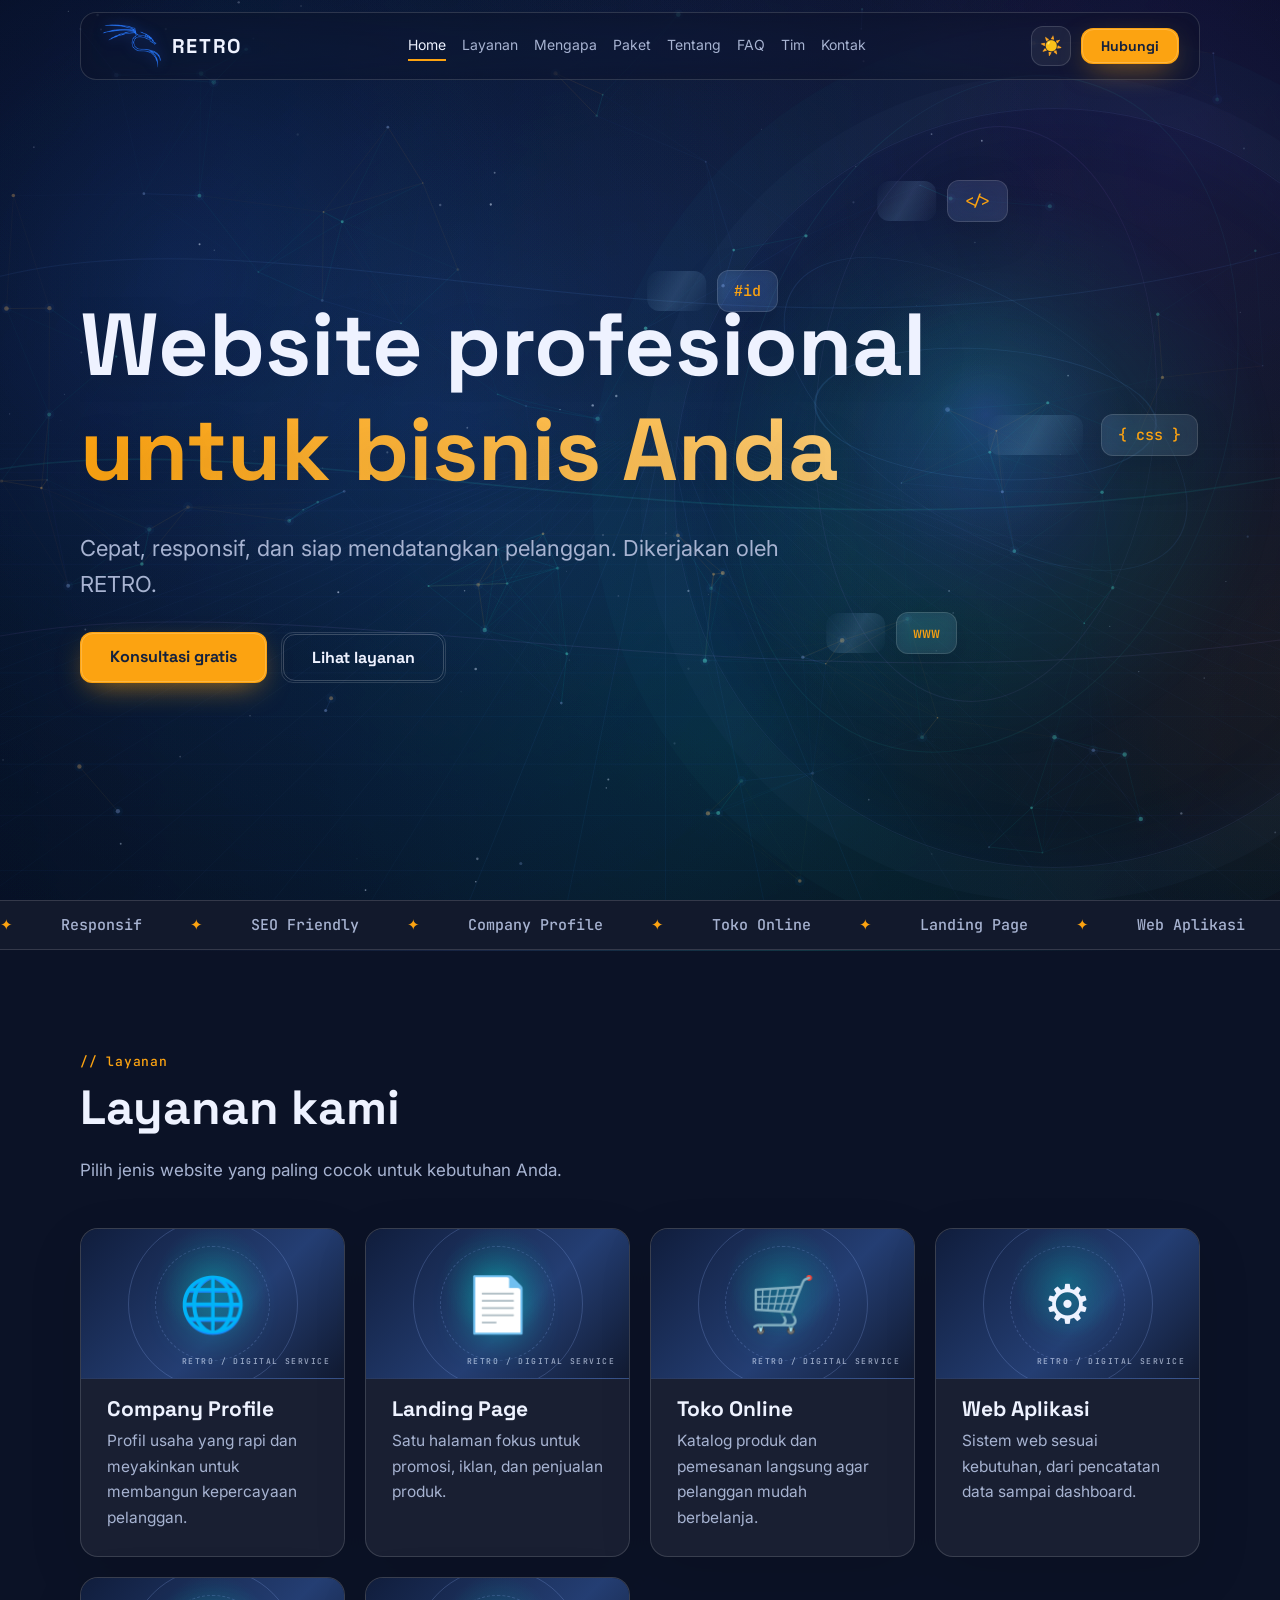
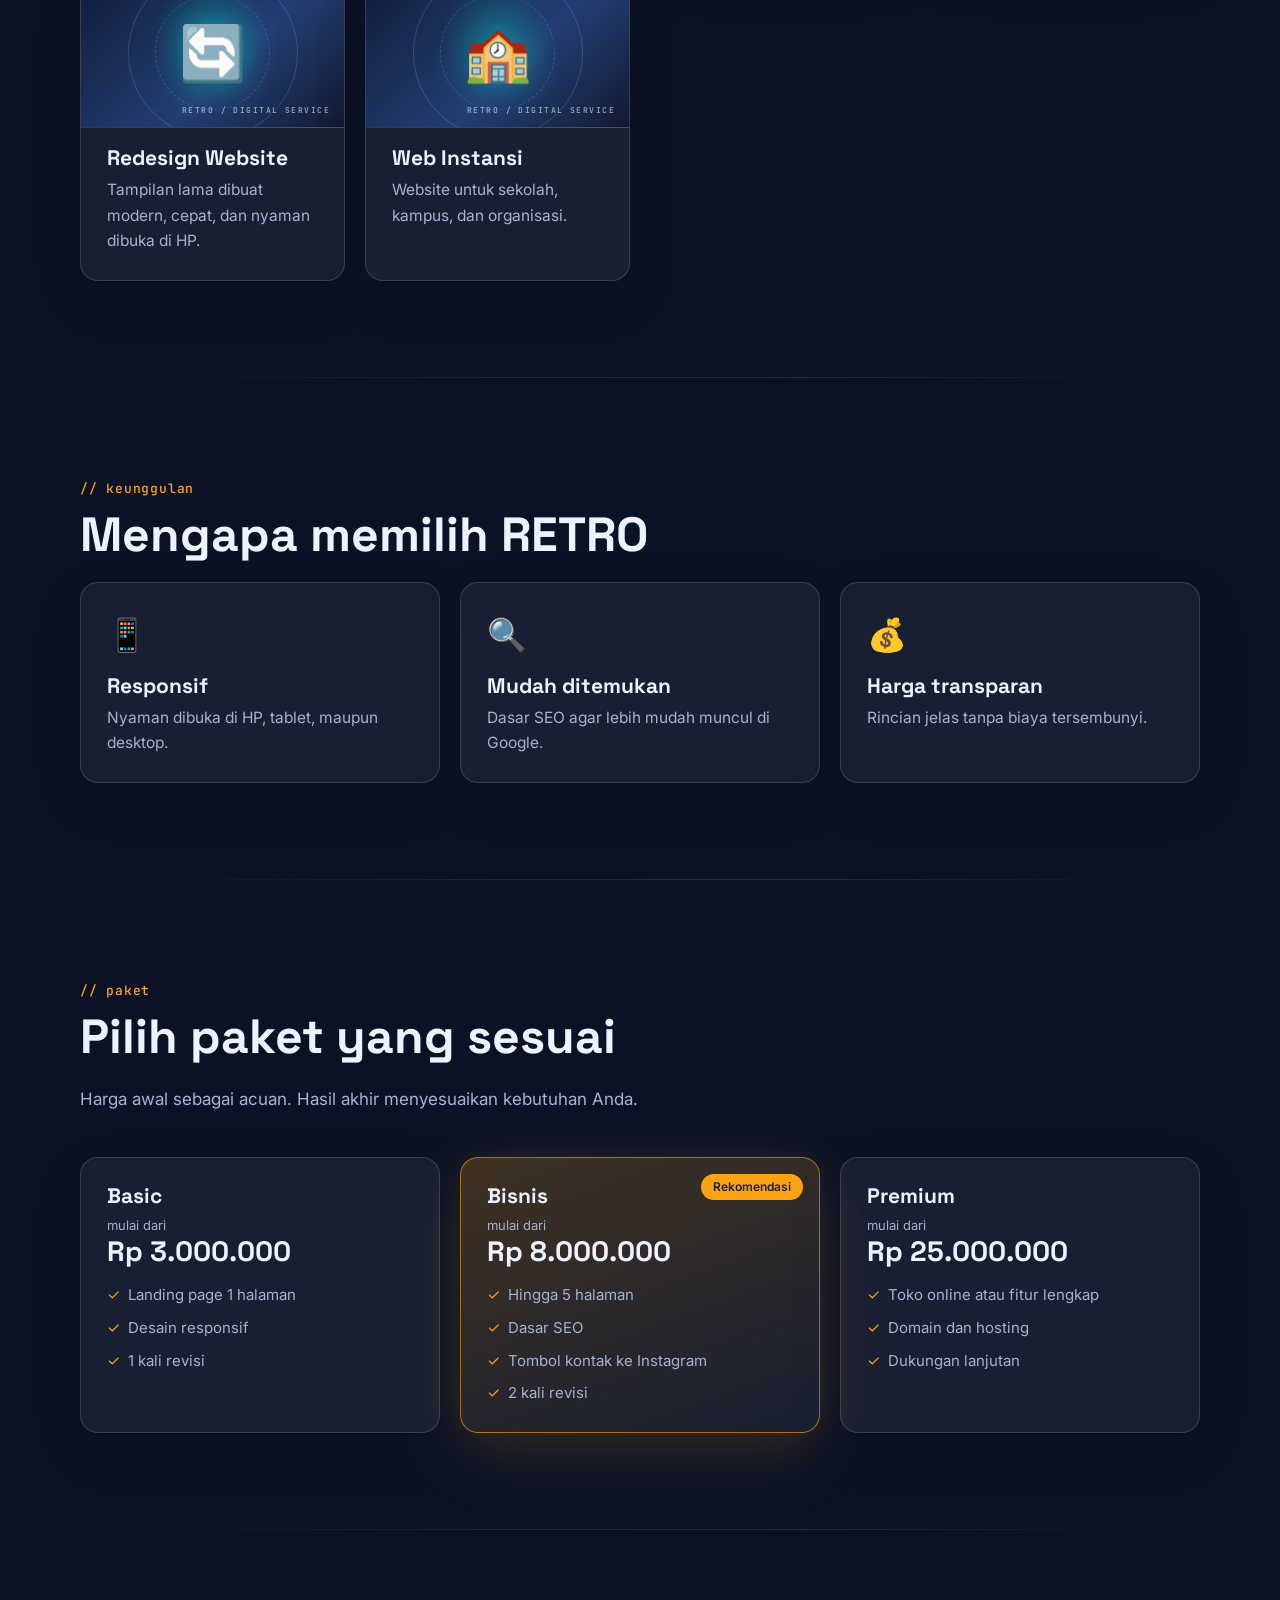
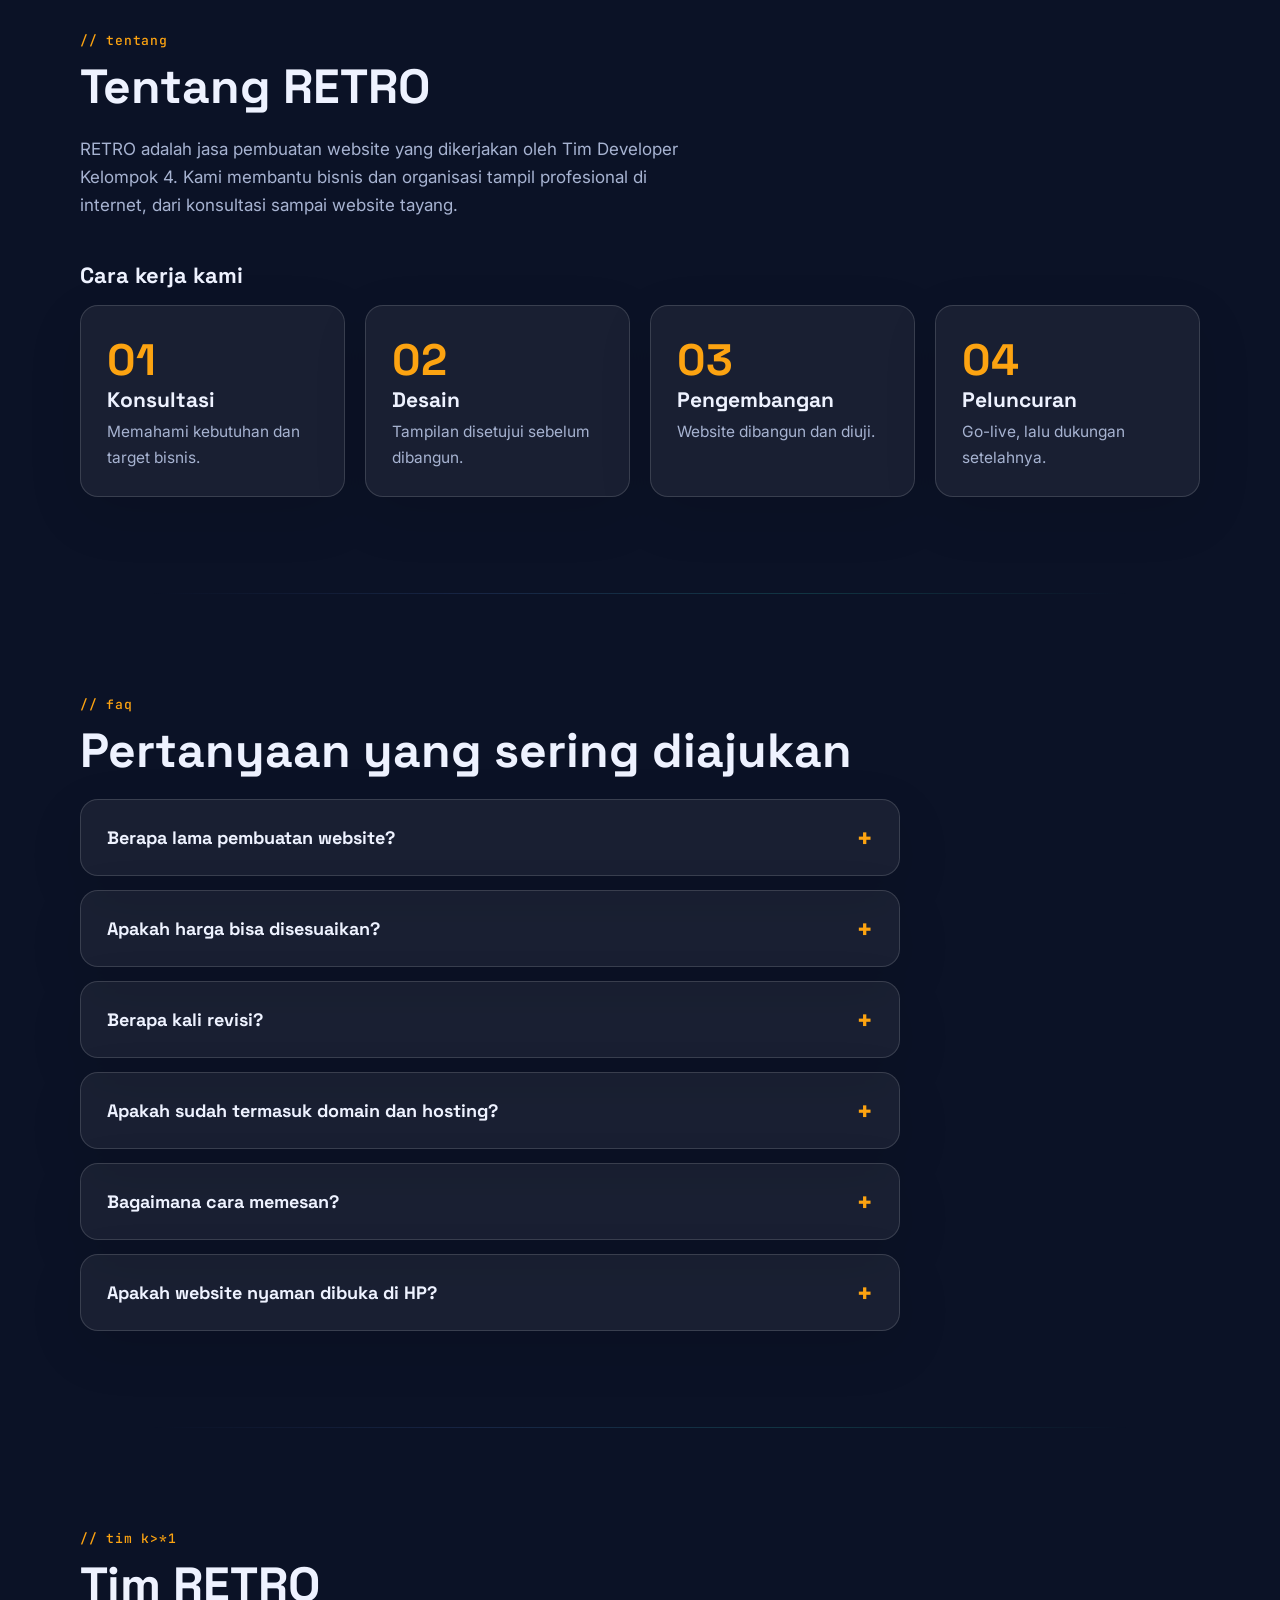
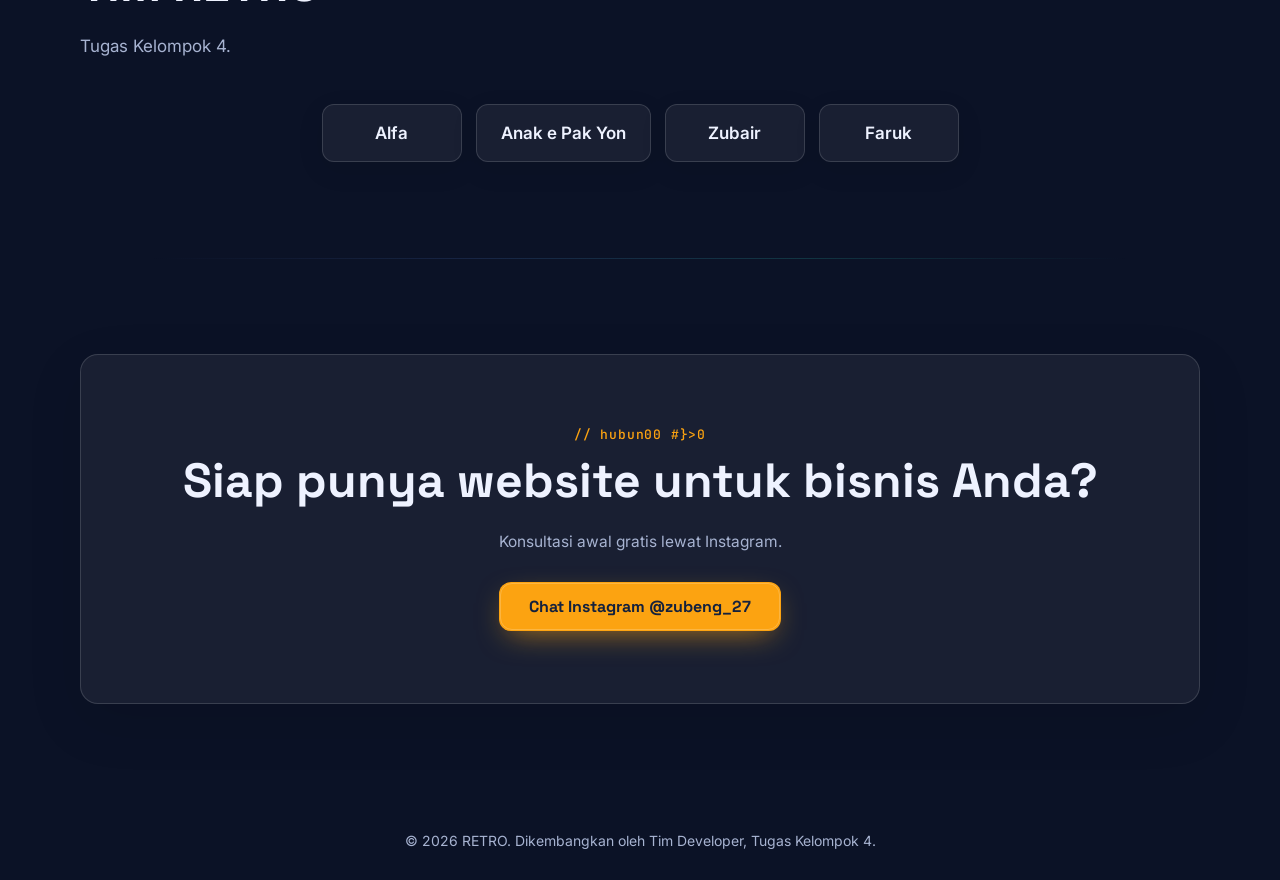
==== index.html @ fddfa1c0 "Add files via upload" ====
<!DOCTYPE html>
<html lang="id">
<head>
<meta charset="utf-8">
<meta name="viewport" content="width=device-width,initial-scale=1,viewport-fit=cover">
<title>RETRO | Jasa Pembuatan Website</title>
<meta name="description" content="RETRO menawarkan jasa pembuatan website: company profile, landing page, toko online, web aplikasi, redesign, dan web instansi.">
<meta name="theme-color" content="#0B1226">
<script>try{document.documentElement.setAttribute("data-theme",localStorage.getItem("rt")==="light"?"light":"dark")}catch(e){document.documentElement.setAttribute("data-theme","dark")}</script>
<link rel="icon" href="data:image/svg+xml,%3Csvg xmlns='http://www.w3.org/2000/svg' viewBox='0 0 100 100'%3E%3Ctext y='.9em' font-size='90'%3E🌐%3C/text%3E%3C/svg%3E">
<link rel="preconnect" href="https://fonts.googleapis.com"><link rel="preconnect" href="https://fonts.gstatic.com" crossorigin>
<link rel="stylesheet" href="https://fonts.googleapis.com/css2?family=Space+Grotesk:wght@500;700&family=Inter:wght@400;600&family=JetBrains+Mono:wght@500&display=swap">
<style>
:root{--logo:url("[data-uri]");--bg:#0B1226;--ink:#EEF2FF;--mute:#A7B3D1;--acc:#FCA311;--accT:#FCA311;--g1:#FCA311;--g2:#FFE0A0;--blue:#5B8CFF;--glass:rgba(255,255,255,.06);--glass2:rgba(255,255,255,.09);--mq:rgba(255,255,255,.03);--line:rgba(255,255,255,.14);--nav:rgba(11,18,38,.55);--nav2:rgba(11,18,38,.82);--glow:rgba(91,140,255,.16);--rip:rgba(255,255,255,.4);color-scheme:dark;box-sizing:border-box}
:root[data-theme="light"]{--bg:#F3F6FC;--ink:#0E1730;--mute:#56607A;--accT:#A85F00;--g1:#C26A00;--g2:#F0A020;--blue:#2F5BD8;--glass:rgba(255,255,255,.72);--glass2:rgba(255,255,255,.95);--mq:rgba(14,23,48,.04);--line:rgba(14,23,48,.14);--nav:rgba(255,255,255,.7);--nav2:rgba(255,255,255,.9);--glow:rgba(47,91,216,.12);--rip:rgba(252,163,17,.35);color-scheme:light}
body{transition:background-color .4s,color .4s}
.lg{display:inline-block;aspect-ratio:185/140;background:var(--logo) center/contain no-repeat;filter:drop-shadow(0 0 6px rgba(47,110,255,.5))}
.logo .lg{height:46px}
.lw{position:relative;width:84px;height:84px;display:grid;place-items:center}
.lw .lg{position:absolute;height:36px;animation:pl 1.8s ease-in-out infinite}
@keyframes pl{50%{transform:scale(1.12);filter:drop-shadow(0 0 12px rgba(47,110,255,.9))}}
.rt{display:flex;align-items:center;gap:10px}
.tt{width:40px;height:40px;border-radius:12px;border:1px solid var(--line);background:var(--glass);color:var(--ink);font-size:18px;line-height:1;cursor:pointer;display:grid;place-items:center;transition:transform .25s,border-color .3s}
.tt:hover{border-color:var(--acc);transform:rotate(18deg)}
.tt:active{transform:scale(.9)}
.btn .rp{background:rgba(255,255,255,.45)}
*,*::before,*::after{box-sizing:inherit}
html{scroll-behavior:smooth;scroll-padding-top:100px}
body{margin:0;background:var(--bg);color:var(--ink);font:400 17px/1.65 Inter,system-ui,sans-serif;overflow-x:hidden}
body.lock{overflow:hidden}
h1,h2,h3{font-family:'Space Grotesk',Inter,sans-serif;margin:0;line-height:1.1}
#bg{position:fixed;inset:0;width:100%;height:100%;z-index:-1}
#bar{position:fixed;top:0;left:0;height:3px;width:100%;transform-origin:0 50%;transform:scaleX(0);background:linear-gradient(90deg,var(--blue),var(--acc));z-index:60}
#ld{position:fixed;inset:0;z-index:100;background:var(--bg);display:flex;flex-direction:column;align-items:center;justify-content:center;gap:22px;transition:opacity .6s,visibility .6s}
#ld.out{opacity:0;visibility:hidden}
.ring{position:relative;width:84px;height:84px;border-radius:50%;border:3px solid var(--line);border-top-color:var(--acc);border-right-color:var(--blue);animation:spin 1s linear infinite}
.ring::after{content:"";position:absolute;inset:14px;border-radius:50%;border:3px solid var(--line);border-bottom-color:var(--acc);animation:spin 1.6s linear infinite reverse}
@keyframes spin{to{transform:rotate(360deg)}}
.ld-t{font:700 clamp(22px,5vw,34px)/1 'Space Grotesk',sans-serif;letter-spacing:.14em;text-align:center}
.ld-s{font:500 14px 'JetBrains Mono',monospace;color:var(--mute)}
.ld-bar{width:min(280px,70vw);height:4px;background:var(--line);border-radius:4px;overflow:hidden}
.ld-bar i{display:block;height:100%;width:0;background:linear-gradient(90deg,var(--blue),var(--acc))}
header{position:fixed;top:0;left:0;right:0;z-index:50;padding-top:env(safe-area-inset-top,0px)}
.nav{width:calc(100% - 24px);max-width:1120px;margin:12px auto 0;display:flex;align-items:center;justify-content:space-between;flex-wrap:wrap;gap:8px 24px;padding:10px 20px;border:1px solid var(--line);border-radius:16px;background:var(--nav);backdrop-filter:blur(14px);-webkit-backdrop-filter:blur(14px)}
.logo{display:flex;align-items:center;gap:10px;font:700 20px 'Space Grotesk',sans-serif;letter-spacing:.08em;color:var(--ink);text-decoration:none}
.links{display:flex;flex-wrap:wrap;gap:4px 16px;font-size:14px}
.links a{color:var(--mute);text-decoration:none;padding:2px 0;border-bottom:2px solid transparent;transition:color .25s,border-color .25s}
.links a:hover,.links a.on{color:var(--ink);border-color:var(--acc)}
.btn{position:relative;overflow:hidden;display:inline-block;border:0;cursor:pointer;font:700 16px 'Space Grotesk',sans-serif;color:#14213D;background:var(--acc);padding:14px 30px;border-radius:12px;text-decoration:none;box-shadow:0 10px 30px -10px rgba(252,163,17,.7);transition:transform .2s,box-shadow .3s,translate .25s}
.btn:hover{transform:translateY(-3px);box-shadow:0 16px 36px -10px rgba(252,163,17,.9)}
.btn:active{transform:scale(.96)}
.btn.sm{padding:9px 20px;font-size:14px}
.btn.ghost{background:transparent;color:var(--ink);border:1px solid var(--line);box-shadow:none}
.rp{position:absolute;border-radius:50%;pointer-events:none;background:var(--rip);transform:scale(0);animation:rp .7s ease-out forwards}
@keyframes rp{to{transform:scale(1);opacity:0}}
section{padding:96px 20px}
.wrap{max-width:1120px;margin:0 auto}
.rv{opacity:0;translate:0 40px;scale:.96;filter:blur(6px);transition:opacity .9s var(--d,0s),translate .9s var(--d,0s) cubic-bezier(.2,.8,.2,1),scale .9s var(--d,0s) cubic-bezier(.2,.8,.2,1),filter .9s var(--d,0s)}
.rv.l{translate:-60px 0}.rv.r{translate:60px 0}.rv.z{translate:0 0;scale:.82}
.rv.in{opacity:1;translate:0 0;scale:1;filter:none}
.hero{position:relative;min-height:100svh;display:flex;align-items:center;padding-top:150px;padding-bottom:70px}
.hero .wrap{width:100%}
.term{font:500 14px/1.7 'JetBrains Mono',monospace;color:#BFD0FF;background:rgba(8,13,30,.9);border:1px solid rgba(255,255,255,.14);border-radius:14px;padding:14px 20px;max-width:440px;margin-bottom:28px;min-height:118px;backdrop-filter:blur(10px);-webkit-backdrop-filter:blur(10px)}
.term .d{display:inline-block;width:10px;height:10px;border-radius:50%;margin-right:6px;background:#ff5f57}
.term .d:nth-child(2){background:#febc2e}.term .d:nth-child(3){background:#28c840}
.term pre{margin:10px 0 0;font:inherit;white-space:pre-wrap}
.cur{display:inline-block;width:8px;height:1em;background:var(--acc);vertical-align:-2px;animation:bl 1s steps(1) infinite}
@keyframes bl{50%{opacity:0}}
.hero h1{font-size:clamp(40px,8vw,88px);font-weight:700}
.ln{display:block;overflow:hidden;padding-bottom:.1em}
.ln>span{display:block;transform:translateY(115%);transition:transform .9s cubic-bezier(.2,.8,.2,1)}
.ln:nth-child(2)>span{transition-delay:.15s;background:linear-gradient(90deg,var(--g1),var(--g2),var(--g1)) 0 0/200% 100%;animation:gs 4s linear infinite;-webkit-background-clip:text;background-clip:text;color:transparent}
.sub{font-size:clamp(17px,2.4vw,22px);color:var(--mute);max-width:52ch;margin:22px 0 30px}
.sub,.act{opacity:0;transform:translateY(18px);transition:opacity .8s .5s,transform .8s .5s}
.act{display:flex;flex-wrap:wrap;gap:14px;transition-delay:.7s}
.go .ln>span{transform:none}
.go .sub,.go .act{opacity:1;transform:none}
.tag{font:500 13px 'JetBrains Mono',monospace;color:var(--accT);letter-spacing:.06em}
h2{font-size:clamp(30px,5vw,48px);margin:8px 0 14px}
.lead{color:var(--mute);max-width:56ch;margin:0 0 44px}
.grid{display:grid;grid-template-columns:repeat(auto-fit,minmax(250px,1fr));gap:20px}
.card{position:relative;overflow:hidden;background:var(--glass);border:1px solid var(--line);border-radius:18px;padding:26px;backdrop-filter:blur(12px);-webkit-backdrop-filter:blur(12px);transform:perspective(800px) rotateX(var(--rx,0deg)) rotateY(var(--ry,0deg));transition:transform .25s,border-color .3s,background .3s,opacity .9s var(--d,0s),translate .9s var(--d,0s) cubic-bezier(.2,.8,.2,1),scale .9s var(--d,0s) cubic-bezier(.2,.8,.2,1),filter .9s var(--d,0s)}
.card:hover{border-color:rgba(252,163,17,.55);background:var(--glass2)}
.card h3{font-size:21px;margin:0 0 8px}
.card p{margin:0;color:var(--mute);font-size:15.5px}
.ic{display:block;font-size:32px;margin-bottom:12px}
.ph{position:relative;height:150px;margin:-26px -26px 18px;background:linear-gradient(135deg,#1B2B57,#2B4A86);display:flex;align-items:center;justify-content:center;font-size:48px}
.ph img{position:absolute;inset:0;width:100%;height:100%;object-fit:cover;transition:transform .6s}
.card:hover .ph img{transform:scale(1.08)}
.price{font:700 28px 'Space Grotesk',sans-serif;margin:10px 0 4px}
.price small{display:block;font:400 13px Inter,sans-serif;color:var(--mute)}
.pk ul{list-style:none;margin:14px 0 0;padding:0;display:grid;gap:8px;color:var(--mute);font-size:15px}
.pk li::before{content:"✓";color:var(--accT);margin-right:8px}
.pk.hl{background:linear-gradient(160deg,rgba(252,163,17,.22),rgba(255,255,255,.06));border-color:rgba(252,163,17,.6)}
.badge{position:absolute;top:16px;right:16px;font-size:12px;font-weight:600;background:var(--acc);color:#14213D;padding:3px 12px;border-radius:99px}
.n{font:700 44px 'Space Grotesk',sans-serif;color:var(--accT)}
.tm{text-align:center}
.cut{position:relative;height:300px;margin:-26px -26px 14px;background:radial-gradient(ellipse at 50% 78%,rgba(91,140,255,.38),transparent 62%),linear-gradient(180deg,rgba(255,255,255,.05),transparent)}
.cut img{position:absolute;left:50%;bottom:0;transform:translateX(-50%);height:var(--h,100%);width:auto;max-width:none;-webkit-mask-image:linear-gradient(#000 82%,transparent);mask-image:linear-gradient(#000 82%,transparent);filter:drop-shadow(0 10px 18px rgba(0,0,0,.35));transition:transform .5s cubic-bezier(.2,.8,.2,1)}
.card:hover .cut img{transform:translateX(-50%) scale(1.05)}
.av{width:116px;height:116px;margin:0 auto 14px;border-radius:50%;padding:3px;background:linear-gradient(135deg,var(--blue),var(--acc))}
.av>div{position:relative;width:100%;height:100%;border-radius:50%;overflow:hidden;background:#1B2B57;display:flex;align-items:center;justify-content:center;font-size:44px}
.av img{position:absolute;inset:0;width:100%;height:100%;object-fit:cover;object-position:center top}
.role{display:inline-block;margin-top:10px;font:500 12px 'JetBrains Mono',monospace;color:var(--accT);border:1px solid rgba(252,163,17,.4);border-radius:99px;padding:2px 12px}
.nav{transition:padding .3s,background .3s}.nav.sm{padding:6px 18px;background:var(--nav2)}
#cg{position:fixed;top:0;left:0;width:500px;height:500px;z-index:-1;pointer-events:none;background:radial-gradient(circle,var(--glow),transparent 62%);transform:translate(-999px,-999px)}
@media (hover:none){#cg{display:none}}
@keyframes gs{to{background-position:200% 0}}
.w{display:inline-block;overflow:hidden;vertical-align:top;padding-bottom:.14em}
.w>span{display:inline-block;transform:translateY(110%) rotate(5deg);transition:transform .9s cubic-bezier(.2,.8,.2,1)}
.in .w>span{transform:none}
.card::before{content:"";position:absolute;inset:0;background:radial-gradient(260px circle at var(--mx,50%) var(--my,50%),rgba(252,163,17,.16),transparent 60%);opacity:0;transition:opacity .3s;pointer-events:none}
.card:hover::before{opacity:1}
.btn:not(.ghost)::after{content:"";position:absolute;top:0;left:-60%;width:40%;height:100%;background:linear-gradient(90deg,transparent,rgba(255,255,255,.55),transparent);transform:skewX(-20deg);animation:sh 3.2s ease-in-out infinite}
@keyframes sh{0%,60%{left:-60%}100%{left:130%}}
.sp{position:fixed;width:6px;height:6px;margin:-3px;border-radius:50%;background:var(--acc);pointer-events:none;z-index:90;animation:spk .6s ease-out forwards}
@keyframes spk{to{transform:translate(var(--x),var(--y)) scale(.2);opacity:0}}
.fls span{position:absolute;top:var(--t);left:var(--l);padding:10px 16px;border:1px solid var(--line);border-radius:12px;background:var(--glass);backdrop-filter:blur(8px);-webkit-backdrop-filter:blur(8px);font:500 15px 'JetBrains Mono',monospace;color:var(--accT);animation:fy 6s ease-in-out var(--z,0s) infinite alternate}
@keyframes fy{to{transform:translateY(-22px) rotate(4deg)}}
@media (max-width:820px){.fls{display:none}}
.mq{overflow:hidden;border-block:1px solid var(--line);background:var(--mq);padding:14px 0}
.mt{display:flex;width:max-content;animation:mq 30s linear infinite}
.mq:hover .mt{animation-play-state:paused}
.mt span{padding-right:48px;white-space:nowrap;font:500 15px 'JetBrains Mono',monospace;color:var(--mute)}
.mt span::before{content:"✦";color:var(--acc);margin-right:48px}
@keyframes mq{to{transform:translateX(-50%)}}
.sh{font-size:22px;margin:0 0 18px}
.faqs{display:grid;gap:14px;max-width:820px}
.faq summary{list-style:none;cursor:pointer;font:700 18px 'Space Grotesk',sans-serif;padding-right:36px;position:relative}
.faq summary::-webkit-details-marker{display:none}
.faq summary::after{content:"+";position:absolute;right:0;top:-2px;color:var(--accT);font-size:28px;line-height:1;transition:transform .3s}
.faq[open] summary::after{transform:rotate(45deg)}
.faq p{margin-top:12px}
.cta{text-align:center;padding:64px 24px}
.cta .lead{margin:0 auto 28px}
footer{text-align:center;color:var(--mute);font-size:14px;padding:28px 20px calc(28px + env(safe-area-inset-bottom,0px))}
@media (prefers-reduced-motion:reduce){*,*::before,*::after{animation:none!important;transition:none!important}.rv,.rv.l,.rv.r,.rv.z{opacity:1;translate:none;scale:1;filter:none}.w>span{transform:none}.ln>span,.sub,.act{transform:none;opacity:1}html{scroll-behavior:auto}}

.team-names{display:flex;flex-wrap:wrap;justify-content:center;gap:14px;margin-top:28px}.team-name{display:inline-block;padding:14px 22px;border:1px solid var(--line);border-radius:12px;color:var(--ink);font-weight:600;background:var(--glass)}
.service-visual{position:relative;height:150px;margin:-26px -26px 18px;display:flex;align-items:center;justify-content:center;overflow:hidden;background:radial-gradient(circle at 50% 35%,rgba(0,218,203,.22),transparent 34%),linear-gradient(135deg,#101d3c,#243e73 58%,#111a31);border-bottom:1px solid rgba(150,180,255,.18)}
.service-visual:before,.service-visual:after{content:'';position:absolute;width:170px;height:170px;border:1px solid rgba(150,180,255,.22);border-radius:50%;animation:service-orbit 14s linear infinite}
.service-visual:after{width:115px;height:115px;border-style:dashed;animation-duration:9s;animation-direction:reverse}
.service-visual span{position:relative;z-index:1;font-size:54px;filter:drop-shadow(0 0 18px rgba(0,218,203,.48));transition:transform .35s}
.service-visual i{position:absolute;bottom:12px;right:14px;color:rgba(220,232,255,.68);font:500 8px 'JetBrains Mono',monospace;letter-spacing:.18em;font-style:normal}
.card:hover .service-visual span{transform:translateY(-4px) scale(1.12)}
@keyframes service-orbit{to{transform:rotate(360deg)}}
#mg{display:flex;flex-wrap:wrap;justify-content:center;gap:14px}
.team-name{padding:14px 24px;min-width:140px;text-align:center;box-shadow:0 8px 28px rgba(0,0,0,.08);transition:transform .25s,border-color .25s}
.team-name:hover{transform:translateY(-5px);border-color:var(--acc)}

/* ===== RETRO SIGNATURE LOADER ===== */
#ld{
  overflow:hidden;isolation:isolate;gap:0;
  background:radial-gradient(ellipse at 50% 48%,rgba(40,91,190,.20),transparent 38%),var(--bg);
  color:var(--ink);transition:transform 1.05s cubic-bezier(.77,0,.18,1),opacity .8s ease,visibility .8s;
}
#ld.out{opacity:1;visibility:hidden;transform:translateY(-105%) skewY(-2deg);pointer-events:none}
.loader-grid{position:absolute;inset:-30%;z-index:-3;opacity:.25;background-image:linear-gradient(rgba(120,150,220,.16) 1px,transparent 1px),linear-gradient(90deg,rgba(120,150,220,.16) 1px,transparent 1px);background-size:52px 52px;transform:perspective(700px) rotateX(58deg) scale(1.6);mask-image:linear-gradient(transparent,#000 35%,#000 70%,transparent);animation:loader-grid-drift 18s linear infinite}
@keyframes loader-grid-drift{to{background-position:0 52px,52px 0}}
.loader-glow{position:absolute;width:42vw;height:42vw;min-width:280px;min-height:280px;border-radius:50%;filter:blur(75px);z-index:-2;pointer-events:none}
.loader-glow-a{background:rgba(38,103,255,.17);top:8%;left:12%;animation:loader-glow 7s ease-in-out infinite alternate}
.loader-glow-b{background:rgba(0,218,202,.12);right:8%;bottom:0;animation:loader-glow 8s ease-in-out infinite alternate-reverse}
@keyframes loader-glow{to{transform:translate(8vw,-5vh) scale(1.3)}}
.loader-shell{width:min(440px,88vw);display:flex;flex-direction:column;align-items:center;text-align:center;position:relative;z-index:2;animation:loader-arrive 1s cubic-bezier(.2,.8,.2,1) both}
@keyframes loader-arrive{from{opacity:0;transform:translateY(28px) scale(.96);filter:blur(8px)}to{opacity:1;transform:none;filter:none}}
.loader-kicker{display:flex;align-items:center;gap:12px;color:var(--mute);font:600 10px 'JetBrains Mono',monospace;letter-spacing:.28em}
.loader-kicker span{width:24px;height:1px;background:linear-gradient(90deg,transparent,var(--acc))}
.loader-kicker span:last-child{transform:rotate(180deg)}
.loader-emblem{width:190px;height:190px;position:relative;display:grid;place-items:center;margin:24px 0 16px}
.loader-core{width:82px;height:82px;border-radius:26px;display:grid;place-items:center;background:linear-gradient(145deg,rgba(255,255,255,.13),rgba(255,255,255,.025));border:1px solid rgba(130,165,255,.42);box-shadow:0 0 45px rgba(45,105,255,.2),inset 0 0 24px rgba(110,160,255,.12);backdrop-filter:blur(12px);animation:core-pulse 2.4s ease-in-out infinite}
.loader-core .lg{width:48px;height:48px;display:block;filter:drop-shadow(0 0 12px rgba(75,145,255,.7))}
@keyframes core-pulse{50%{transform:scale(1.08);box-shadow:0 0 65px rgba(45,105,255,.38),inset 0 0 28px rgba(110,160,255,.2)}}
.loader-orbit{position:absolute;border:1px solid rgba(130,165,255,.28);border-radius:50%;inset:10px;animation:orbit-spin 9s linear infinite}
.loader-orbit:before,.loader-orbit:after{content:"";position:absolute;width:7px;height:7px;border-radius:50%;background:var(--acc);box-shadow:0 0 14px var(--acc)}
.loader-orbit:before{top:14%;left:18%}.loader-orbit:after{right:12%;bottom:18%;width:4px;height:4px;background:var(--blue)}
.orbit-two{inset:0;border-style:dashed;border-color:rgba(75,135,255,.32);animation-duration:16s;animation-direction:reverse;transform:rotateX(65deg) rotate(25deg)}
.orbit-three{inset:26px;border-color:rgba(0,218,202,.25);animation-duration:6s;transform:rotateX(65deg)}
.orbit-three:before{background:#00dacb;box-shadow:0 0 15px #00dacb}
@keyframes orbit-spin{to{transform:rotate(360deg)}}
.loader-cross{position:absolute;width:12px;height:12px;opacity:.7}
.loader-cross:before,.loader-cross:after{content:"";position:absolute;background:var(--acc);border-radius:2px}
.loader-cross:before{width:1px;height:12px;left:5px}.loader-cross:after{height:1px;width:12px;top:5px}
.cross-a{top:18px;right:18px;animation:cross-blink 2s infinite}.cross-b{bottom:25px;left:8px;transform:scale(.65);animation:cross-blink 2.4s .6s infinite}
@keyframes cross-blink{50%{opacity:.15;transform:scale(.5) rotate(45deg)}}
.loader-brand{font:800 clamp(42px,10vw,60px)/.95 'Space Grotesk',sans-serif;letter-spacing:.2em;padding-left:.2em;text-shadow:0 0 32px rgba(65,130,255,.22)}
.loader-brand span{color:var(--acc)}
.loader-caption{margin-top:12px;color:var(--mute);font:500 9px 'JetBrains Mono',monospace;letter-spacing:.24em}
.loader-caption b{color:var(--acc);padding:0 5px}
.loader-progress-wrap{width:min(310px,78vw);margin-top:38px;text-align:left}
.loader-progress-meta{display:flex;align-items:center;justify-content:space-between;gap:12px;margin-bottom:10px;font:600 9px 'JetBrains Mono',monospace;letter-spacing:.12em;color:var(--mute)}
.loader-progress-meta b{font:700 18px 'Space Grotesk',sans-serif;color:var(--ink);letter-spacing:0}
.loader-progress-meta small{font-size:10px;color:var(--acc);margin-left:2px}
.ld-bar{width:100%;height:3px;border-radius:0;background:rgba(130,155,205,.18);overflow:visible;position:relative}
.ld-bar:before{content:"";position:absolute;inset:-4px 0; background:linear-gradient(90deg,transparent,rgba(70,140,255,.2),transparent);filter:blur(5px)}
.ld-bar i{position:relative;z-index:1;background:linear-gradient(90deg,#3977ff,#00dacb,#9f7bff);box-shadow:0 0 14px rgba(0,218,203,.5);transition:width .12s linear}
.loader-progress-foot{display:flex;justify-content:space-between;margin-top:10px;color:var(--mute);opacity:.65;font:500 8px 'JetBrains Mono',monospace;letter-spacing:.18em}
.loader-bottom{position:absolute;left:26px;right:26px;bottom:24px;display:flex;justify-content:space-between;color:var(--mute);opacity:.55;font:500 8px 'JetBrains Mono',monospace;letter-spacing:.18em}
.loader-particles{position:absolute;inset:0;pointer-events:none}
.loader-particles i{position:absolute;width:3px;height:3px;border-radius:50%;background:var(--acc);box-shadow:0 0 12px var(--acc);opacity:0;animation:particle-float 5s ease-in-out infinite}
.loader-particles i:nth-child(1){left:12%;top:22%;animation-delay:.2s}.loader-particles i:nth-child(2){left:82%;top:18%;animation-delay:1s}
.loader-particles i:nth-child(3){left:22%;top:75%;animation-delay:2s}.loader-particles i:nth-child(4){left:90%;top:68%;animation-delay:1.5s}
.loader-particles i:nth-child(5){left:50%;top:12%;animation-delay:2.4s}.loader-particles i:nth-child(6){left:7%;top:52%;animation-delay:3s}
.loader-particles i:nth-child(7){left:75%;top:84%;animation-delay:.8s}.loader-particles i:nth-child(8){left:36%;top:88%;animation-delay:1.8s}
.loader-particles i:nth-child(9){left:94%;top:42%;animation-delay:2.8s}.loader-particles i:nth-child(10){left:62%;top:30%;animation-delay:3.5s}
.loader-particles i:nth-child(11){left:30%;top:14%;animation-delay:1.2s}.loader-particles i:nth-child(12){left:16%;top:88%;animation-delay:2.2s}
@keyframes particle-float{0%,100%{opacity:0;transform:translateY(12px) scale(.5)}50%{opacity:.9;transform:translateY(-18px) scale(1.4)}}
@media(max-width:520px){.loader-emblem{width:160px;height:160px}.loader-bottom{left:16px;right:16px;bottom:15px;font-size:7px}.loader-caption{letter-spacing:.14em}.loader-progress-wrap{margin-top:28px}}
@media(prefers-reduced-motion:reduce){.loader-grid,.loader-glow,.loader-orbit,.loader-core,.loader-cross,.loader-particles i,.loader-shell{animation:none!important}}


/* ===== RETRO ULTIMATE MOTION LAYER ===== */
:root{--electric:#6ea5ff;--mint:#34f5df;--violet:#a78bfa}
body{isolation:isolate}
#bg{opacity:.94;filter:saturate(1.22) contrast(1.04)}
#cg{width:620px;height:620px;opacity:.72;mix-blend-mode:screen}
#cursor-halo{position:fixed;z-index:49;left:0;top:0;width:34px;height:34px;border:1px solid rgba(130,190,255,.72);border-radius:50%;pointer-events:none;opacity:0;transform:translate(-50%,-50%) scale(.65);transition:opacity .25s,transform .18s ease-out;box-shadow:0 0 18px rgba(90,160,255,.24),inset 0 0 12px rgba(90,160,255,.12)}
#cursor-halo:before,#cursor-halo:after{content:"";position:absolute;background:rgba(125,190,255,.8);left:50%;top:50%;transform:translate(-50%,-50%)}
#cursor-halo:before{width:48px;height:1px;opacity:.48}#cursor-halo:after{height:48px;width:1px;opacity:.48}
@media(hover:hover) and (pointer:fine){body:hover #cursor-halo{opacity:1}}
@media(hover:none),(prefers-reduced-motion:reduce){#cursor-halo{display:none}}

/* Loader: scanner beam, concentric pulse, HUD and chromatic brand shimmer */
#ld{background:radial-gradient(ellipse at 50% 48%,rgba(40,91,190,.24),transparent 38%),radial-gradient(ellipse at 50% 110%,rgba(0,218,203,.09),transparent 42%),#070d1d}
#ld:before{content:"";position:absolute;inset:-30%;pointer-events:none;z-index:-1;background:linear-gradient(115deg,transparent 42%,rgba(104,170,255,.055) 49%,rgba(52,245,223,.12) 50%,rgba(104,170,255,.055) 51%,transparent 58%);transform:translateX(-55%) rotate(-8deg);animation:loader-beam 4.8s ease-in-out infinite}
#ld:after{content:"";position:absolute;left:0;right:0;bottom:0;height:2px;z-index:5;background:linear-gradient(90deg,transparent,var(--electric),var(--mint),var(--violet),transparent);box-shadow:0 0 24px rgba(52,245,223,.55);transform:scaleX(.15);transform-origin:left;animation:loader-edge 3.2s ease-in-out forwards}
@keyframes loader-beam{0%,100%{transform:translateX(-55%) rotate(-8deg);opacity:0}35%,70%{opacity:1}50%{transform:translateX(55%) rotate(-8deg)}}
@keyframes loader-edge{to{transform:scaleX(1)}}
.loader-scanline{position:absolute;inset:0;pointer-events:none;z-index:1;opacity:.18;background:repeating-linear-gradient(0deg,transparent 0 3px,rgba(145,185,255,.12) 4px,transparent 5px);mask-image:linear-gradient(transparent,#000 18%,#000 82%,transparent);animation:scan-drift 8s linear infinite}
@keyframes scan-drift{to{background-position:0 80px}}
.loader-hud{position:absolute;top:26px;left:30px;right:30px;display:flex;justify-content:space-between;color:rgba(175,198,238,.48);font:500 8px 'JetBrains Mono',monospace;letter-spacing:.16em;z-index:2}
.loader-emblem{filter:drop-shadow(0 0 22px rgba(65,135,255,.16))}
.loader-emblem:before,.loader-emblem:after{content:"";position:absolute;border-radius:50%;inset:-18px;border:1px solid rgba(89,160,255,.14);animation:emblem-pulse 3.2s ease-out infinite}
.loader-emblem:after{inset:-34px;animation-delay:1.1s;border-color:rgba(52,245,223,.12)}
@keyframes emblem-pulse{0%{transform:scale(.82);opacity:0}22%{opacity:.8}100%{transform:scale(1.28);opacity:0}}
.loader-core{position:relative;z-index:2;box-shadow:0 0 25px rgba(45,105,255,.35),0 0 75px rgba(0,218,203,.16),inset 0 0 28px rgba(110,160,255,.16)}
.loader-core:after{content:"";position:absolute;inset:-9px;border:1px solid rgba(52,245,223,.42);border-radius:30px;transform:rotate(45deg);animation:core-frame 8s linear infinite}
@keyframes core-frame{to{transform:rotate(405deg)}}
.loader-brand{animation:brand-flicker 5s steps(1,end) infinite;text-shadow:0 0 22px rgba(65,130,255,.32),2px 0 rgba(52,245,223,.18),-2px 0 rgba(167,139,250,.18)}
@keyframes brand-flicker{0%,91%,94%,100%{opacity:1;filter:none}92%{opacity:.82;filter:blur(.4px);text-shadow:3px 0 var(--mint),-3px 0 var(--violet)}93%{opacity:1;filter:none;text-shadow:-2px 0 var(--mint),2px 0 var(--violet)}}
.loader-progress-wrap{position:relative}
.loader-progress-wrap:before{content:"";position:absolute;left:-18px;right:-18px;top:-18px;bottom:-16px;border:1px solid rgba(120,165,235,.12);border-radius:10px;pointer-events:none}
.ld-bar{height:4px;background:rgba(130,155,205,.12);box-shadow:0 0 22px rgba(60,130,255,.12)}
.ld-bar i{background:linear-gradient(90deg,#3977ff,#65a8ff,#00dacb,#a78bfa);background-size:220% 100%;animation:progress-flow 1.8s linear infinite}
@keyframes progress-flow{to{background-position:220% 0}}
.loader-kicker span{box-shadow:0 0 12px var(--mint)}
.loader-bottom{z-index:3}

/* Hero entrance: layered luminous rings and stronger typography reveal */
.hero{isolation:isolate;overflow:hidden}
.hero:before{content:"";position:absolute;z-index:-1;width:min(72vw,760px);aspect-ratio:1;right:-12%;top:12%;border-radius:50%;border:1px solid rgba(115,160,255,.11);box-shadow:0 0 0 34px rgba(115,160,255,.025),0 0 0 82px rgba(52,245,223,.018),inset 0 0 80px rgba(70,130,255,.06);animation:hero-orbit 34s linear infinite}
.hero:after{content:"";position:absolute;z-index:-1;width:min(55vw,580px);aspect-ratio:1;right:0;top:20%;border-radius:50%;background:radial-gradient(circle,rgba(49,115,255,.18),rgba(0,218,203,.07) 38%,transparent 70%);filter:blur(8px);animation:hero-aura 7s ease-in-out infinite alternate}
@keyframes hero-orbit{to{transform:rotate(360deg)}}
@keyframes hero-aura{to{transform:translate(-7%,8%) scale(1.16);opacity:.65}}
.hero .wrap{position:relative;z-index:2}
.hero h1{perspective:900px;text-shadow:0 12px 50px rgba(0,0,0,.16)}
.ln{clip-path:inset(0 0 0 0)}
.ln>span{transform:translateY(120%) rotateX(-70deg);transform-origin:50% 100%;filter:blur(10px);opacity:.15}
.go .ln>span{transform:translateY(0) rotateX(0);filter:none;opacity:1}
.go .ln:nth-child(1)>span{transition-delay:.05s}
.go .ln:nth-child(2)>span{transition-delay:.22s}
.go .sub{transition-delay:.62s;animation:subtitle-glow 1.2s .7s both}
.go .act{transition-delay:.82s}
@keyframes subtitle-glow{0%{filter:blur(5px);letter-spacing:.06em}100%{filter:none;letter-spacing:normal}}
.fls span{transform-style:preserve-3d;box-shadow:0 12px 42px rgba(0,0,0,.14),inset 0 0 24px rgba(125,170,255,.06);transition:border-color .3s,box-shadow .3s}
.fls span:after{content:"";position:absolute;inset:0;border-radius:inherit;background:linear-gradient(120deg,transparent,rgba(150,205,255,.16),transparent);transform:translateX(-120%);animation:float-sheen 5s ease-in-out infinite}
@keyframes float-sheen{0%,55%{transform:translateX(-120%)}80%,100%{transform:translateX(120%)}}

/* Scroll storytelling, card edge light and layered hover response */
section:not(.hero){position:relative}
section:not(.hero):before{content:"";position:absolute;top:0;left:50%;width:min(82%,980px);height:1px;transform:translateX(-50%);background:linear-gradient(90deg,transparent,rgba(100,155,255,.22),rgba(52,245,223,.24),transparent);opacity:.65}
.card{box-shadow:0 18px 55px rgba(0,0,0,.10)}
.card:after{content:"";position:absolute;inset:0;border-radius:inherit;padding:1px;background:linear-gradient(135deg,transparent 12%,rgba(90,160,255,.0) 30%,rgba(52,245,223,.0) 65%,transparent 90%);-webkit-mask:linear-gradient(#000 0 0) content-box,linear-gradient(#000 0 0);-webkit-mask-composite:xor;mask-composite:exclude;pointer-events:none;opacity:0;transition:opacity .35s}
.card:hover:after{opacity:1;background:linear-gradient(135deg,rgba(90,160,255,.75),transparent 34%,rgba(52,245,223,.58),transparent 78%,rgba(167,139,250,.62))}
.card:hover{box-shadow:0 22px 68px rgba(18,55,115,.2),0 0 0 1px rgba(110,165,255,.08)}
.pk.hl{box-shadow:0 24px 70px rgba(252,163,17,.12),0 0 45px rgba(252,163,17,.08)}
.team-name{position:relative;overflow:hidden;isolation:isolate}
.team-name:before{content:"";position:absolute;inset:-1px;z-index:-1;background:linear-gradient(110deg,transparent 20%,rgba(105,170,255,.16),rgba(52,245,223,.12),transparent 80%);transform:translateX(-120%);transition:transform .7s}
.team-name:hover:before{transform:translateX(120%)}
.btn{isolation:isolate}
.btn:before{content:"";position:absolute;inset:1px;border:1px solid rgba(255,255,255,.2);border-radius:inherit;pointer-events:none}

@media(max-width:520px){.loader-hud{left:14px;right:14px;top:14px;font-size:7px}.hero:before{right:-50%;top:24%;width:120vw}.hero:after{right:-25%;top:28%;width:95vw}.loader-emblem:after{inset:-24px}}
@media(prefers-reduced-motion:reduce){#ld:before,#ld:after,.loader-scanline,.loader-emblem:before,.loader-emblem:after,.loader-core:after,.loader-brand,.loader-grid,.loader-glow,.hero:before,.hero:after,.fls span:after,.card:after{animation:none!important}.ln>span{transform:none;filter:none;opacity:1}}


body.retro-intro:after{content:"";position:fixed;inset:0;z-index:80;pointer-events:none;background:linear-gradient(115deg,transparent 30%,rgba(115,185,255,.16) 48%,rgba(52,245,223,.18) 50%,transparent 66%);animation:intro-flare 1.25s cubic-bezier(.2,.8,.2,1) both}
@keyframes intro-flare{from{transform:translateX(-120%);opacity:0}25%{opacity:1}to{transform:translateX(120%);opacity:0}}

</style>
<noscript><style>#ld{display:none}.rv,.sub,.act{opacity:1;translate:none;transform:none}.ln>span{transform:none}

/* ===== RETRO CINEMATIC SCROLL + LIVE BACKGROUND UPGRADE ===== */
:root{--electric:#70aaff;--cyan:#34f5df;--violet:#a78bfa;--depth-glow:rgba(82,151,255,.18)}
#bg{opacity:1;filter:saturate(1.38) contrast(1.08);}
#cg{opacity:.86;mix-blend-mode:screen;}
main>section:not(.hero){position:relative;isolation:isolate;}
main>section:not(.hero)::before{
  content:"";position:absolute;inset:-4% -8%;z-index:-1;pointer-events:none;opacity:.0;
  background:radial-gradient(ellipse at 50% calc(46% + var(--section-drift,0px)),rgba(76,133,255,.16),transparent 53%),
    radial-gradient(ellipse at 85% 75%,rgba(52,245,223,.065),transparent 38%);
  transform:translate3d(0,calc(var(--section-drift,0px)*-.22),0) scale(.94);
  transition:opacity 1s ease,transform 1.1s cubic-bezier(.2,.8,.2,1);
}
main>section:not(.hero)::after{
  content:"";position:absolute;left:5%;right:5%;top:0;height:1px;z-index:-1;pointer-events:none;
  background:linear-gradient(90deg,transparent,rgba(116,169,255,.34),rgba(52,245,223,.28),transparent);
  opacity:.22;transform:scaleX(.42);transform-origin:center;transition:opacity .9s,transform 1.1s cubic-bezier(.2,.8,.2,1);
}
main>section.is-live:not(.hero)::before{opacity:1;transform:translate3d(0,calc(var(--section-drift,0px)*-.22),0) scale(1);}
main>section.is-live:not(.hero)::after{opacity:.95;transform:scaleX(1);}
main>section>.wrap{position:relative;z-index:1;}
.rv{will-change:opacity,filter,translate,scale;transform-style:preserve-3d;backface-visibility:hidden;}
.rv.l{translate:-92px 54px;rotate:-3deg;scale:.94;}
.rv.r{translate:92px 54px;rotate:3deg;scale:.94;}
.rv.z{translate:0 66px;rotate:x 13deg;scale:.78;}
.rv.in{translate:0 0;rotate:0deg;scale:1;filter:none;}
.card.rv{transform:perspective(1100px) rotateX(var(--rx,0deg)) rotateY(var(--ry,0deg)) translateZ(0);}
.card.rv.in{box-shadow:0 18px 58px rgba(1,8,25,.12),0 0 0 1px rgba(114,169,255,.045);}
.card.rv.in:hover{box-shadow:0 28px 82px rgba(2,8,25,.25),0 0 36px rgba(88,154,255,.13),0 0 0 1px rgba(52,245,223,.18);}
.card::after{content:"";position:absolute;inset:0;pointer-events:none;opacity:.0;background:linear-gradient(115deg,transparent 12%,rgba(111,171,255,.14) 48%,rgba(52,245,223,.12) 52%,transparent 88%);transform:translateX(-115%);}
.card.in::after{opacity:.9;animation:card-enter-sheen 1.45s .18s cubic-bezier(.2,.8,.2,1) both;}
@keyframes card-enter-sheen{0%{transform:translateX(-115%);opacity:0}24%{opacity:.9}100%{transform:translateX(115%);opacity:0}}
.card.in .ic,.card.in .n{animation:icon-lift .85s cubic-bezier(.2,.8,.2,1) both;}
@keyframes icon-lift{0%{transform:translateY(18px) scale(.78);filter:blur(5px)}70%{transform:translateY(-3px) scale(1.08)}100%{transform:translateY(0) scale(1);filter:none}}
.tag{position:relative;display:inline-flex;align-items:center;gap:10px;}
.tag::before{content:"";width:24px;height:1px;background:linear-gradient(90deg,var(--cyan),var(--electric));box-shadow:0 0 12px rgba(52,245,223,.55);}
h2{ text-shadow:0 8px 32px rgba(74,134,255,.12);}
section.is-live h2{animation:heading-focus .85s cubic-bezier(.2,.8,.2,1) both;}
@keyframes heading-focus{0%{letter-spacing:.035em;filter:blur(5px);opacity:.45}100%{letter-spacing:normal;filter:none;opacity:1}}
.mq{position:relative;isolation:isolate;box-shadow:0 0 40px rgba(75,128,255,.055);}
.mq::before,.mq::after{content:"";position:absolute;top:0;bottom:0;width:12%;pointer-events:none;z-index:2;}
.mq::before{left:0;background:linear-gradient(90deg,var(--bg),transparent)}.mq::after{right:0;background:linear-gradient(270deg,var(--bg),transparent)}
.nav.sm{box-shadow:0 14px 44px rgba(0,0,0,.18),0 0 30px rgba(89,147,255,.08);border-color:rgba(111,169,255,.27);}
.links a.on{color:var(--accT);text-shadow:0 0 16px rgba(111,169,255,.24);}
@media(min-width:1100px){
  section{padding-top:124px;padding-bottom:124px;}
  .wrap{max-width:1180px;}
  .grid{gap:24px;}
  .card{border-radius:22px;padding:30px;backdrop-filter:blur(18px);-webkit-backdrop-filter:blur(18px);}
  .hero .wrap{max-width:1180px;}
  .hero h1{font-size:clamp(72px,7.3vw,112px);letter-spacing:-.045em;}
  .hero .sub{font-size:22px;max-width:58ch;}
  .hero:before{filter:blur(2px) saturate(1.3);}
}
@media(max-width:820px){
  .rv.l{translate:-32px 28px;rotate:-1deg}.rv.r{translate:32px 28px;rotate:1deg}.rv.z{translate:0 38px;rotate:x 7deg}
  #bg{filter:saturate(1.12);}
}
@media(prefers-reduced-motion:reduce){
  main>section:not(.hero)::before,main>section:not(.hero)::after,.card.in::after{animation:none!important;transition:none!important;}
  .rv,.rv.l,.rv.r,.rv.z{rotate:0deg!important;translate:none!important;scale:1!important;}
}
</style></noscript>
<!-- Semua CSS efek sudah menyatu di file ini. -->
</head>
<body class="lock">
<div id="ld" aria-label="Memuat website RETRO">
  <div class="loader-grid"></div>
  <div class="loader-glow loader-glow-a"></div><div class="loader-glow loader-glow-b"></div>
  <div class="loader-particles" aria-hidden="true">
    <i></i><i></i><i></i><i></i><i></i><i></i><i></i><i></i><i></i><i></i><i></i><i></i>
  </div>
  <div class="loader-scanline" aria-hidden="true"></div>
  <div class="loader-hud" aria-hidden="true"><span>RETRO / SYSTEM ONLINE</span><span>CREATIVE ENGINE 01</span></div>
  <div class="loader-shell">
    <div class="loader-kicker"><span></span> DIGITAL EXPERIENCE <span></span></div>
    <div class="loader-emblem">
      <div class="loader-orbit orbit-one"></div><div class="loader-orbit orbit-two"></div>
      <div class="loader-orbit orbit-three"></div>
      <div class="loader-core"><span class="lg" role="img" aria-label="Logo RETRO"></span></div>
      <span class="loader-cross cross-a"></span><span class="loader-cross cross-b"></span>
    </div>
    <div class="loader-brand">RE<span>T</span>RO</div>
    <div class="loader-caption">CREATIVE WEB STUDIO <b> / </b> KELOMPOK 4</div>
    <div class="loader-progress-wrap">
      <div class="loader-progress-meta"><span id="ld-status">MENYIAPKAN PENGALAMAN</span><b><span id="pc">0</span><small>%</small></b></div>
      <div class="ld-bar"><i id="lb"></i></div>
      <div class="loader-progress-foot"><span>DESIGN</span><span>DEVELOP</span><span>LAUNCH</span></div>
    </div>
  </div>
  <div class="loader-bottom"><span>BUILT WITH PURPOSE</span><span>EST. 2026</span></div>
</div>
<div id="bar"></div>
<canvas id="bg" aria-hidden="true"></canvas><div id="cg"></div><div id="cursor-halo" aria-hidden="true"></div>
<header><div class="nav">
  <a class="logo" href="#beranda"><span class="lg" role="img" aria-label="Logo RETRO"></span>RETRO</a>
  <nav class="links"><a href="#beranda">Home</a><a href="#layanan">Layanan</a><a href="#mengapa">Mengapa</a><a href="#paket">Paket</a><a href="#tentang">Tentang</a><a href="#faq">FAQ</a><a href="#tim">Tim</a><a href="#kontak">Kontak</a></nav>
  <div class="rt"><button class="tt" id="tt" type="button" aria-label="Ganti tema"></button><a class="btn sm" href="https://instagram.com/zubeng_27" target="_blank" rel="noopener">Hubungi</a></div>
</div></header>
<main>
<section id="beranda" class="hero"><div class="wrap" id="hw">
  
  <h1><span class="ln"><span>Website profesional</span></span><span class="ln"><span>untuk bisnis Anda</span></span></h1>
  <p class="sub">Cepat, responsif, dan siap mendatangkan pelanggan. Dikerjakan oleh RETRO.</p>
  <div class="act"><a class="btn" href="https://instagram.com/zubeng_27" target="_blank" rel="noopener">Konsultasi gratis</a><a class="btn ghost" href="#layanan">Lihat layanan</a></div>
</div><div class="fls" aria-hidden="true"><span style="--t:20%;--l:74%">&lt;/&gt;</span><span style="--t:46%;--l:86%;--z:-2s">{ css }</span><span style="--t:68%;--l:70%;--z:-4s">www</span><span style="--t:30%;--l:56%;--z:-1s">#id</span></div></section>
<div class="mq" aria-hidden="true"><div class="mt" id="mt"></div></div>
<section id="layanan"><div class="wrap"><div class="rv"><span class="tag">// layanan</span><h2>Layanan kami</h2><p class="lead">Pilih jenis website yang paling cocok untuk kebutuhan Anda.</p></div><div class="grid" id="sg"></div></div></section>
<section id="mengapa"><div class="wrap"><div class="rv"><span class="tag">// keunggulan</span><h2>Mengapa memilih RETRO</h2></div><div class="grid" id="kg"></div></div></section>
<section id="paket"><div class="wrap"><div class="rv"><span class="tag">// paket</span><h2>Pilih paket yang sesuai</h2><p class="lead">Harga awal sebagai acuan. Hasil akhir menyesuaikan kebutuhan Anda.</p></div><div class="grid" id="pg"></div></div></section>
<section id="tentang"><div class="wrap"><div class="rv"><span class="tag">// tentang</span><h2>Tentang RETRO</h2><p class="lead">RETRO adalah jasa pembuatan website yang dikerjakan oleh Tim Developer Kelompok 4. Kami membantu bisnis dan organisasi tampil profesional di internet, dari konsultasi sampai website tayang.</p><h3 class="sh">Cara kerja kami</h3></div><div class="grid" id="tg"></div></div></section>
<section id="faq"><div class="wrap"><div class="rv"><span class="tag">// faq</span><h2>Pertanyaan yang sering diajukan</h2></div><div class="faqs" id="fg"></div></div></section>
<section id="tim"><div class="wrap"><div class="rv"><span class="tag">// tim kami</span><h2>Tim RETRO</h2><p class="lead">Tugas Kelompok 4.</p></div><div class="grid" id="mg"></div></div></section>
<section id="kontak"><div class="wrap"><div class="card cta rv"><span class="tag">// hubungi kami</span><h2>Siap punya website untuk bisnis Anda?</h2><p class="lead">Konsultasi awal gratis lewat Instagram.</p><a class="btn" href="https://instagram.com/zubeng_27" target="_blank" rel="noopener">Chat Instagram @zubeng_27</a></div></div></section>
</main>
<footer>© 2026 RETRO. Dikembangkan oleh Tim Developer, Tugas Kelompok 4.</footer>
<script>
/* ===== EDIT DATA DI SINI ===== */
var SV=[['🌐','Company Profile','Profil usaha yang rapi dan meyakinkan untuk membangun kepercayaan pelanggan.','company-profile.jpg'],['📄','Landing Page','Satu halaman fokus untuk promosi, iklan, dan penjualan produk.','landing-page.jpg'],['🛒','Toko Online','Katalog produk dan pemesanan langsung agar pelanggan mudah berbelanja.','toko-online.jpg'],['⚙️','Web Aplikasi','Sistem web sesuai kebutuhan, dari pencatatan data sampai dashboard.','web-aplikasi.jpg'],['🔄','Redesign Website','Tampilan lama dibuat modern, cepat, dan nyaman dibuka di HP.','redesign.jpg'],['🏫','Web Instansi','Website untuk sekolah, kampus, dan organisasi.','web-instansi.jpg']];
var KE=[['📱','Responsif','Nyaman dibuka di HP, tablet, maupun desktop.'],['🔍','Mudah ditemukan','Dasar SEO agar lebih mudah muncul di Google.'],['💰','Harga transparan','Rincian jelas tanpa biaya tersembunyi.']];
var PK=[['Basic','Rp 3.000.000',['Landing page 1 halaman','Desain responsif','1 kali revisi']],['Bisnis','Rp 8.000.000',['Hingga 5 halaman','Dasar SEO','Tombol kontak ke Instagram','2 kali revisi'],1],['Premium','Rp 25.000.000',['Toko online atau fitur lengkap','Domain dan hosting','Dukungan lanjutan']]];
var ST=[['01','Konsultasi','Memahami kebutuhan dan target bisnis.'],['02','Desain','Tampilan disetujui sebelum dibangun.'],['03','Pengembangan','Website dibangun dan diuji.'],['04','Peluncuran','Go-live, lalu dukungan setelahnya.']];
var FQ=[['Berapa lama pembuatan website?','Landing page umumnya paling cepat, sedangkan company profile dan toko online butuh waktu lebih lama. Jadwal pastinya disepakati saat konsultasi.'],['Apakah harga bisa disesuaikan?','Bisa. Harga di paket adalah harga awal, dan hasil akhirnya menyesuaikan jumlah halaman dan fitur yang Anda butuhkan.'],['Berapa kali revisi?','Paket Basic mendapat 1 kali revisi dan paket Bisnis 2 kali revisi. Untuk Premium, jumlahnya disepakati di awal.'],['Apakah sudah termasuk domain dan hosting?','Paket Premium sudah termasuk. Untuk paket lain, domain dan hosting bisa ditambahkan sesuai kebutuhan.'],['Bagaimana cara memesan?','Hubungi kami lewat Instagram @zubeng_27, ceritakan kebutuhan Anda, lalu kami kirim penawaran.'],['Apakah website nyaman dibuka di HP?','Ya. Semua website kami dibuat responsif, jadi tampil nyaman di HP, tablet, dan komputer.']];
/* Nama anggota tim */
var TM=['Alfa','Anak e Pak Yon','Zubair','Faruk'];
/* ===== KODE ===== */
(function(){
var R=matchMedia('(prefers-reduced-motion:reduce)').matches;
function $(s){return document.querySelector(s)}
function $$(s){return[].slice.call(document.querySelectorAll(s))}
function esc(s){return s.replace(/&/g,'&amp;').replace(/</g,'&lt;').replace(/>/g,'&gt;')}
function put(id,a,f){$(id).innerHTML=a.map(f).join('')}
put('#kg',KE,function(x){return '<div class="card rv"><span class="ic">'+x[0]+'</span><h3>'+x[1]+'</h3><p>'+x[2]+'</p></div>'});
put('#sg',SV,function(x){return '<div class="card rv"><div class="service-visual"><span>'+x[0]+'</span><i>RETRO / DIGITAL SERVICE</i></div><h3>'+x[1]+'</h3><p>'+x[2]+'</p></div>'});
put('#pg',PK,function(x){return '<div class="card pk rv'+(x[3]?' hl':'')+'">'+(x[3]?'<span class="badge">Rekomendasi</span>':'')+'<h3>'+x[0]+'</h3><div class="price"><small>mulai dari</small>'+x[1]+'</div><ul>'+x[2].map(function(l){return '<li>'+l+'</li>'}).join('')+'</ul></div>'});
put('#mg',TM,function(x){return '<span class="team-name">'+esc(x)+'</span>'});
put('#fg',FQ,function(x){return '<details class="card faq rv"><summary>'+x[0]+'</summary><p>'+x[1]+'</p></details>'});
put('#tg',ST,function(x){return '<div class="card rv"><div class="n">'+x[0]+'</div><h3>'+x[1]+'</h3><p>'+x[2]+'</p></div>'});

/* LIVE BACKGROUND PRO: aurora, starfield, perspective grid, orbit dan particle network */
var cv=$('#bg'),cx=cv&&cv.getContext?cv.getContext('2d',{alpha:true}):null;
var W=0,H=0,D=1,O=[],P=[],STARS=[],SS=[],mx=-1000,my=-1000,ax=.5,ay=.5,tx=.5,ty=.5,T=0,SCROLL=0;
if(!cx){if(cv)cv.remove();cx={};}
var LT=document.documentElement.getAttribute('data-theme')==='light';
function size(){
  D=Math.min(window.devicePixelRatio||1,2);W=innerWidth;H=innerHeight;
  if(!cv||!cx.setTransform)return;
  cv.width=Math.round(W*D);cv.height=Math.round(H*D);cv.style.width=W+'px';cv.style.height=H+'px';
  cx.setTransform(D,0,0,D,0,0);
}
function seed(){
  O=[
    {x:.14,y:.22,r:.72,c:'70,126,255',a:.22,s:.00017,p:0},
    {x:.82,y:.21,r:.66,c:'139,91,255',a:.17,s:.00013,p:2},
    {x:.66,y:.88,r:.78,c:'0,220,204',a:.12,s:.00019,p:4},
    {x:.95,y:.72,r:.48,c:'252,163,17',a:.105,s:.00016,p:1},
    {x:.34,y:.58,r:.44,c:'64,114,255',a:.10,s:.00022,p:3}
  ];
  P=[];STARS=[];SS=[];
  var desktop=innerWidth>=900;
  var count=desktop?Math.min(168,Math.max(105,Math.round(W*H/14500))):Math.min(72,Math.max(34,Math.round(W*H/19000)));
  for(var i=0;i<count;i++)P.push({x:Math.random()*W,y:Math.random()*H,vx:(Math.random()-.5)*(desktop?.42:.24),vy:(Math.random()-.5)*(desktop?.42:.24),r:.65+Math.random()*(desktop?1.8:1.2),tone:Math.random(),phase:Math.random()*6.28});
  var starCount=desktop?Math.min(210,Math.round(W*H/9500)):55;
  for(var j=0;j<starCount;j++)STARS.push({x:Math.random()*W,y:Math.random()*H,r:.35+Math.random()*1.25,p:Math.random()*6.28,a:.2+Math.random()*.55});
}
function draw(){
  if(!cx.clearRect)return;
  T+=16;ax+=(tx-ax)*.035;ay+=(ty-ay)*.035;
  cx.clearRect(0,0,W,H);
  var dark=!LT;
  /* Deep colour wash */
  var wash=cx.createLinearGradient(0,0,W,H);
  if(dark){wash.addColorStop(0,'rgba(4,9,24,.16)');wash.addColorStop(.48,'rgba(8,15,35,.08)');wash.addColorStop(1,'rgba(5,9,24,.24)');}
  else{wash.addColorStop(0,'rgba(224,235,255,.24)');wash.addColorStop(.55,'rgba(243,247,255,.12)');wash.addColorStop(1,'rgba(220,232,255,.22)');}
  cx.fillStyle=wash;cx.fillRect(0,0,W,H);
  /* Floating aurora fields */
  cx.globalCompositeOperation=dark?'screen':'multiply';
  O.forEach(function(o){
    var x=(o.x+Math.sin(T*o.s+o.p)*.105+(ax-.5)*.085)*W;
    var y=(o.y+Math.cos(T*o.s*1.31+o.p)*.09+(ay-.5)*.075)*H-SCROLL*.025;
    var rad=o.r*Math.max(W,H),g=cx.createRadialGradient(x,y,0,x,y,rad);
    g.addColorStop(0,'rgba('+o.c+','+(o.a*(dark?1:.48))+')');
    g.addColorStop(.42,'rgba('+o.c+','+(o.a*(dark?.36:.18))+')');
    g.addColorStop(1,'rgba('+o.c+',0)');cx.fillStyle=g;cx.fillRect(0,0,W,H);
  });
  cx.globalCompositeOperation='source-over';
  /* Perspective floor grid - adds depth while scrolling */
  var horizon=H*.49,gridShift=(SCROLL*.12+T*.018)%42;
  cx.save();cx.lineWidth=1;
  for(var row=0;row<18;row++){
    var q=(row+1)/18,y=horizon+q*q*H*.68+gridShift*q;
    cx.strokeStyle='rgba('+(dark?'100,153,255':'65,103,176')+','+(.018+q*.038)+')';
    cx.beginPath();cx.moveTo(0,y);cx.lineTo(W,y);cx.stroke();
  }
  var vanX=W*(.52+(ax-.5)*.035);
  for(var col=-14;col<=14;col++){
    cx.strokeStyle='rgba('+(dark?'111,165,255':'65,103,176')+','+(Math.abs(col)<3?.065:.035)+')';
    cx.beginPath();cx.moveTo(vanX+col*5,horizon);cx.lineTo(vanX+col*W*.105,H*1.2);cx.stroke();
  }
  cx.restore();
  /* Rotating holographic orbit cluster on the right */
  var ox=W*(.77+(ax-.5)*.035),oy=H*(.46+(ay-.5)*.025)-SCROLL*.018,spin=T*.00023;
  cx.save();cx.translate(ox,oy);cx.globalCompositeOperation=dark?'screen':'multiply';
  for(var ring=0;ring<4;ring++){
    cx.save();cx.rotate(spin*(ring%2?-1:1)*(ring+1)+ring*.72);cx.scale(1, .38+ring*.105);
    cx.beginPath();cx.ellipse(0,0,Math.min(W,H)*(.19+ring*.065),Math.min(W,H)*(.19+ring*.065),0,0,Math.PI*2);
    cx.strokeStyle='rgba('+(ring===3?'52,245,223':ring===2?'167,139,250':'111,170,255')+','+(.13-ring*.018)+')';cx.lineWidth=ring===0?1.8:1;cx.stroke();
    cx.restore();
  }
  var pulse=1+Math.sin(T*.002)*.075,core=cx.createRadialGradient(0,0,0,0,0,Math.min(W,H)*.16);
  core.addColorStop(0,'rgba(88,160,255,'+(dark?.22:.12)+')');core.addColorStop(.38,'rgba(52,245,223,'+(dark?.09:.06)+')');core.addColorStop(1,'rgba(88,160,255,0)');
  cx.fillStyle=core;cx.beginPath();cx.arc(0,0,Math.min(W,H)*.16*pulse,0,6.283);cx.fill();cx.restore();
  /* Starfield */
  STARS.forEach(function(st){var a=st.a*(.5+.5*Math.sin(T*.0015+st.p));cx.fillStyle='rgba('+(dark?'220,234,255':'60,92,150')+','+a+')';cx.beginPath();cx.arc(st.x,st.y,st.r*(.7+.3*a),0,6.283);cx.fill();});
  /* Slow energy waves */
  cx.save();cx.globalCompositeOperation=dark?'screen':'multiply';
  for(var wave=0;wave<3;wave++){
    cx.beginPath();var yy=H*(.3+wave*.19)+Math.sin(T*.0007+wave)*30-SCROLL*.035;
    cx.moveTo(0,yy);
    cx.bezierCurveTo(W*.24,yy-85+Math.sin(T*.0009+wave)*38,W*.58,yy+95+Math.cos(T*.0008+wave)*28,W,yy-32+Math.sin(T*.0006+wave)*44);
    cx.strokeStyle='rgba('+(wave===1?'52,245,223':wave===2?'167,139,250':'103,159,255')+','+(dark?.105:.055)+')';cx.lineWidth=wave===1?1.5:1;cx.stroke();
  }
  cx.restore();
  /* Moving particle network + cursor attraction */
  var reach=W<700?92:158,reach2=reach*reach;
  for(var i=0;i<P.length;i++){
    var a=P[i];a.x+=a.vx;a.y+=a.vy;
    if(a.x<-12)a.x=W+12;if(a.x>W+12)a.x=-12;if(a.y<-12)a.y=H+12;if(a.y>H+12)a.y=-12;
    var dx=a.x-mx,dy=a.y-my,dd=dx*dx+dy*dy;
    if(dd<42000){var dist=Math.sqrt(dd)||1;cx.strokeStyle='rgba('+(dark?'74,231,229':'24,142,170')+','+(.30*(1-dist/205))+')';cx.lineWidth=1;cx.beginPath();cx.moveTo(a.x,a.y);cx.lineTo(mx,my);cx.stroke();if(dd<15000){a.x-=dx*.006;a.y-=dy*.006;}}
    for(var j=i+1;j<P.length;j++){
      var b=P[j],ex=a.x-b.x,ey=a.y-b.y,d2=ex*ex+ey*ey;
      if(d2<reach2){var alpha=.18*(1-Math.sqrt(d2)/reach);cx.strokeStyle='rgba('+(a.tone>.78?'252,183,92':a.tone>.48?'101,151,255':'53,226,217')+','+alpha+')';cx.lineWidth=.7;cx.beginPath();cx.moveTo(a.x,a.y);cx.lineTo(b.x,b.y);cx.stroke();}
    }
    var blink=.65+.35*Math.sin(T*.002+a.phase);cx.fillStyle='rgba('+(a.tone>.78?'255,205,133':a.tone>.48?'170,198,255':'126,255,235')+','+(.42*blink)+')';
    cx.beginPath();cx.arc(a.x,a.y,a.r,0,6.283);cx.fill();
    if(a.r>1.8){cx.beginPath();cx.arc(a.x,a.y,5,0,6.283);cx.fillStyle='rgba(94,168,255,.045)';cx.fill();}
  }
  /* Shooting stars */
  if(dark&&!R&&Math.random()<.009&&SS.length<3)SS.push({x:Math.random()*W*.85,y:Math.random()*H*.42,v:8+Math.random()*8,l:1,tail:80+Math.random()*90});
  SS=SS.filter(function(st){st.x+=st.v;st.y+=st.v*.38;st.l-=.009;var gr=cx.createLinearGradient(st.x,st.y,st.x-st.tail,st.y-st.tail*.38);gr.addColorStop(0,'rgba(221,247,255,'+st.l+')');gr.addColorStop(1,'rgba(91,140,255,0)');cx.strokeStyle=gr;cx.lineWidth=1.5;cx.beginPath();cx.moveTo(st.x,st.y);cx.lineTo(st.x-st.tail,st.y-st.tail*.38);cx.stroke();return st.l>0;});
  /* Soft vignette */
  var vig=cx.createRadialGradient(W*.5,H*.48,Math.min(W,H)*.18,W*.5,H*.48,Math.max(W,H)*.78);
  vig.addColorStop(0,'rgba(0,0,0,0)');vig.addColorStop(1,dark?'rgba(1,5,17,.40)':'rgba(95,119,165,.075)');cx.fillStyle=vig;cx.fillRect(0,0,W,H);
  if(!R)requestAnimationFrame(draw);
}
size();seed();draw();
addEventListener('resize',function(){size();seed();if(R)draw();},{passive:true});
addEventListener('scroll',function(){SCROLL=window.scrollY||0;},{passive:true});
var cg=$('#cg');
addEventListener('pointermove',function(e){tx=e.clientX/W;ty=e.clientY/H;mx=e.clientX;my=e.clientY;if(cg)cg.style.transform='translate('+(e.clientX-310)+'px,'+(e.clientY-310)+'px)'},{passive:true});
var cursorHalo=$('#cursor-halo');if(cursorHalo)addEventListener('pointermove',function(e){if(e.pointerType==='touch')return;cursorHalo.style.left=e.clientX+'px';cursorHalo.style.top=e.clientY+'px';cursorHalo.style.opacity='1';var hot=e.target.closest('a,button,.card');cursorHalo.style.transform='translate(-50%,-50%) scale('+(hot?1.55:1)+')';cursorHalo.style.borderColor=hot?'rgba(52,245,223,.98)':'rgba(130,190,255,.78)'},{passive:true});
document.documentElement.addEventListener('mouseleave',function(){mx=my=-1000});

/* loading lalu intro kode */
var ld=$('#ld'),hero=$('#beranda'),status=$('#ld-status');
function intro(){
  document.body.classList.add('retro-intro');
  setTimeout(function(){document.body.classList.remove('retro-intro')},1500);
  document.body.classList.remove('lock');
  ld.classList.add('out');
  setTimeout(function(){hero.classList.add('go')},R?0:420);
  setTimeout(function(){if(ld&&ld.parentNode)ld.remove()},1500);
}
if(R){ld.remove();intro()}else{
  var t0=performance.now(),pc=$('#pc'),lb=$('#lb');
  var stages=['MENYIAPKAN PENGALAMAN','MERANGKAI VISUAL','MENGOPTIMALKAN WEBSITE','HAMPIR SIAP'];
  (function f(n){
    var p=Math.min((n-t0)/3200,1),e=1-Math.pow(1-p,3);
    var value=Math.round(e*100);
    pc.textContent=value;lb.style.width=(e*100)+'%';
    status.textContent=stages[Math.min(3,Math.floor(p*4))];
    if(p<1)requestAnimationFrame(f);else setTimeout(intro,420);
  })(t0);
}

/* SCROLL EXPERIENCE: progress, active navigation, deep parallax and cinematic reveals */
var bar=$('#bar'),links=$$('.links a'),secs=links.map(function(a){return $(a.getAttribute('href'))}),hw=$('#hw');
var allSections=$$('main>section'),scrollBusy=false,lastScroll=0;
function clamp(v,a,b){return Math.max(a,Math.min(b,v));}
function sc(){
  scrollBusy=false;var sy=window.scrollY||0,wh=window.innerHeight||1;
  $('.nav').classList.toggle('sm',sy>40);
  var max=document.documentElement.scrollHeight-wh;bar.style.transform='scaleX('+(max>0?sy/max:0)+')';
  var y=sy+wh*.43,cur=0;secs.forEach(function(sec,i){if(sec&&sec.offsetTop<=y)cur=i});
  links.forEach(function(a,i){a.classList.toggle('on',i===cur)});
  if(!R&&sy<wh){hw.style.translate='0 '+(sy*.22)+'px';hw.style.opacity=Math.max(0,1-sy/(wh*.92));}
  if(!R){
    allSections.forEach(function(sec){
      var r=sec.getBoundingClientRect(),center=r.top+r.height*.5,delta=(center-wh*.5)/wh;
      sec.style.setProperty('--section-drift',(clamp(delta,-1.2,1.2)*-34).toFixed(1)+'px');
      sec.style.setProperty('--section-progress',String(clamp((wh-r.top)/(wh+r.height),0,1).toFixed(3)));
    });
  }
}
function requestSc(){if(!scrollBusy){scrollBusy=true;requestAnimationFrame(sc);}}
addEventListener('scroll',requestSc,{passive:true});addEventListener('resize',requestSc,{passive:true});sc();

/* Stagger each visible block with a stronger 3D entrance */
var io=new IntersectionObserver(function(entries){entries.forEach(function(entry){
  if(entry.isIntersecting){
    var el=entry.target;el.classList.add('in');
    var tag=el.querySelector('.tag');if(tag&&!R)scr(tag);
    io.unobserve(el);
  }
});},{threshold:.13,rootMargin:'0px 0px -7% 0px'});
$$('.rv').forEach(function(el){
  var siblings=el.parentNode.children,index=siblings.length>1?[].indexOf.call(siblings,el):0;
  el.style.setProperty('--d',Math.min(index*.115,.58)+'s');
  var direction=['l','z','r',''][index%4];if(siblings.length>1&&direction)el.classList.add(direction);
  io.observe(el);
});

/* Mark the section currently in focus; CSS turns it into a living scene */
var sectionIO=new IntersectionObserver(function(entries){entries.forEach(function(entry){
  entry.target.classList.toggle('is-live',entry.isIntersecting);
});},{threshold:[0,.18,.42,.7]});
allSections.forEach(function(sec){sectionIO.observe(sec)});

/* efek saat ditekan dan miring */
document.addEventListener('pointerdown',function(e){var t=e.target.closest('.btn,.card');if(!t||R)return;var r=t.getBoundingClientRect(),d=Math.max(r.width,r.height)*2,s=document.createElement('span');s.className='rp';s.style.cssText='width:'+d+'px;height:'+d+'px;left:'+(e.clientX-r.left-d/2)+'px;top:'+(e.clientY-r.top-d/2)+'px';t.appendChild(s);setTimeout(function(){s.remove()},700)});
$$('.card:not(.faq)').forEach(function(c){c.addEventListener('pointermove',function(e){if(R||e.pointerType==='touch')return;var r=c.getBoundingClientRect(),x=(e.clientX-r.left)/r.width-.5,y=(e.clientY-r.top)/r.height-.5;c.style.setProperty('--mx',(e.clientX-r.left)+'px');c.style.setProperty('--my',(e.clientY-r.top)+'px');c.style.setProperty('--ry',x*8+'deg');c.style.setProperty('--rx',-y*8+'deg')});c.addEventListener('pointerleave',function(){c.style.setProperty('--ry','0deg');c.style.setProperty('--rx','0deg')})});

/* tema gelap/terang + favicon dari logo */
var tt=$('#tt');
function setT(t,sv){LT=t==='light';document.documentElement.setAttribute('data-theme',t);tt.textContent=LT?'🌙':'☀️';tt.setAttribute('aria-label',LT?'Ganti ke mode gelap':'Ganti ke mode terang');tt.setAttribute('aria-pressed',String(LT));$('meta[name=theme-color]').setAttribute('content',LT?'#F3F6FC':'#0B1226');if(sv){try{localStorage.setItem('rt',t)}catch(e){}}if(R)draw()}
setT(LT?'light':'dark',0);
tt.addEventListener('click',function(){var n=LT?'dark':'light';if(document.startViewTransition&&!R)document.startViewTransition(function(){setT(n,1)});else setT(n,1)});
try{var lu=getComputedStyle(document.documentElement).getPropertyValue('--logo').trim().replace(/^url\(["']?|["']?\)$/g,'');if(lu)$('link[rel=icon]').setAttribute('href',lu)}catch(e){}
/* efek tambahan */
function scr(el){var f=el.textContent,i=0,ch='01<>/{}*#_';(function t(){el.textContent=f.split('').map(function(c,k){return k<i/1.2||c===' '?c:ch[Math.random()*ch.length|0]}).join('');if(i++<f.length*1.2+2)setTimeout(t,30);else el.textContent=f})()}
$$('h2').forEach(function(h){h.innerHTML=h.textContent.split(' ').map(function(w,i){return '<span class="w"><span style="transition-delay:'+i*.07+'s">'+w+'</span></span>'}).join(' ')});
var MQ=['Responsif','SEO Friendly','Company Profile','Toko Online','Landing Page','Web Aplikasi','Redesign','Web Instansi','Harga Transparan'].map(function(t){return '<span>'+t+'</span>'}).join('');
$('#mt').innerHTML=MQ+MQ;
if(!R){
addEventListener('pointerdown',function(e){for(var i=0;i<10;i++){var s=document.createElement('i'),a=Math.random()*6.283,d=30+Math.random()*50;s.className='sp';s.style.cssText='left:'+e.clientX+'px;top:'+e.clientY+'px;--x:'+Math.cos(a)*d+'px;--y:'+Math.sin(a)*d+'px';s.addEventListener('animationend',function(){this.remove()});document.body.appendChild(s)}});
$$('.btn').forEach(function(b){b.addEventListener('pointermove',function(e){if(e.pointerType==='touch')return;var r=b.getBoundingClientRect();b.style.translate=(e.clientX-r.left-r.width/2)*.22+'px '+(e.clientY-r.top-r.height/2)*.3+'px'});b.addEventListener('pointerleave',function(){b.style.translate='0 0'})})}
})();
</script>
<!-- Semua JavaScript efek sudah menyatu di file ini. -->
</body>
</html>
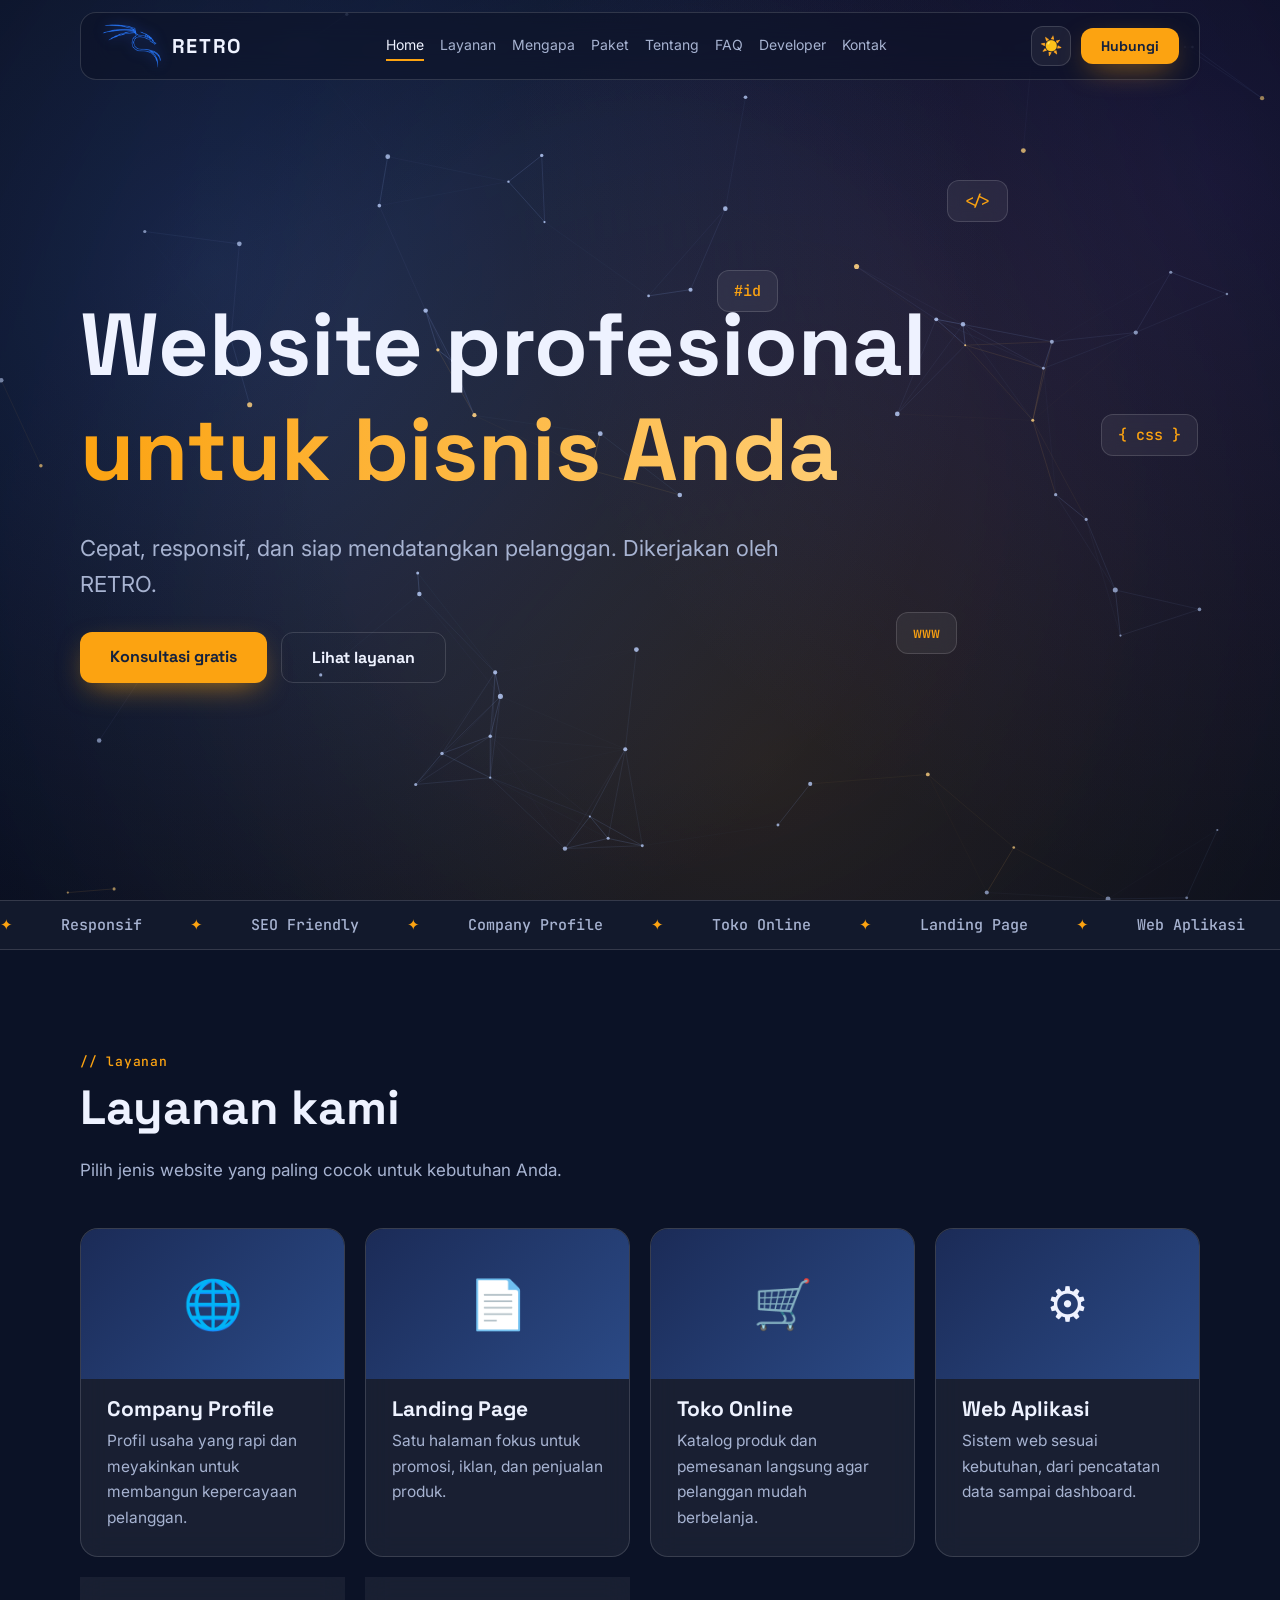
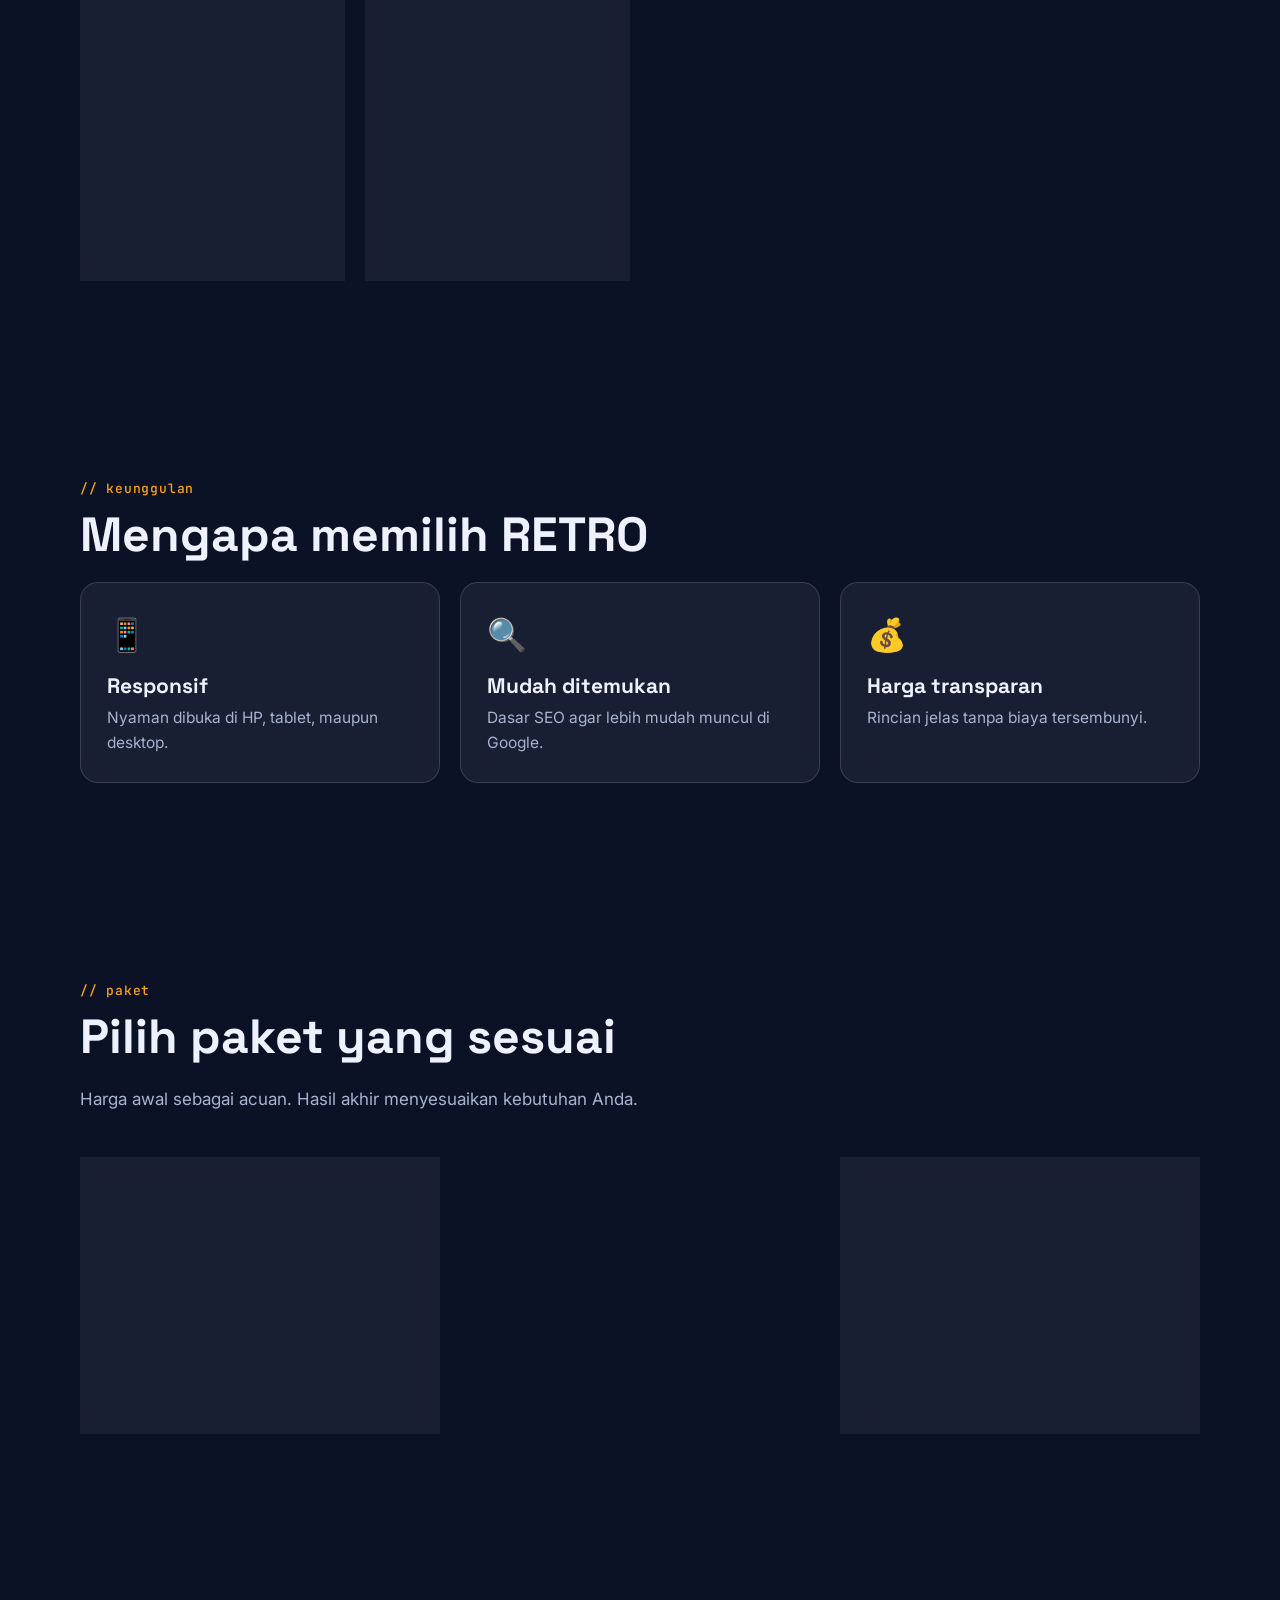
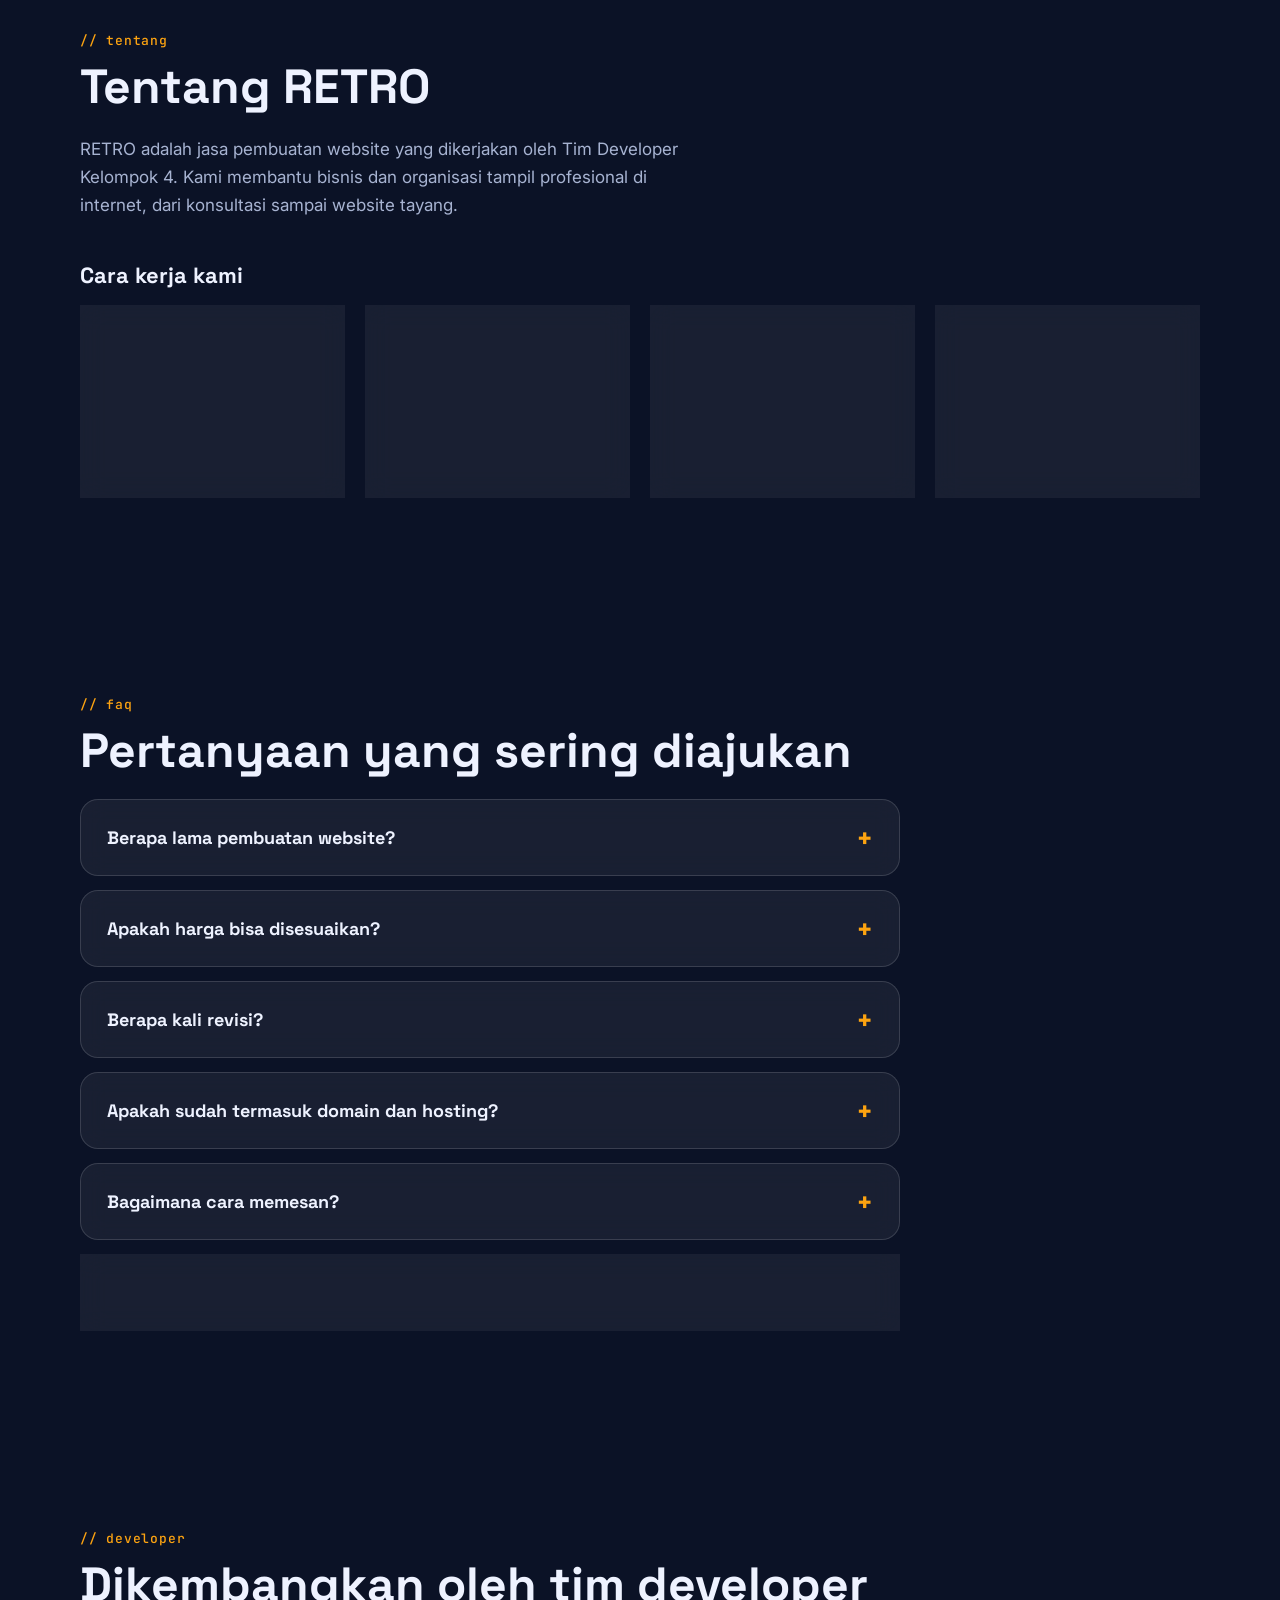
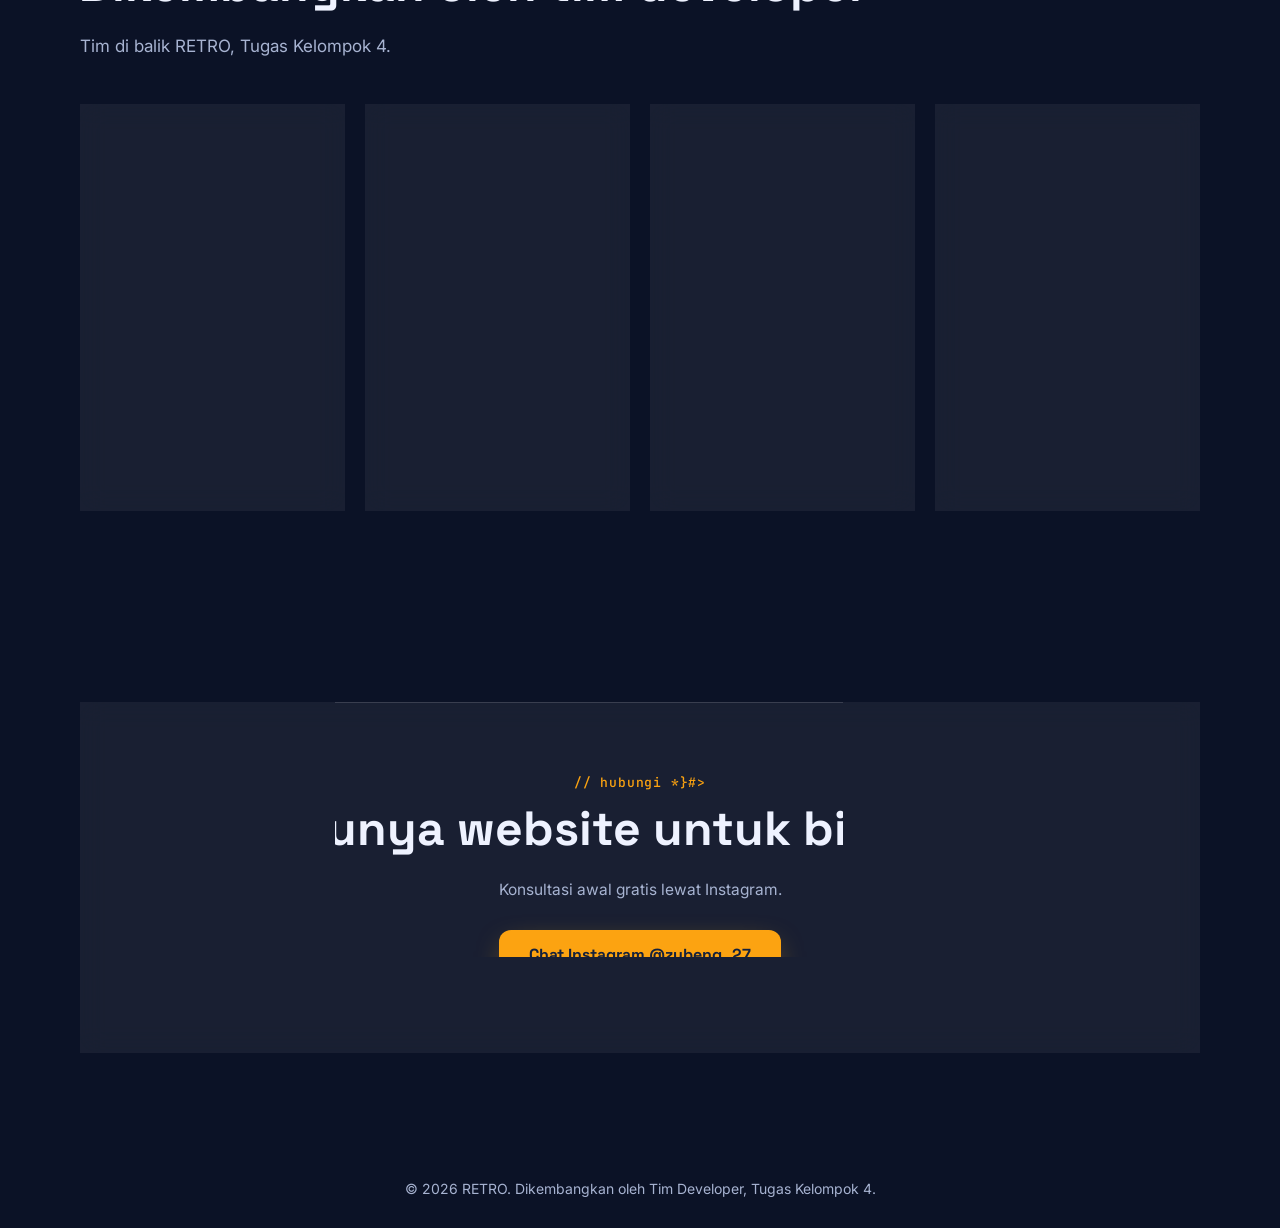
==== commit 9afcfe4a: "Add files via upload" ====
--- a/index.html
+++ b/index.html
@@ -135,256 +135,16 @@
 .cta .lead{margin:0 auto 28px}
 footer{text-align:center;color:var(--mute);font-size:14px;padding:28px 20px calc(28px + env(safe-area-inset-bottom,0px))}
 @media (prefers-reduced-motion:reduce){*,*::before,*::after{animation:none!important;transition:none!important}.rv,.rv.l,.rv.r,.rv.z{opacity:1;translate:none;scale:1;filter:none}.w>span{transform:none}.ln>span,.sub,.act{transform:none;opacity:1}html{scroll-behavior:auto}}
-
-.team-names{display:flex;flex-wrap:wrap;justify-content:center;gap:14px;margin-top:28px}.team-name{display:inline-block;padding:14px 22px;border:1px solid var(--line);border-radius:12px;color:var(--ink);font-weight:600;background:var(--glass)}
-.service-visual{position:relative;height:150px;margin:-26px -26px 18px;display:flex;align-items:center;justify-content:center;overflow:hidden;background:radial-gradient(circle at 50% 35%,rgba(0,218,203,.22),transparent 34%),linear-gradient(135deg,#101d3c,#243e73 58%,#111a31);border-bottom:1px solid rgba(150,180,255,.18)}
-.service-visual:before,.service-visual:after{content:'';position:absolute;width:170px;height:170px;border:1px solid rgba(150,180,255,.22);border-radius:50%;animation:service-orbit 14s linear infinite}
-.service-visual:after{width:115px;height:115px;border-style:dashed;animation-duration:9s;animation-direction:reverse}
-.service-visual span{position:relative;z-index:1;font-size:54px;filter:drop-shadow(0 0 18px rgba(0,218,203,.48));transition:transform .35s}
-.service-visual i{position:absolute;bottom:12px;right:14px;color:rgba(220,232,255,.68);font:500 8px 'JetBrains Mono',monospace;letter-spacing:.18em;font-style:normal}
-.card:hover .service-visual span{transform:translateY(-4px) scale(1.12)}
-@keyframes service-orbit{to{transform:rotate(360deg)}}
-#mg{display:flex;flex-wrap:wrap;justify-content:center;gap:14px}
-.team-name{padding:14px 24px;min-width:140px;text-align:center;box-shadow:0 8px 28px rgba(0,0,0,.08);transition:transform .25s,border-color .25s}
-.team-name:hover{transform:translateY(-5px);border-color:var(--acc)}
-
-/* ===== RETRO SIGNATURE LOADER ===== */
-#ld{
-  overflow:hidden;isolation:isolate;gap:0;
-  background:radial-gradient(ellipse at 50% 48%,rgba(40,91,190,.20),transparent 38%),var(--bg);
-  color:var(--ink);transition:transform 1.05s cubic-bezier(.77,0,.18,1),opacity .8s ease,visibility .8s;
-}
-#ld.out{opacity:1;visibility:hidden;transform:translateY(-105%) skewY(-2deg);pointer-events:none}
-.loader-grid{position:absolute;inset:-30%;z-index:-3;opacity:.25;background-image:linear-gradient(rgba(120,150,220,.16) 1px,transparent 1px),linear-gradient(90deg,rgba(120,150,220,.16) 1px,transparent 1px);background-size:52px 52px;transform:perspective(700px) rotateX(58deg) scale(1.6);mask-image:linear-gradient(transparent,#000 35%,#000 70%,transparent);animation:loader-grid-drift 18s linear infinite}
-@keyframes loader-grid-drift{to{background-position:0 52px,52px 0}}
-.loader-glow{position:absolute;width:42vw;height:42vw;min-width:280px;min-height:280px;border-radius:50%;filter:blur(75px);z-index:-2;pointer-events:none}
-.loader-glow-a{background:rgba(38,103,255,.17);top:8%;left:12%;animation:loader-glow 7s ease-in-out infinite alternate}
-.loader-glow-b{background:rgba(0,218,202,.12);right:8%;bottom:0;animation:loader-glow 8s ease-in-out infinite alternate-reverse}
-@keyframes loader-glow{to{transform:translate(8vw,-5vh) scale(1.3)}}
-.loader-shell{width:min(440px,88vw);display:flex;flex-direction:column;align-items:center;text-align:center;position:relative;z-index:2;animation:loader-arrive 1s cubic-bezier(.2,.8,.2,1) both}
-@keyframes loader-arrive{from{opacity:0;transform:translateY(28px) scale(.96);filter:blur(8px)}to{opacity:1;transform:none;filter:none}}
-.loader-kicker{display:flex;align-items:center;gap:12px;color:var(--mute);font:600 10px 'JetBrains Mono',monospace;letter-spacing:.28em}
-.loader-kicker span{width:24px;height:1px;background:linear-gradient(90deg,transparent,var(--acc))}
-.loader-kicker span:last-child{transform:rotate(180deg)}
-.loader-emblem{width:190px;height:190px;position:relative;display:grid;place-items:center;margin:24px 0 16px}
-.loader-core{width:82px;height:82px;border-radius:26px;display:grid;place-items:center;background:linear-gradient(145deg,rgba(255,255,255,.13),rgba(255,255,255,.025));border:1px solid rgba(130,165,255,.42);box-shadow:0 0 45px rgba(45,105,255,.2),inset 0 0 24px rgba(110,160,255,.12);backdrop-filter:blur(12px);animation:core-pulse 2.4s ease-in-out infinite}
-.loader-core .lg{width:48px;height:48px;display:block;filter:drop-shadow(0 0 12px rgba(75,145,255,.7))}
-@keyframes core-pulse{50%{transform:scale(1.08);box-shadow:0 0 65px rgba(45,105,255,.38),inset 0 0 28px rgba(110,160,255,.2)}}
-.loader-orbit{position:absolute;border:1px solid rgba(130,165,255,.28);border-radius:50%;inset:10px;animation:orbit-spin 9s linear infinite}
-.loader-orbit:before,.loader-orbit:after{content:"";position:absolute;width:7px;height:7px;border-radius:50%;background:var(--acc);box-shadow:0 0 14px var(--acc)}
-.loader-orbit:before{top:14%;left:18%}.loader-orbit:after{right:12%;bottom:18%;width:4px;height:4px;background:var(--blue)}
-.orbit-two{inset:0;border-style:dashed;border-color:rgba(75,135,255,.32);animation-duration:16s;animation-direction:reverse;transform:rotateX(65deg) rotate(25deg)}
-.orbit-three{inset:26px;border-color:rgba(0,218,202,.25);animation-duration:6s;transform:rotateX(65deg)}
-.orbit-three:before{background:#00dacb;box-shadow:0 0 15px #00dacb}
-@keyframes orbit-spin{to{transform:rotate(360deg)}}
-.loader-cross{position:absolute;width:12px;height:12px;opacity:.7}
-.loader-cross:before,.loader-cross:after{content:"";position:absolute;background:var(--acc);border-radius:2px}
-.loader-cross:before{width:1px;height:12px;left:5px}.loader-cross:after{height:1px;width:12px;top:5px}
-.cross-a{top:18px;right:18px;animation:cross-blink 2s infinite}.cross-b{bottom:25px;left:8px;transform:scale(.65);animation:cross-blink 2.4s .6s infinite}
-@keyframes cross-blink{50%{opacity:.15;transform:scale(.5) rotate(45deg)}}
-.loader-brand{font:800 clamp(42px,10vw,60px)/.95 'Space Grotesk',sans-serif;letter-spacing:.2em;padding-left:.2em;text-shadow:0 0 32px rgba(65,130,255,.22)}
-.loader-brand span{color:var(--acc)}
-.loader-caption{margin-top:12px;color:var(--mute);font:500 9px 'JetBrains Mono',monospace;letter-spacing:.24em}
-.loader-caption b{color:var(--acc);padding:0 5px}
-.loader-progress-wrap{width:min(310px,78vw);margin-top:38px;text-align:left}
-.loader-progress-meta{display:flex;align-items:center;justify-content:space-between;gap:12px;margin-bottom:10px;font:600 9px 'JetBrains Mono',monospace;letter-spacing:.12em;color:var(--mute)}
-.loader-progress-meta b{font:700 18px 'Space Grotesk',sans-serif;color:var(--ink);letter-spacing:0}
-.loader-progress-meta small{font-size:10px;color:var(--acc);margin-left:2px}
-.ld-bar{width:100%;height:3px;border-radius:0;background:rgba(130,155,205,.18);overflow:visible;position:relative}
-.ld-bar:before{content:"";position:absolute;inset:-4px 0; background:linear-gradient(90deg,transparent,rgba(70,140,255,.2),transparent);filter:blur(5px)}
-.ld-bar i{position:relative;z-index:1;background:linear-gradient(90deg,#3977ff,#00dacb,#9f7bff);box-shadow:0 0 14px rgba(0,218,203,.5);transition:width .12s linear}
-.loader-progress-foot{display:flex;justify-content:space-between;margin-top:10px;color:var(--mute);opacity:.65;font:500 8px 'JetBrains Mono',monospace;letter-spacing:.18em}
-.loader-bottom{position:absolute;left:26px;right:26px;bottom:24px;display:flex;justify-content:space-between;color:var(--mute);opacity:.55;font:500 8px 'JetBrains Mono',monospace;letter-spacing:.18em}
-.loader-particles{position:absolute;inset:0;pointer-events:none}
-.loader-particles i{position:absolute;width:3px;height:3px;border-radius:50%;background:var(--acc);box-shadow:0 0 12px var(--acc);opacity:0;animation:particle-float 5s ease-in-out infinite}
-.loader-particles i:nth-child(1){left:12%;top:22%;animation-delay:.2s}.loader-particles i:nth-child(2){left:82%;top:18%;animation-delay:1s}
-.loader-particles i:nth-child(3){left:22%;top:75%;animation-delay:2s}.loader-particles i:nth-child(4){left:90%;top:68%;animation-delay:1.5s}
-.loader-particles i:nth-child(5){left:50%;top:12%;animation-delay:2.4s}.loader-particles i:nth-child(6){left:7%;top:52%;animation-delay:3s}
-.loader-particles i:nth-child(7){left:75%;top:84%;animation-delay:.8s}.loader-particles i:nth-child(8){left:36%;top:88%;animation-delay:1.8s}
-.loader-particles i:nth-child(9){left:94%;top:42%;animation-delay:2.8s}.loader-particles i:nth-child(10){left:62%;top:30%;animation-delay:3.5s}
-.loader-particles i:nth-child(11){left:30%;top:14%;animation-delay:1.2s}.loader-particles i:nth-child(12){left:16%;top:88%;animation-delay:2.2s}
-@keyframes particle-float{0%,100%{opacity:0;transform:translateY(12px) scale(.5)}50%{opacity:.9;transform:translateY(-18px) scale(1.4)}}
-@media(max-width:520px){.loader-emblem{width:160px;height:160px}.loader-bottom{left:16px;right:16px;bottom:15px;font-size:7px}.loader-caption{letter-spacing:.14em}.loader-progress-wrap{margin-top:28px}}
-@media(prefers-reduced-motion:reduce){.loader-grid,.loader-glow,.loader-orbit,.loader-core,.loader-cross,.loader-particles i,.loader-shell{animation:none!important}}
-
-
-/* ===== RETRO ULTIMATE MOTION LAYER ===== */
-:root{--electric:#6ea5ff;--mint:#34f5df;--violet:#a78bfa}
-body{isolation:isolate}
-#bg{opacity:.94;filter:saturate(1.22) contrast(1.04)}
-#cg{width:620px;height:620px;opacity:.72;mix-blend-mode:screen}
-#cursor-halo{position:fixed;z-index:49;left:0;top:0;width:34px;height:34px;border:1px solid rgba(130,190,255,.72);border-radius:50%;pointer-events:none;opacity:0;transform:translate(-50%,-50%) scale(.65);transition:opacity .25s,transform .18s ease-out;box-shadow:0 0 18px rgba(90,160,255,.24),inset 0 0 12px rgba(90,160,255,.12)}
-#cursor-halo:before,#cursor-halo:after{content:"";position:absolute;background:rgba(125,190,255,.8);left:50%;top:50%;transform:translate(-50%,-50%)}
-#cursor-halo:before{width:48px;height:1px;opacity:.48}#cursor-halo:after{height:48px;width:1px;opacity:.48}
-@media(hover:hover) and (pointer:fine){body:hover #cursor-halo{opacity:1}}
-@media(hover:none),(prefers-reduced-motion:reduce){#cursor-halo{display:none}}
-
-/* Loader: scanner beam, concentric pulse, HUD and chromatic brand shimmer */
-#ld{background:radial-gradient(ellipse at 50% 48%,rgba(40,91,190,.24),transparent 38%),radial-gradient(ellipse at 50% 110%,rgba(0,218,203,.09),transparent 42%),#070d1d}
-#ld:before{content:"";position:absolute;inset:-30%;pointer-events:none;z-index:-1;background:linear-gradient(115deg,transparent 42%,rgba(104,170,255,.055) 49%,rgba(52,245,223,.12) 50%,rgba(104,170,255,.055) 51%,transparent 58%);transform:translateX(-55%) rotate(-8deg);animation:loader-beam 4.8s ease-in-out infinite}
-#ld:after{content:"";position:absolute;left:0;right:0;bottom:0;height:2px;z-index:5;background:linear-gradient(90deg,transparent,var(--electric),var(--mint),var(--violet),transparent);box-shadow:0 0 24px rgba(52,245,223,.55);transform:scaleX(.15);transform-origin:left;animation:loader-edge 3.2s ease-in-out forwards}
-@keyframes loader-beam{0%,100%{transform:translateX(-55%) rotate(-8deg);opacity:0}35%,70%{opacity:1}50%{transform:translateX(55%) rotate(-8deg)}}
-@keyframes loader-edge{to{transform:scaleX(1)}}
-.loader-scanline{position:absolute;inset:0;pointer-events:none;z-index:1;opacity:.18;background:repeating-linear-gradient(0deg,transparent 0 3px,rgba(145,185,255,.12) 4px,transparent 5px);mask-image:linear-gradient(transparent,#000 18%,#000 82%,transparent);animation:scan-drift 8s linear infinite}
-@keyframes scan-drift{to{background-position:0 80px}}
-.loader-hud{position:absolute;top:26px;left:30px;right:30px;display:flex;justify-content:space-between;color:rgba(175,198,238,.48);font:500 8px 'JetBrains Mono',monospace;letter-spacing:.16em;z-index:2}
-.loader-emblem{filter:drop-shadow(0 0 22px rgba(65,135,255,.16))}
-.loader-emblem:before,.loader-emblem:after{content:"";position:absolute;border-radius:50%;inset:-18px;border:1px solid rgba(89,160,255,.14);animation:emblem-pulse 3.2s ease-out infinite}
-.loader-emblem:after{inset:-34px;animation-delay:1.1s;border-color:rgba(52,245,223,.12)}
-@keyframes emblem-pulse{0%{transform:scale(.82);opacity:0}22%{opacity:.8}100%{transform:scale(1.28);opacity:0}}
-.loader-core{position:relative;z-index:2;box-shadow:0 0 25px rgba(45,105,255,.35),0 0 75px rgba(0,218,203,.16),inset 0 0 28px rgba(110,160,255,.16)}
-.loader-core:after{content:"";position:absolute;inset:-9px;border:1px solid rgba(52,245,223,.42);border-radius:30px;transform:rotate(45deg);animation:core-frame 8s linear infinite}
-@keyframes core-frame{to{transform:rotate(405deg)}}
-.loader-brand{animation:brand-flicker 5s steps(1,end) infinite;text-shadow:0 0 22px rgba(65,130,255,.32),2px 0 rgba(52,245,223,.18),-2px 0 rgba(167,139,250,.18)}
-@keyframes brand-flicker{0%,91%,94%,100%{opacity:1;filter:none}92%{opacity:.82;filter:blur(.4px);text-shadow:3px 0 var(--mint),-3px 0 var(--violet)}93%{opacity:1;filter:none;text-shadow:-2px 0 var(--mint),2px 0 var(--violet)}}
-.loader-progress-wrap{position:relative}
-.loader-progress-wrap:before{content:"";position:absolute;left:-18px;right:-18px;top:-18px;bottom:-16px;border:1px solid rgba(120,165,235,.12);border-radius:10px;pointer-events:none}
-.ld-bar{height:4px;background:rgba(130,155,205,.12);box-shadow:0 0 22px rgba(60,130,255,.12)}
-.ld-bar i{background:linear-gradient(90deg,#3977ff,#65a8ff,#00dacb,#a78bfa);background-size:220% 100%;animation:progress-flow 1.8s linear infinite}
-@keyframes progress-flow{to{background-position:220% 0}}
-.loader-kicker span{box-shadow:0 0 12px var(--mint)}
-.loader-bottom{z-index:3}
-
-/* Hero entrance: layered luminous rings and stronger typography reveal */
-.hero{isolation:isolate;overflow:hidden}
-.hero:before{content:"";position:absolute;z-index:-1;width:min(72vw,760px);aspect-ratio:1;right:-12%;top:12%;border-radius:50%;border:1px solid rgba(115,160,255,.11);box-shadow:0 0 0 34px rgba(115,160,255,.025),0 0 0 82px rgba(52,245,223,.018),inset 0 0 80px rgba(70,130,255,.06);animation:hero-orbit 34s linear infinite}
-.hero:after{content:"";position:absolute;z-index:-1;width:min(55vw,580px);aspect-ratio:1;right:0;top:20%;border-radius:50%;background:radial-gradient(circle,rgba(49,115,255,.18),rgba(0,218,203,.07) 38%,transparent 70%);filter:blur(8px);animation:hero-aura 7s ease-in-out infinite alternate}
-@keyframes hero-orbit{to{transform:rotate(360deg)}}
-@keyframes hero-aura{to{transform:translate(-7%,8%) scale(1.16);opacity:.65}}
-.hero .wrap{position:relative;z-index:2}
-.hero h1{perspective:900px;text-shadow:0 12px 50px rgba(0,0,0,.16)}
-.ln{clip-path:inset(0 0 0 0)}
-.ln>span{transform:translateY(120%) rotateX(-70deg);transform-origin:50% 100%;filter:blur(10px);opacity:.15}
-.go .ln>span{transform:translateY(0) rotateX(0);filter:none;opacity:1}
-.go .ln:nth-child(1)>span{transition-delay:.05s}
-.go .ln:nth-child(2)>span{transition-delay:.22s}
-.go .sub{transition-delay:.62s;animation:subtitle-glow 1.2s .7s both}
-.go .act{transition-delay:.82s}
-@keyframes subtitle-glow{0%{filter:blur(5px);letter-spacing:.06em}100%{filter:none;letter-spacing:normal}}
-.fls span{transform-style:preserve-3d;box-shadow:0 12px 42px rgba(0,0,0,.14),inset 0 0 24px rgba(125,170,255,.06);transition:border-color .3s,box-shadow .3s}
-.fls span:after{content:"";position:absolute;inset:0;border-radius:inherit;background:linear-gradient(120deg,transparent,rgba(150,205,255,.16),transparent);transform:translateX(-120%);animation:float-sheen 5s ease-in-out infinite}
-@keyframes float-sheen{0%,55%{transform:translateX(-120%)}80%,100%{transform:translateX(120%)}}
-
-/* Scroll storytelling, card edge light and layered hover response */
-section:not(.hero){position:relative}
-section:not(.hero):before{content:"";position:absolute;top:0;left:50%;width:min(82%,980px);height:1px;transform:translateX(-50%);background:linear-gradient(90deg,transparent,rgba(100,155,255,.22),rgba(52,245,223,.24),transparent);opacity:.65}
-.card{box-shadow:0 18px 55px rgba(0,0,0,.10)}
-.card:after{content:"";position:absolute;inset:0;border-radius:inherit;padding:1px;background:linear-gradient(135deg,transparent 12%,rgba(90,160,255,.0) 30%,rgba(52,245,223,.0) 65%,transparent 90%);-webkit-mask:linear-gradient(#000 0 0) content-box,linear-gradient(#000 0 0);-webkit-mask-composite:xor;mask-composite:exclude;pointer-events:none;opacity:0;transition:opacity .35s}
-.card:hover:after{opacity:1;background:linear-gradient(135deg,rgba(90,160,255,.75),transparent 34%,rgba(52,245,223,.58),transparent 78%,rgba(167,139,250,.62))}
-.card:hover{box-shadow:0 22px 68px rgba(18,55,115,.2),0 0 0 1px rgba(110,165,255,.08)}
-.pk.hl{box-shadow:0 24px 70px rgba(252,163,17,.12),0 0 45px rgba(252,163,17,.08)}
-.team-name{position:relative;overflow:hidden;isolation:isolate}
-.team-name:before{content:"";position:absolute;inset:-1px;z-index:-1;background:linear-gradient(110deg,transparent 20%,rgba(105,170,255,.16),rgba(52,245,223,.12),transparent 80%);transform:translateX(-120%);transition:transform .7s}
-.team-name:hover:before{transform:translateX(120%)}
-.btn{isolation:isolate}
-.btn:before{content:"";position:absolute;inset:1px;border:1px solid rgba(255,255,255,.2);border-radius:inherit;pointer-events:none}
-
-@media(max-width:520px){.loader-hud{left:14px;right:14px;top:14px;font-size:7px}.hero:before{right:-50%;top:24%;width:120vw}.hero:after{right:-25%;top:28%;width:95vw}.loader-emblem:after{inset:-24px}}
-@media(prefers-reduced-motion:reduce){#ld:before,#ld:after,.loader-scanline,.loader-emblem:before,.loader-emblem:after,.loader-core:after,.loader-brand,.loader-grid,.loader-glow,.hero:before,.hero:after,.fls span:after,.card:after{animation:none!important}.ln>span{transform:none;filter:none;opacity:1}}
-
-
-body.retro-intro:after{content:"";position:fixed;inset:0;z-index:80;pointer-events:none;background:linear-gradient(115deg,transparent 30%,rgba(115,185,255,.16) 48%,rgba(52,245,223,.18) 50%,transparent 66%);animation:intro-flare 1.25s cubic-bezier(.2,.8,.2,1) both}
-@keyframes intro-flare{from{transform:translateX(-120%);opacity:0}25%{opacity:1}to{transform:translateX(120%);opacity:0}}
-
 </style>
-<noscript><style>#ld{display:none}.rv,.sub,.act{opacity:1;translate:none;transform:none}.ln>span{transform:none}
-
-/* ===== RETRO CINEMATIC SCROLL + LIVE BACKGROUND UPGRADE ===== */
-:root{--electric:#70aaff;--cyan:#34f5df;--violet:#a78bfa;--depth-glow:rgba(82,151,255,.18)}
-#bg{opacity:1;filter:saturate(1.38) contrast(1.08);}
-#cg{opacity:.86;mix-blend-mode:screen;}
-main>section:not(.hero){position:relative;isolation:isolate;}
-main>section:not(.hero)::before{
-  content:"";position:absolute;inset:-4% -8%;z-index:-1;pointer-events:none;opacity:.0;
-  background:radial-gradient(ellipse at 50% calc(46% + var(--section-drift,0px)),rgba(76,133,255,.16),transparent 53%),
-    radial-gradient(ellipse at 85% 75%,rgba(52,245,223,.065),transparent 38%);
-  transform:translate3d(0,calc(var(--section-drift,0px)*-.22),0) scale(.94);
-  transition:opacity 1s ease,transform 1.1s cubic-bezier(.2,.8,.2,1);
-}
-main>section:not(.hero)::after{
-  content:"";position:absolute;left:5%;right:5%;top:0;height:1px;z-index:-1;pointer-events:none;
-  background:linear-gradient(90deg,transparent,rgba(116,169,255,.34),rgba(52,245,223,.28),transparent);
-  opacity:.22;transform:scaleX(.42);transform-origin:center;transition:opacity .9s,transform 1.1s cubic-bezier(.2,.8,.2,1);
-}
-main>section.is-live:not(.hero)::before{opacity:1;transform:translate3d(0,calc(var(--section-drift,0px)*-.22),0) scale(1);}
-main>section.is-live:not(.hero)::after{opacity:.95;transform:scaleX(1);}
-main>section>.wrap{position:relative;z-index:1;}
-.rv{will-change:opacity,filter,translate,scale;transform-style:preserve-3d;backface-visibility:hidden;}
-.rv.l{translate:-92px 54px;rotate:-3deg;scale:.94;}
-.rv.r{translate:92px 54px;rotate:3deg;scale:.94;}
-.rv.z{translate:0 66px;rotate:x 13deg;scale:.78;}
-.rv.in{translate:0 0;rotate:0deg;scale:1;filter:none;}
-.card.rv{transform:perspective(1100px) rotateX(var(--rx,0deg)) rotateY(var(--ry,0deg)) translateZ(0);}
-.card.rv.in{box-shadow:0 18px 58px rgba(1,8,25,.12),0 0 0 1px rgba(114,169,255,.045);}
-.card.rv.in:hover{box-shadow:0 28px 82px rgba(2,8,25,.25),0 0 36px rgba(88,154,255,.13),0 0 0 1px rgba(52,245,223,.18);}
-.card::after{content:"";position:absolute;inset:0;pointer-events:none;opacity:.0;background:linear-gradient(115deg,transparent 12%,rgba(111,171,255,.14) 48%,rgba(52,245,223,.12) 52%,transparent 88%);transform:translateX(-115%);}
-.card.in::after{opacity:.9;animation:card-enter-sheen 1.45s .18s cubic-bezier(.2,.8,.2,1) both;}
-@keyframes card-enter-sheen{0%{transform:translateX(-115%);opacity:0}24%{opacity:.9}100%{transform:translateX(115%);opacity:0}}
-.card.in .ic,.card.in .n{animation:icon-lift .85s cubic-bezier(.2,.8,.2,1) both;}
-@keyframes icon-lift{0%{transform:translateY(18px) scale(.78);filter:blur(5px)}70%{transform:translateY(-3px) scale(1.08)}100%{transform:translateY(0) scale(1);filter:none}}
-.tag{position:relative;display:inline-flex;align-items:center;gap:10px;}
-.tag::before{content:"";width:24px;height:1px;background:linear-gradient(90deg,var(--cyan),var(--electric));box-shadow:0 0 12px rgba(52,245,223,.55);}
-h2{ text-shadow:0 8px 32px rgba(74,134,255,.12);}
-section.is-live h2{animation:heading-focus .85s cubic-bezier(.2,.8,.2,1) both;}
-@keyframes heading-focus{0%{letter-spacing:.035em;filter:blur(5px);opacity:.45}100%{letter-spacing:normal;filter:none;opacity:1}}
-.mq{position:relative;isolation:isolate;box-shadow:0 0 40px rgba(75,128,255,.055);}
-.mq::before,.mq::after{content:"";position:absolute;top:0;bottom:0;width:12%;pointer-events:none;z-index:2;}
-.mq::before{left:0;background:linear-gradient(90deg,var(--bg),transparent)}.mq::after{right:0;background:linear-gradient(270deg,var(--bg),transparent)}
-.nav.sm{box-shadow:0 14px 44px rgba(0,0,0,.18),0 0 30px rgba(89,147,255,.08);border-color:rgba(111,169,255,.27);}
-.links a.on{color:var(--accT);text-shadow:0 0 16px rgba(111,169,255,.24);}
-@media(min-width:1100px){
-  section{padding-top:124px;padding-bottom:124px;}
-  .wrap{max-width:1180px;}
-  .grid{gap:24px;}
-  .card{border-radius:22px;padding:30px;backdrop-filter:blur(18px);-webkit-backdrop-filter:blur(18px);}
-  .hero .wrap{max-width:1180px;}
-  .hero h1{font-size:clamp(72px,7.3vw,112px);letter-spacing:-.045em;}
-  .hero .sub{font-size:22px;max-width:58ch;}
-  .hero:before{filter:blur(2px) saturate(1.3);}
-}
-@media(max-width:820px){
-  .rv.l{translate:-32px 28px;rotate:-1deg}.rv.r{translate:32px 28px;rotate:1deg}.rv.z{translate:0 38px;rotate:x 7deg}
-  #bg{filter:saturate(1.12);}
-}
-@media(prefers-reduced-motion:reduce){
-  main>section:not(.hero)::before,main>section:not(.hero)::after,.card.in::after{animation:none!important;transition:none!important;}
-  .rv,.rv.l,.rv.r,.rv.z{rotate:0deg!important;translate:none!important;scale:1!important;}
-}
-</style></noscript>
-<!-- Semua CSS efek sudah menyatu di file ini. -->
+<noscript><style>#ld{display:none}.rv,.sub,.act{opacity:1;translate:none;transform:none}.ln>span{transform:none}</style></noscript>
 </head>
 <body class="lock">
-<div id="ld" aria-label="Memuat website RETRO">
-  <div class="loader-grid"></div>
-  <div class="loader-glow loader-glow-a"></div><div class="loader-glow loader-glow-b"></div>
-  <div class="loader-particles" aria-hidden="true">
-    <i></i><i></i><i></i><i></i><i></i><i></i><i></i><i></i><i></i><i></i><i></i><i></i>
-  </div>
-  <div class="loader-scanline" aria-hidden="true"></div>
-  <div class="loader-hud" aria-hidden="true"><span>RETRO / SYSTEM ONLINE</span><span>CREATIVE ENGINE 01</span></div>
-  <div class="loader-shell">
-    <div class="loader-kicker"><span></span> DIGITAL EXPERIENCE <span></span></div>
-    <div class="loader-emblem">
-      <div class="loader-orbit orbit-one"></div><div class="loader-orbit orbit-two"></div>
-      <div class="loader-orbit orbit-three"></div>
-      <div class="loader-core"><span class="lg" role="img" aria-label="Logo RETRO"></span></div>
-      <span class="loader-cross cross-a"></span><span class="loader-cross cross-b"></span>
-    </div>
-    <div class="loader-brand">RE<span>T</span>RO</div>
-    <div class="loader-caption">CREATIVE WEB STUDIO <b> / </b> KELOMPOK 4</div>
-    <div class="loader-progress-wrap">
-      <div class="loader-progress-meta"><span id="ld-status">MENYIAPKAN PENGALAMAN</span><b><span id="pc">0</span><small>%</small></b></div>
-      <div class="ld-bar"><i id="lb"></i></div>
-      <div class="loader-progress-foot"><span>DESIGN</span><span>DEVELOP</span><span>LAUNCH</span></div>
-    </div>
-  </div>
-  <div class="loader-bottom"><span>BUILT WITH PURPOSE</span><span>EST. 2026</span></div>
-</div>
+<div id="ld"><div class="lw"><div class="ring"></div><span class="lg" role="img" aria-label="Logo RETRO"></span></div><div class="ld-t">TUGAS KELOMPOK 4</div><div class="ld-s">memuat RETRO <b id="pc">0</b>%</div><div class="ld-bar"><i id="lb"></i></div></div>
 <div id="bar"></div>
-<canvas id="bg" aria-hidden="true"></canvas><div id="cg"></div><div id="cursor-halo" aria-hidden="true"></div>
+<canvas id="bg" aria-hidden="true"></canvas><div id="cg"></div>
 <header><div class="nav">
   <a class="logo" href="#beranda"><span class="lg" role="img" aria-label="Logo RETRO"></span>RETRO</a>
-  <nav class="links"><a href="#beranda">Home</a><a href="#layanan">Layanan</a><a href="#mengapa">Mengapa</a><a href="#paket">Paket</a><a href="#tentang">Tentang</a><a href="#faq">FAQ</a><a href="#tim">Tim</a><a href="#kontak">Kontak</a></nav>
+  <nav class="links"><a href="#beranda">Home</a><a href="#layanan">Layanan</a><a href="#mengapa">Mengapa</a><a href="#paket">Paket</a><a href="#tentang">Tentang</a><a href="#faq">FAQ</a><a href="#tim">Developer</a><a href="#kontak">Kontak</a></nav>
   <div class="rt"><button class="tt" id="tt" type="button" aria-label="Ganti tema"></button><a class="btn sm" href="https://instagram.com/zubeng_27" target="_blank" rel="noopener">Hubungi</a></div>
 </div></header>
 <main>
@@ -400,7 +160,7 @@
 <section id="paket"><div class="wrap"><div class="rv"><span class="tag">// paket</span><h2>Pilih paket yang sesuai</h2><p class="lead">Harga awal sebagai acuan. Hasil akhir menyesuaikan kebutuhan Anda.</p></div><div class="grid" id="pg"></div></div></section>
 <section id="tentang"><div class="wrap"><div class="rv"><span class="tag">// tentang</span><h2>Tentang RETRO</h2><p class="lead">RETRO adalah jasa pembuatan website yang dikerjakan oleh Tim Developer Kelompok 4. Kami membantu bisnis dan organisasi tampil profesional di internet, dari konsultasi sampai website tayang.</p><h3 class="sh">Cara kerja kami</h3></div><div class="grid" id="tg"></div></div></section>
 <section id="faq"><div class="wrap"><div class="rv"><span class="tag">// faq</span><h2>Pertanyaan yang sering diajukan</h2></div><div class="faqs" id="fg"></div></div></section>
-<section id="tim"><div class="wrap"><div class="rv"><span class="tag">// tim kami</span><h2>Tim RETRO</h2><p class="lead">Tugas Kelompok 4.</p></div><div class="grid" id="mg"></div></div></section>
+<section id="tim"><div class="wrap"><div class="rv"><span class="tag">// developer</span><h2>Dikembangkan oleh tim developer</h2><p class="lead">Tim di balik RETRO, Tugas Kelompok 4.</p></div><div class="grid" id="mg"></div></div></section>
 <section id="kontak"><div class="wrap"><div class="card cta rv"><span class="tag">// hubungi kami</span><h2>Siap punya website untuk bisnis Anda?</h2><p class="lead">Konsultasi awal gratis lewat Instagram.</p><a class="btn" href="https://instagram.com/zubeng_27" target="_blank" rel="noopener">Chat Instagram @zubeng_27</a></div></div></section>
 </main>
 <footer>© 2026 RETRO. Dikembangkan oleh Tim Developer, Tugas Kelompok 4.</footer>
@@ -411,8 +171,8 @@
 var PK=[['Basic','Rp 3.000.000',['Landing page 1 halaman','Desain responsif','1 kali revisi']],['Bisnis','Rp 8.000.000',['Hingga 5 halaman','Dasar SEO','Tombol kontak ke Instagram','2 kali revisi'],1],['Premium','Rp 25.000.000',['Toko online atau fitur lengkap','Domain dan hosting','Dukungan lanjutan']]];
 var ST=[['01','Konsultasi','Memahami kebutuhan dan target bisnis.'],['02','Desain','Tampilan disetujui sebelum dibangun.'],['03','Pengembangan','Website dibangun dan diuji.'],['04','Peluncuran','Go-live, lalu dukungan setelahnya.']];
 var FQ=[['Berapa lama pembuatan website?','Landing page umumnya paling cepat, sedangkan company profile dan toko online butuh waktu lebih lama. Jadwal pastinya disepakati saat konsultasi.'],['Apakah harga bisa disesuaikan?','Bisa. Harga di paket adalah harga awal, dan hasil akhirnya menyesuaikan jumlah halaman dan fitur yang Anda butuhkan.'],['Berapa kali revisi?','Paket Basic mendapat 1 kali revisi dan paket Bisnis 2 kali revisi. Untuk Premium, jumlahnya disepakati di awal.'],['Apakah sudah termasuk domain dan hosting?','Paket Premium sudah termasuk. Untuk paket lain, domain dan hosting bisa ditambahkan sesuai kebutuhan.'],['Bagaimana cara memesan?','Hubungi kami lewat Instagram @zubeng_27, ceritakan kebutuhan Anda, lalu kami kirim penawaran.'],['Apakah website nyaman dibuka di HP?','Ya. Semua website kami dibuat responsif, jadi tampil nyaman di HP, tablet, dan komputer.']];
-/* Nama anggota tim */
-var TM=['Alfa','Anak e Pak Yon','Zubair','Faruk'];
+/* Tim developer: [nama, peran, foto] (foto sudah tertanam) */
+var TM=[['Alfa','Developer','[data-uri]',82],['Anak e Pak Yon','Developer','[data-uri]',64],['Zubair','Developer','[data-uri]',100],['Faruk','Developer','[data-uri]',100]];
 /* ===== KODE ===== */
 (function(){
 var R=matchMedia('(prefers-reduced-motion:reduce)').matches;
@@ -421,191 +181,55 @@
 function esc(s){return s.replace(/&/g,'&amp;').replace(/</g,'&lt;').replace(/>/g,'&gt;')}
 function put(id,a,f){$(id).innerHTML=a.map(f).join('')}
 put('#kg',KE,function(x){return '<div class="card rv"><span class="ic">'+x[0]+'</span><h3>'+x[1]+'</h3><p>'+x[2]+'</p></div>'});
-put('#sg',SV,function(x){return '<div class="card rv"><div class="service-visual"><span>'+x[0]+'</span><i>RETRO / DIGITAL SERVICE</i></div><h3>'+x[1]+'</h3><p>'+x[2]+'</p></div>'});
+put('#sg',SV,function(x){return '<div class="card rv"><div class="ph"><span>'+x[0]+'</span><img src="images/'+x[3]+'" alt="'+x[1]+'" loading="lazy" onerror="this.remove()"></div><h3>'+x[1]+'</h3><p>'+x[2]+'</p></div>'});
 put('#pg',PK,function(x){return '<div class="card pk rv'+(x[3]?' hl':'')+'">'+(x[3]?'<span class="badge">Rekomendasi</span>':'')+'<h3>'+x[0]+'</h3><div class="price"><small>mulai dari</small>'+x[1]+'</div><ul>'+x[2].map(function(l){return '<li>'+l+'</li>'}).join('')+'</ul></div>'});
-put('#mg',TM,function(x){return '<span class="team-name">'+esc(x)+'</span>'});
+put('#mg',TM,function(x){return '<div class="card tm rv"><div class="cut"><img src="'+x[2]+'" alt="'+x[0]+'" style="--h:'+x[3]+'%"></div><h3>'+x[0]+'</h3><span class="role">'+x[1]+'</span></div>'});
 put('#fg',FQ,function(x){return '<details class="card faq rv"><summary>'+x[0]+'</summary><p>'+x[1]+'</p></details>'});
 put('#tg',ST,function(x){return '<div class="card rv"><div class="n">'+x[0]+'</div><h3>'+x[1]+'</h3><p>'+x[2]+'</p></div>'});
 
-/* LIVE BACKGROUND PRO: aurora, starfield, perspective grid, orbit dan particle network */
-var cv=$('#bg'),cx=cv&&cv.getContext?cv.getContext('2d',{alpha:true}):null;
-var W=0,H=0,D=1,O=[],P=[],STARS=[],SS=[],mx=-1000,my=-1000,ax=.5,ay=.5,tx=.5,ty=.5,T=0,SCROLL=0;
-if(!cx){if(cv)cv.remove();cx={};}
+/* latar: aurora + jaringan partikel interaktif + bintang jatuh */
+var cv=$('#bg'),cx=cv.getContext('2d'),W,H,O=[],P=[],SS=[],mx=-1e3,my=-1e3,ax=.5,ay=.5,tx=.5,ty=.5,T=0;
 var LT=document.documentElement.getAttribute('data-theme')==='light';
-function size(){
-  D=Math.min(window.devicePixelRatio||1,2);W=innerWidth;H=innerHeight;
-  if(!cv||!cx.setTransform)return;
-  cv.width=Math.round(W*D);cv.height=Math.round(H*D);cv.style.width=W+'px';cv.style.height=H+'px';
-  cx.setTransform(D,0,0,D,0,0);
-}
-function seed(){
-  O=[
-    {x:.14,y:.22,r:.72,c:'70,126,255',a:.22,s:.00017,p:0},
-    {x:.82,y:.21,r:.66,c:'139,91,255',a:.17,s:.00013,p:2},
-    {x:.66,y:.88,r:.78,c:'0,220,204',a:.12,s:.00019,p:4},
-    {x:.95,y:.72,r:.48,c:'252,163,17',a:.105,s:.00016,p:1},
-    {x:.34,y:.58,r:.44,c:'64,114,255',a:.10,s:.00022,p:3}
-  ];
-  P=[];STARS=[];SS=[];
-  var desktop=innerWidth>=900;
-  var count=desktop?Math.min(168,Math.max(105,Math.round(W*H/14500))):Math.min(72,Math.max(34,Math.round(W*H/19000)));
-  for(var i=0;i<count;i++)P.push({x:Math.random()*W,y:Math.random()*H,vx:(Math.random()-.5)*(desktop?.42:.24),vy:(Math.random()-.5)*(desktop?.42:.24),r:.65+Math.random()*(desktop?1.8:1.2),tone:Math.random(),phase:Math.random()*6.28});
-  var starCount=desktop?Math.min(210,Math.round(W*H/9500)):55;
-  for(var j=0;j<starCount;j++)STARS.push({x:Math.random()*W,y:Math.random()*H,r:.35+Math.random()*1.25,p:Math.random()*6.28,a:.2+Math.random()*.55});
-}
-function draw(){
-  if(!cx.clearRect)return;
-  T+=16;ax+=(tx-ax)*.035;ay+=(ty-ay)*.035;
-  cx.clearRect(0,0,W,H);
-  var dark=!LT;
-  /* Deep colour wash */
-  var wash=cx.createLinearGradient(0,0,W,H);
-  if(dark){wash.addColorStop(0,'rgba(4,9,24,.16)');wash.addColorStop(.48,'rgba(8,15,35,.08)');wash.addColorStop(1,'rgba(5,9,24,.24)');}
-  else{wash.addColorStop(0,'rgba(224,235,255,.24)');wash.addColorStop(.55,'rgba(243,247,255,.12)');wash.addColorStop(1,'rgba(220,232,255,.22)');}
-  cx.fillStyle=wash;cx.fillRect(0,0,W,H);
-  /* Floating aurora fields */
-  cx.globalCompositeOperation=dark?'screen':'multiply';
-  O.forEach(function(o){
-    var x=(o.x+Math.sin(T*o.s+o.p)*.105+(ax-.5)*.085)*W;
-    var y=(o.y+Math.cos(T*o.s*1.31+o.p)*.09+(ay-.5)*.075)*H-SCROLL*.025;
-    var rad=o.r*Math.max(W,H),g=cx.createRadialGradient(x,y,0,x,y,rad);
-    g.addColorStop(0,'rgba('+o.c+','+(o.a*(dark?1:.48))+')');
-    g.addColorStop(.42,'rgba('+o.c+','+(o.a*(dark?.36:.18))+')');
-    g.addColorStop(1,'rgba('+o.c+',0)');cx.fillStyle=g;cx.fillRect(0,0,W,H);
-  });
-  cx.globalCompositeOperation='source-over';
-  /* Perspective floor grid - adds depth while scrolling */
-  var horizon=H*.49,gridShift=(SCROLL*.12+T*.018)%42;
-  cx.save();cx.lineWidth=1;
-  for(var row=0;row<18;row++){
-    var q=(row+1)/18,y=horizon+q*q*H*.68+gridShift*q;
-    cx.strokeStyle='rgba('+(dark?'100,153,255':'65,103,176')+','+(.018+q*.038)+')';
-    cx.beginPath();cx.moveTo(0,y);cx.lineTo(W,y);cx.stroke();
-  }
-  var vanX=W*(.52+(ax-.5)*.035);
-  for(var col=-14;col<=14;col++){
-    cx.strokeStyle='rgba('+(dark?'111,165,255':'65,103,176')+','+(Math.abs(col)<3?.065:.035)+')';
-    cx.beginPath();cx.moveTo(vanX+col*5,horizon);cx.lineTo(vanX+col*W*.105,H*1.2);cx.stroke();
-  }
-  cx.restore();
-  /* Rotating holographic orbit cluster on the right */
-  var ox=W*(.77+(ax-.5)*.035),oy=H*(.46+(ay-.5)*.025)-SCROLL*.018,spin=T*.00023;
-  cx.save();cx.translate(ox,oy);cx.globalCompositeOperation=dark?'screen':'multiply';
-  for(var ring=0;ring<4;ring++){
-    cx.save();cx.rotate(spin*(ring%2?-1:1)*(ring+1)+ring*.72);cx.scale(1, .38+ring*.105);
-    cx.beginPath();cx.ellipse(0,0,Math.min(W,H)*(.19+ring*.065),Math.min(W,H)*(.19+ring*.065),0,0,Math.PI*2);
-    cx.strokeStyle='rgba('+(ring===3?'52,245,223':ring===2?'167,139,250':'111,170,255')+','+(.13-ring*.018)+')';cx.lineWidth=ring===0?1.8:1;cx.stroke();
-    cx.restore();
-  }
-  var pulse=1+Math.sin(T*.002)*.075,core=cx.createRadialGradient(0,0,0,0,0,Math.min(W,H)*.16);
-  core.addColorStop(0,'rgba(88,160,255,'+(dark?.22:.12)+')');core.addColorStop(.38,'rgba(52,245,223,'+(dark?.09:.06)+')');core.addColorStop(1,'rgba(88,160,255,0)');
-  cx.fillStyle=core;cx.beginPath();cx.arc(0,0,Math.min(W,H)*.16*pulse,0,6.283);cx.fill();cx.restore();
-  /* Starfield */
-  STARS.forEach(function(st){var a=st.a*(.5+.5*Math.sin(T*.0015+st.p));cx.fillStyle='rgba('+(dark?'220,234,255':'60,92,150')+','+a+')';cx.beginPath();cx.arc(st.x,st.y,st.r*(.7+.3*a),0,6.283);cx.fill();});
-  /* Slow energy waves */
-  cx.save();cx.globalCompositeOperation=dark?'screen':'multiply';
-  for(var wave=0;wave<3;wave++){
-    cx.beginPath();var yy=H*(.3+wave*.19)+Math.sin(T*.0007+wave)*30-SCROLL*.035;
-    cx.moveTo(0,yy);
-    cx.bezierCurveTo(W*.24,yy-85+Math.sin(T*.0009+wave)*38,W*.58,yy+95+Math.cos(T*.0008+wave)*28,W,yy-32+Math.sin(T*.0006+wave)*44);
-    cx.strokeStyle='rgba('+(wave===1?'52,245,223':wave===2?'167,139,250':'103,159,255')+','+(dark?.105:.055)+')';cx.lineWidth=wave===1?1.5:1;cx.stroke();
-  }
-  cx.restore();
-  /* Moving particle network + cursor attraction */
-  var reach=W<700?92:158,reach2=reach*reach;
-  for(var i=0;i<P.length;i++){
-    var a=P[i];a.x+=a.vx;a.y+=a.vy;
-    if(a.x<-12)a.x=W+12;if(a.x>W+12)a.x=-12;if(a.y<-12)a.y=H+12;if(a.y>H+12)a.y=-12;
-    var dx=a.x-mx,dy=a.y-my,dd=dx*dx+dy*dy;
-    if(dd<42000){var dist=Math.sqrt(dd)||1;cx.strokeStyle='rgba('+(dark?'74,231,229':'24,142,170')+','+(.30*(1-dist/205))+')';cx.lineWidth=1;cx.beginPath();cx.moveTo(a.x,a.y);cx.lineTo(mx,my);cx.stroke();if(dd<15000){a.x-=dx*.006;a.y-=dy*.006;}}
-    for(var j=i+1;j<P.length;j++){
-      var b=P[j],ex=a.x-b.x,ey=a.y-b.y,d2=ex*ex+ey*ey;
-      if(d2<reach2){var alpha=.18*(1-Math.sqrt(d2)/reach);cx.strokeStyle='rgba('+(a.tone>.78?'252,183,92':a.tone>.48?'101,151,255':'53,226,217')+','+alpha+')';cx.lineWidth=.7;cx.beginPath();cx.moveTo(a.x,a.y);cx.lineTo(b.x,b.y);cx.stroke();}
-    }
-    var blink=.65+.35*Math.sin(T*.002+a.phase);cx.fillStyle='rgba('+(a.tone>.78?'255,205,133':a.tone>.48?'170,198,255':'126,255,235')+','+(.42*blink)+')';
-    cx.beginPath();cx.arc(a.x,a.y,a.r,0,6.283);cx.fill();
-    if(a.r>1.8){cx.beginPath();cx.arc(a.x,a.y,5,0,6.283);cx.fillStyle='rgba(94,168,255,.045)';cx.fill();}
-  }
-  /* Shooting stars */
-  if(dark&&!R&&Math.random()<.009&&SS.length<3)SS.push({x:Math.random()*W*.85,y:Math.random()*H*.42,v:8+Math.random()*8,l:1,tail:80+Math.random()*90});
-  SS=SS.filter(function(st){st.x+=st.v;st.y+=st.v*.38;st.l-=.009;var gr=cx.createLinearGradient(st.x,st.y,st.x-st.tail,st.y-st.tail*.38);gr.addColorStop(0,'rgba(221,247,255,'+st.l+')');gr.addColorStop(1,'rgba(91,140,255,0)');cx.strokeStyle=gr;cx.lineWidth=1.5;cx.beginPath();cx.moveTo(st.x,st.y);cx.lineTo(st.x-st.tail,st.y-st.tail*.38);cx.stroke();return st.l>0;});
-  /* Soft vignette */
-  var vig=cx.createRadialGradient(W*.5,H*.48,Math.min(W,H)*.18,W*.5,H*.48,Math.max(W,H)*.78);
-  vig.addColorStop(0,'rgba(0,0,0,0)');vig.addColorStop(1,dark?'rgba(1,5,17,.40)':'rgba(95,119,165,.075)');cx.fillStyle=vig;cx.fillRect(0,0,W,H);
-  if(!R)requestAnimationFrame(draw);
-}
-size();seed();draw();
-addEventListener('resize',function(){size();seed();if(R)draw();},{passive:true});
-addEventListener('scroll',function(){SCROLL=window.scrollY||0;},{passive:true});
+function size(){var d=Math.min(devicePixelRatio||1,2);W=innerWidth;H=innerHeight;cv.width=W*d;cv.height=H*d;cx.setTransform(d,0,0,d,0,0)}
+function mk(){O=[[.15,.2,.6,'91,140,255',.22,.00021],[.85,.25,.55,'140,90,240',.16,.00017],[.7,.9,.65,'252,163,17',.12,.00019]].map(function(o,i){return{x:o[0],y:o[1],r:o[2],c:o[3],a:o[4],s:o[5],p:i*2}});
+P=[];var n=W<700?38:Math.min(90,Math.round(W*H/16000));for(var i=0;i<n;i++)P.push({x:Math.random()*W,y:Math.random()*H,vx:(Math.random()-.5)*.35,vy:(Math.random()-.5)*.35,r:1+Math.random()*1.6,g:Math.random()<.25})}
+function draw(){T+=16;cx.clearRect(0,0,W,H);ax+=(tx-ax)*.04;ay+=(ty-ay)*.04;
+cx.globalCompositeOperation=LT?'source-over':'lighter';
+O.forEach(function(o){var x=(o.x+Math.sin(T*o.s+o.p)*.12+(ax-.5)*.06)*W,y=(o.y+Math.cos(T*o.s*1.3+o.p)*.1+(ay-.5)*.06)*H-scrollY*.05,r=o.r*Math.max(W,H),g=cx.createRadialGradient(x,y,0,x,y,r);g.addColorStop(0,'rgba('+o.c+','+o.a*(LT?.7:1)+')');g.addColorStop(1,'rgba('+o.c+',0)');cx.fillStyle=g;cx.fillRect(0,0,W,H)});
+cx.globalCompositeOperation='source-over';
+var L=W<700?110:150;
+for(var i=0;i<P.length;i++){var a=P[i];a.x+=a.vx;a.y+=a.vy;if(a.x<0||a.x>W)a.vx*=-1;if(a.y<0||a.y>H)a.vy*=-1;
+var dx=a.x-mx,dy=a.y-my,dd=dx*dx+dy*dy;
+if(dd<30000){var q=Math.sqrt(dd);cx.strokeStyle='rgba('+(LT?'190,110,0':'252,190,90')+','+.4*(1-q/173)+')';cx.lineWidth=1;cx.beginPath();cx.moveTo(a.x,a.y);cx.lineTo(mx,my);cx.stroke();if(dd<12000){a.x+=dx*.02;a.y+=dy*.02}}
+for(var j=i+1;j<P.length;j++){var b=P[j],ex=a.x-b.x,ey=a.y-b.y,d2=ex*ex+ey*ey;if(d2<L*L){cx.strokeStyle='rgba('+(a.g?(LT?'190,110,0':'252,190,90'):(LT?'47,91,216':'150,180,255'))+','+.22*(1-Math.sqrt(d2)/L)+')';cx.lineWidth=1;cx.beginPath();cx.moveTo(a.x,a.y);cx.lineTo(b.x,b.y);cx.stroke()}}
+cx.fillStyle=LT?(a.g?'rgba(190,110,0,.7)':'rgba(47,91,216,.6)'):(a.g?'rgba(255,210,130,.9)':'rgba(190,210,255,.8)');cx.beginPath();cx.arc(a.x,a.y,a.r,0,6.283);cx.fill()}
+if(!R&&!LT&&Math.random()<.004&&SS.length<2)SS.push({x:Math.random()*W*.8,y:Math.random()*H*.5,v:9+Math.random()*5,l:1});
+SS=SS.filter(function(s){s.x+=s.v;s.y+=s.v*.45;s.l-=.012;var g=cx.createLinearGradient(s.x,s.y,s.x-120,s.y-54);g.addColorStop(0,'rgba(255,230,180,'+s.l+')');g.addColorStop(1,'rgba(255,230,180,0)');cx.strokeStyle=g;cx.lineWidth=2;cx.beginPath();cx.moveTo(s.x,s.y);cx.lineTo(s.x-120,s.y-54);cx.stroke();return s.l>0});
+var v=cx.createRadialGradient(W/2,H/2,Math.min(W,H)*.35,W/2,H/2,Math.max(W,H)*.8);v.addColorStop(0,'rgba(4,7,18,0)');v.addColorStop(1,LT?'rgba(120,140,190,.12)':'rgba(4,7,18,.6)');cx.fillStyle=v;cx.fillRect(0,0,W,H);
+if(!R)requestAnimationFrame(draw)}
+size();mk();draw();
+addEventListener('resize',function(){size();mk();if(R)draw()});
 var cg=$('#cg');
-addEventListener('pointermove',function(e){tx=e.clientX/W;ty=e.clientY/H;mx=e.clientX;my=e.clientY;if(cg)cg.style.transform='translate('+(e.clientX-310)+'px,'+(e.clientY-310)+'px)'},{passive:true});
-var cursorHalo=$('#cursor-halo');if(cursorHalo)addEventListener('pointermove',function(e){if(e.pointerType==='touch')return;cursorHalo.style.left=e.clientX+'px';cursorHalo.style.top=e.clientY+'px';cursorHalo.style.opacity='1';var hot=e.target.closest('a,button,.card');cursorHalo.style.transform='translate(-50%,-50%) scale('+(hot?1.55:1)+')';cursorHalo.style.borderColor=hot?'rgba(52,245,223,.98)':'rgba(130,190,255,.78)'},{passive:true});
-document.documentElement.addEventListener('mouseleave',function(){mx=my=-1000});
+addEventListener('pointermove',function(e){tx=e.clientX/W;ty=e.clientY/H;mx=e.clientX;my=e.clientY;cg.style.transform='translate('+(e.clientX-250)+'px,'+(e.clientY-250)+'px)'},{passive:true});
+document.documentElement.addEventListener('mouseleave',function(){mx=my=-1e3});
 
 /* loading lalu intro kode */
-var ld=$('#ld'),hero=$('#beranda'),status=$('#ld-status');
-function intro(){
-  document.body.classList.add('retro-intro');
-  setTimeout(function(){document.body.classList.remove('retro-intro')},1500);
-  document.body.classList.remove('lock');
-  ld.classList.add('out');
-  setTimeout(function(){hero.classList.add('go')},R?0:420);
-  setTimeout(function(){if(ld&&ld.parentNode)ld.remove()},1500);
-}
-if(R){ld.remove();intro()}else{
-  var t0=performance.now(),pc=$('#pc'),lb=$('#lb');
-  var stages=['MENYIAPKAN PENGALAMAN','MERANGKAI VISUAL','MENGOPTIMALKAN WEBSITE','HAMPIR SIAP'];
-  (function f(n){
-    var p=Math.min((n-t0)/3200,1),e=1-Math.pow(1-p,3);
-    var value=Math.round(e*100);
-    pc.textContent=value;lb.style.width=(e*100)+'%';
-    status.textContent=stages[Math.min(3,Math.floor(p*4))];
-    if(p<1)requestAnimationFrame(f);else setTimeout(intro,420);
-  })(t0);
-}
-
-/* SCROLL EXPERIENCE: progress, active navigation, deep parallax and cinematic reveals */
+var ld=$('#ld'),hero=$('#beranda');
+function intro(){document.body.classList.remove('lock');ld.classList.add('out');
+setTimeout(function(){hero.classList.add('go')},R?0:400)}
+if(R){ld.remove();intro()}else{var t0=performance.now(),pc=$('#pc'),lb=$('#lb');
+(function f(n){var p=Math.min((n-t0)/2300,1),e=1-Math.pow(1-p,2);pc.textContent=Math.round(e*100);lb.style.width=e*100+'%';if(p<1)requestAnimationFrame(f);else setTimeout(intro,300)})(t0)}
+
+/* scroll: progres, menu aktif, parallax */
 var bar=$('#bar'),links=$$('.links a'),secs=links.map(function(a){return $(a.getAttribute('href'))}),hw=$('#hw');
-var allSections=$$('main>section'),scrollBusy=false,lastScroll=0;
-function clamp(v,a,b){return Math.max(a,Math.min(b,v));}
-function sc(){
-  scrollBusy=false;var sy=window.scrollY||0,wh=window.innerHeight||1;
-  $('.nav').classList.toggle('sm',sy>40);
-  var max=document.documentElement.scrollHeight-wh;bar.style.transform='scaleX('+(max>0?sy/max:0)+')';
-  var y=sy+wh*.43,cur=0;secs.forEach(function(sec,i){if(sec&&sec.offsetTop<=y)cur=i});
-  links.forEach(function(a,i){a.classList.toggle('on',i===cur)});
-  if(!R&&sy<wh){hw.style.translate='0 '+(sy*.22)+'px';hw.style.opacity=Math.max(0,1-sy/(wh*.92));}
-  if(!R){
-    allSections.forEach(function(sec){
-      var r=sec.getBoundingClientRect(),center=r.top+r.height*.5,delta=(center-wh*.5)/wh;
-      sec.style.setProperty('--section-drift',(clamp(delta,-1.2,1.2)*-34).toFixed(1)+'px');
-      sec.style.setProperty('--section-progress',String(clamp((wh-r.top)/(wh+r.height),0,1).toFixed(3)));
-    });
-  }
-}
-function requestSc(){if(!scrollBusy){scrollBusy=true;requestAnimationFrame(sc);}}
-addEventListener('scroll',requestSc,{passive:true});addEventListener('resize',requestSc,{passive:true});sc();
-
-/* Stagger each visible block with a stronger 3D entrance */
-var io=new IntersectionObserver(function(entries){entries.forEach(function(entry){
-  if(entry.isIntersecting){
-    var el=entry.target;el.classList.add('in');
-    var tag=el.querySelector('.tag');if(tag&&!R)scr(tag);
-    io.unobserve(el);
-  }
-});},{threshold:.13,rootMargin:'0px 0px -7% 0px'});
-$$('.rv').forEach(function(el){
-  var siblings=el.parentNode.children,index=siblings.length>1?[].indexOf.call(siblings,el):0;
-  el.style.setProperty('--d',Math.min(index*.115,.58)+'s');
-  var direction=['l','z','r',''][index%4];if(siblings.length>1&&direction)el.classList.add(direction);
-  io.observe(el);
-});
-
-/* Mark the section currently in focus; CSS turns it into a living scene */
-var sectionIO=new IntersectionObserver(function(entries){entries.forEach(function(entry){
-  entry.target.classList.toggle('is-live',entry.isIntersecting);
-});},{threshold:[0,.18,.42,.7]});
-allSections.forEach(function(sec){sectionIO.observe(sec)});
+function sc(){$('.nav').classList.toggle('sm',scrollY>40);var h=document.documentElement.scrollHeight-innerHeight;bar.style.transform='scaleX('+(h>0?scrollY/h:0)+')';
+var y=scrollY+160,cur=0;secs.forEach(function(s,i){if(s&&s.offsetTop<=y)cur=i});links.forEach(function(a,i){a.classList.toggle('on',i===cur)});
+if(!R&&scrollY<innerHeight){hw.style.translate='0 '+(scrollY*.18)+'px';hw.style.opacity=Math.max(0,1-scrollY/(innerHeight*.9))}}
+addEventListener('scroll',sc,{passive:true});sc();
+
+/* muncul saat di-scroll */
+var io=new IntersectionObserver(function(es){es.forEach(function(e){if(e.isIntersecting){e.target.classList.add('in');var tg=e.target.querySelector('.tag');if(tg&&!R)scr(tg);io.unobserve(e.target)}})},{threshold:.15});
+$$('.rv').forEach(function(el){var c=el.parentNode.children,i=c.length>1?[].indexOf.call(c,el):0;el.style.setProperty('--d',i*.09+'s');var k=['l','z','r',''][i%4];if(c.length>1&&k)el.classList.add(k);io.observe(el)});
 
 /* efek saat ditekan dan miring */
 document.addEventListener('pointerdown',function(e){var t=e.target.closest('.btn,.card');if(!t||R)return;var r=t.getBoundingClientRect(),d=Math.max(r.width,r.height)*2,s=document.createElement('span');s.className='rp';s.style.cssText='width:'+d+'px;height:'+d+'px;left:'+(e.clientX-r.left-d/2)+'px;top:'+(e.clientY-r.top-d/2)+'px';t.appendChild(s);setTimeout(function(){s.remove()},700)});
@@ -627,7 +251,5 @@
 $$('.btn').forEach(function(b){b.addEventListener('pointermove',function(e){if(e.pointerType==='touch')return;var r=b.getBoundingClientRect();b.style.translate=(e.clientX-r.left-r.width/2)*.22+'px '+(e.clientY-r.top-r.height/2)*.3+'px'});b.addEventListener('pointerleave',function(){b.style.translate='0 0'})})}
 })();
 </script>
-<!-- Semua JavaScript efek sudah menyatu di file ini. -->
 </body>
 </html>
-
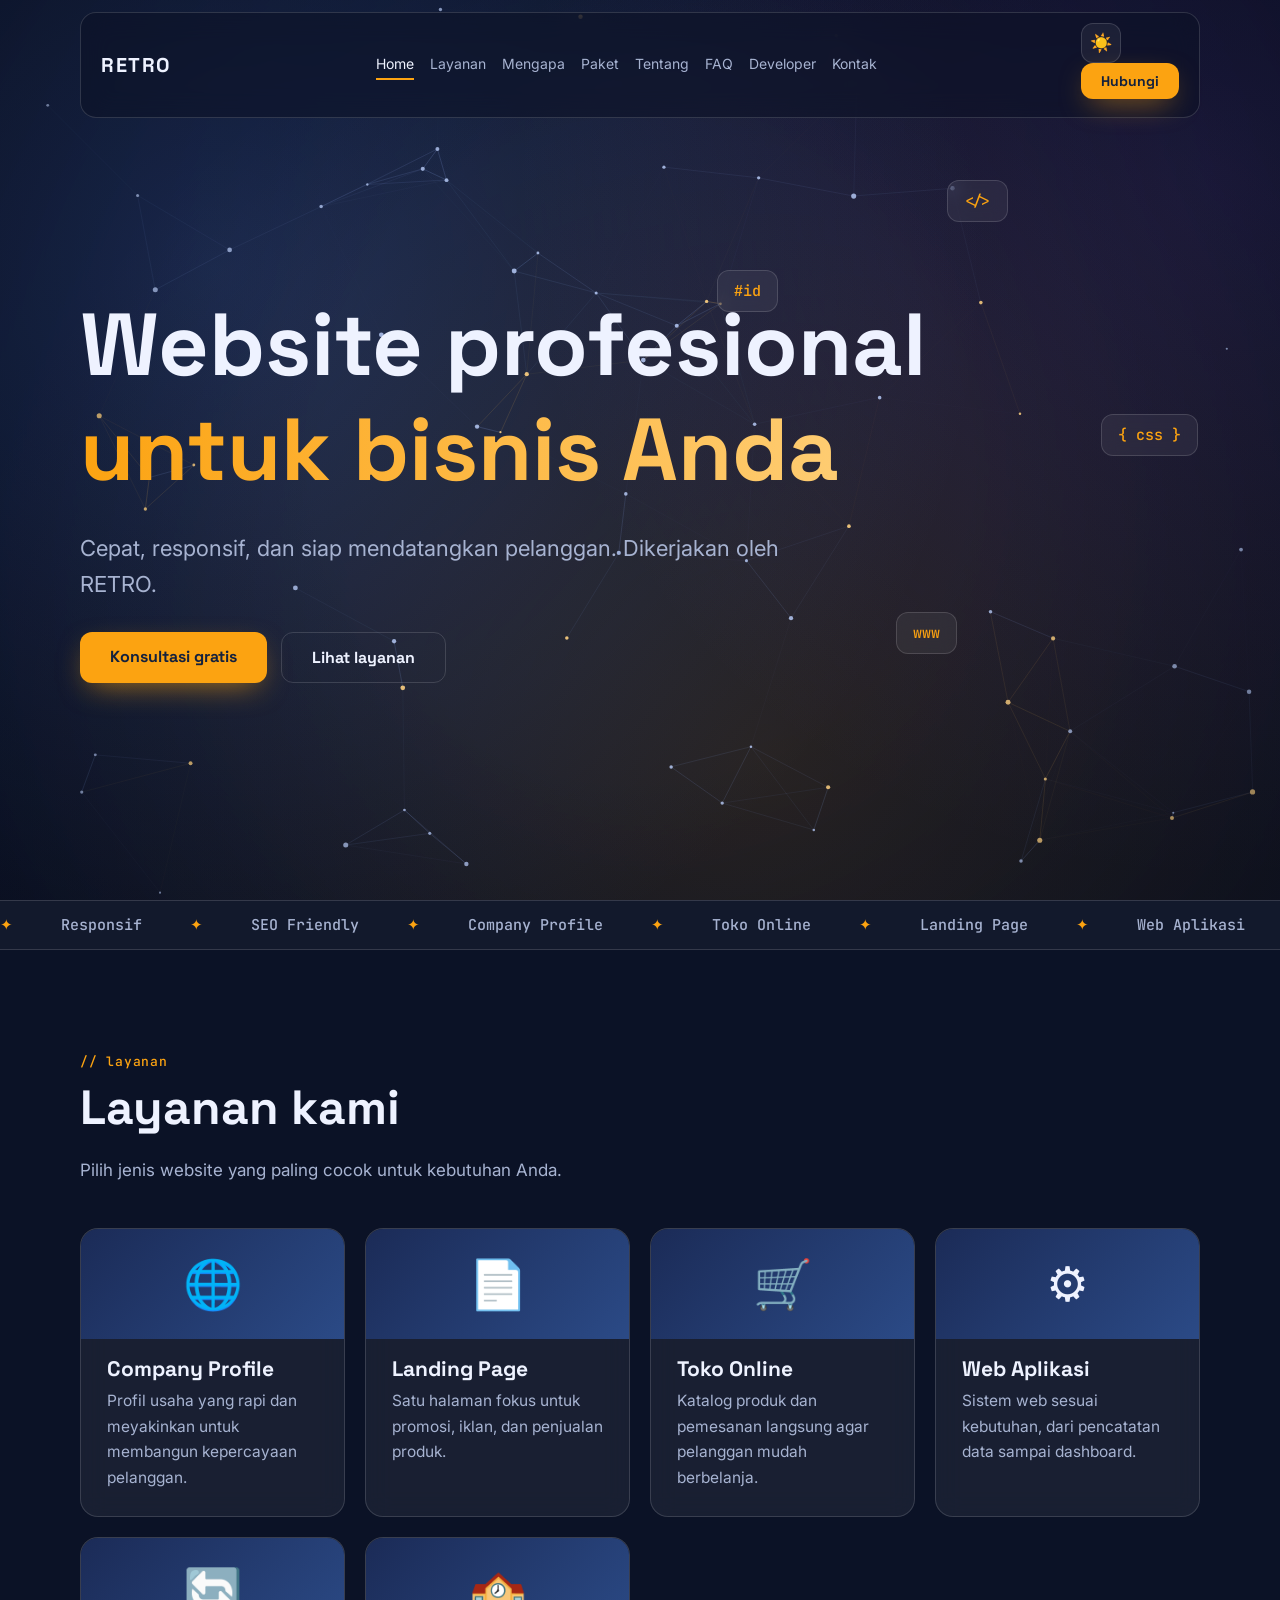
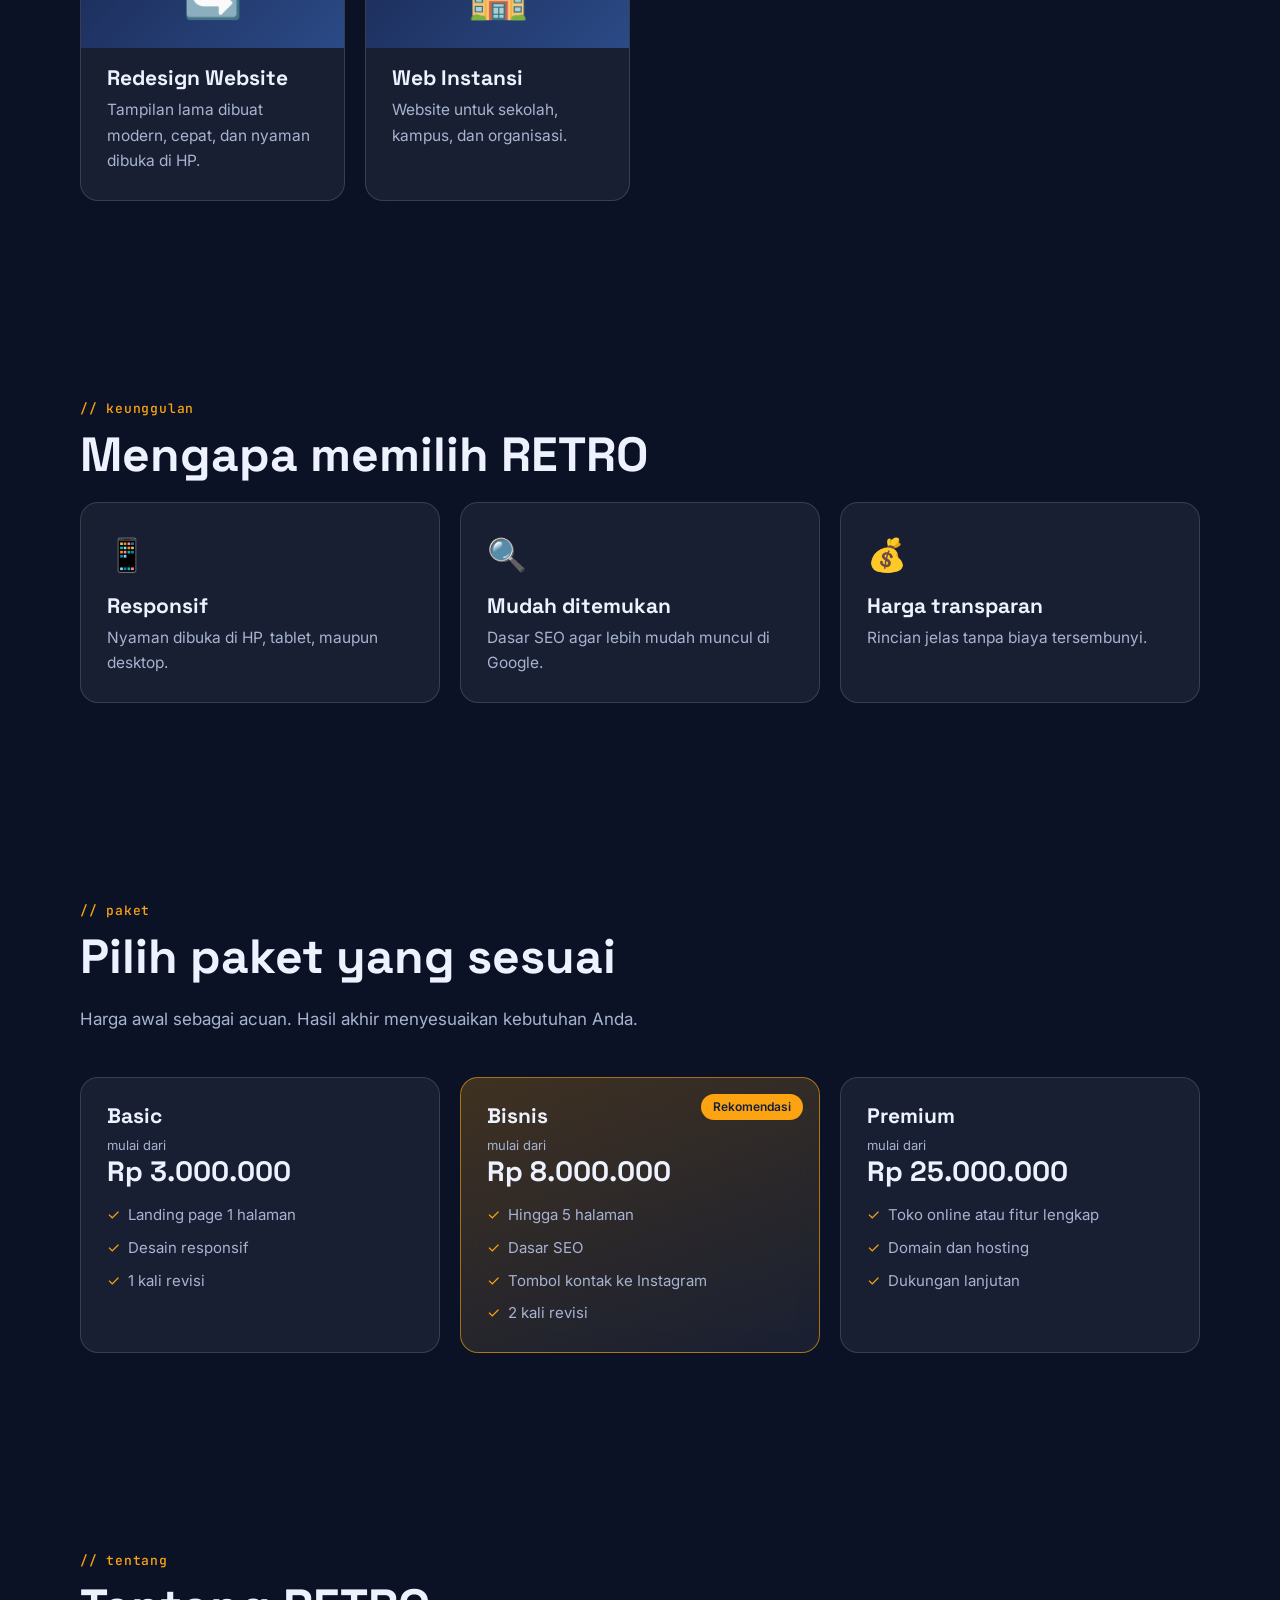
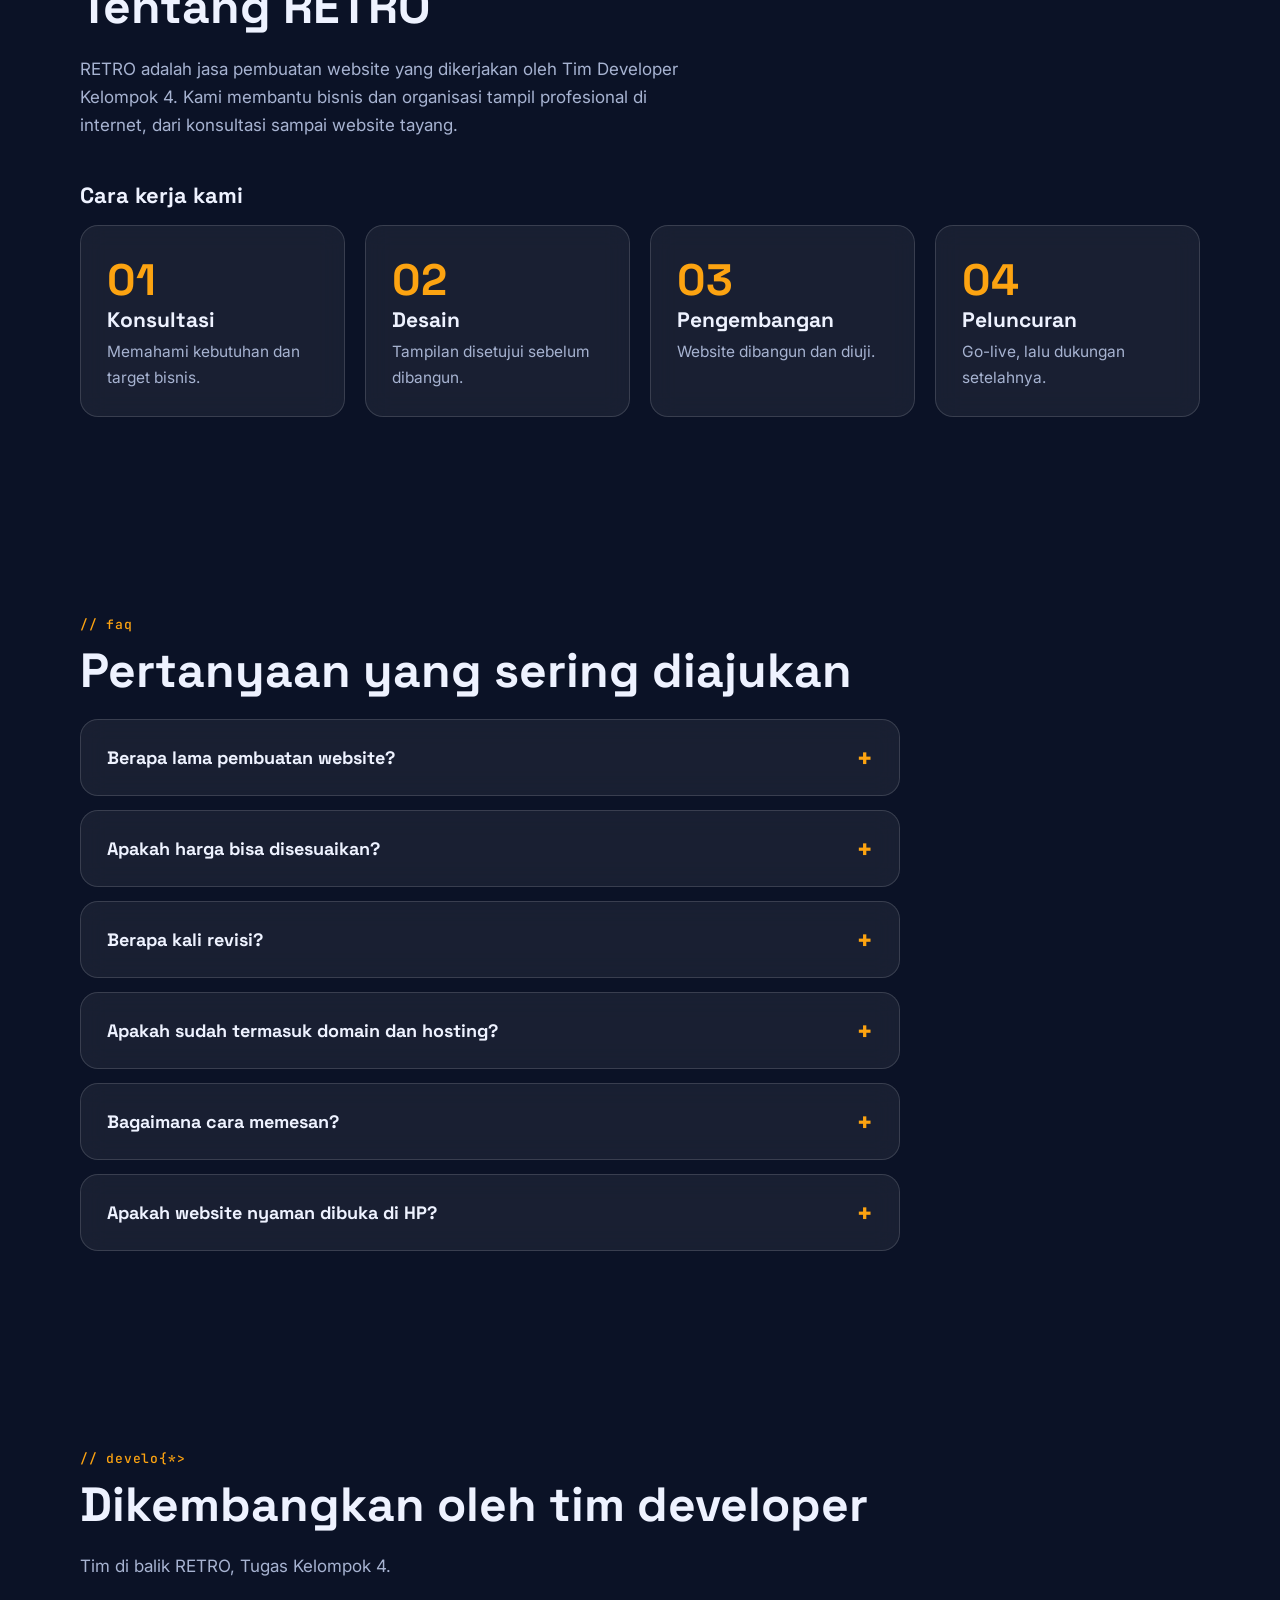
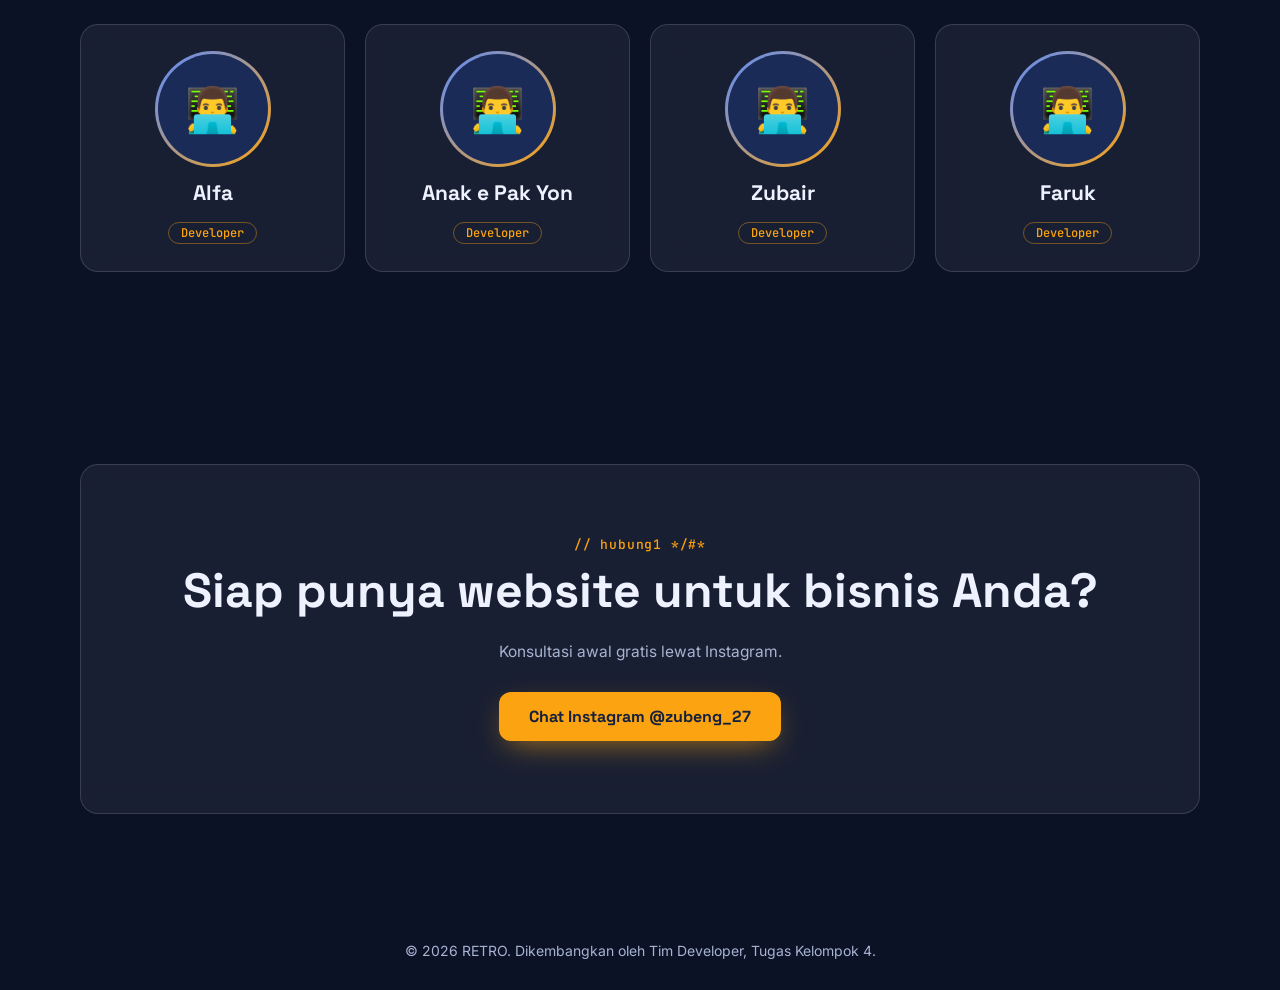
==== commit 61d66e6f: "Update index.html" ====
--- a/index.html
+++ b/index.html
@@ -11,14 +11,10 @@
 <link rel="preconnect" href="https://fonts.googleapis.com"><link rel="preconnect" href="https://fonts.gstatic.com" crossorigin>
 <link rel="stylesheet" href="https://fonts.googleapis.com/css2?family=Space+Grotesk:wght@500;700&family=Inter:wght@400;600&family=JetBrains+Mono:wght@500&display=swap">
 <style>
-:root{--logo:url("[data-uri]");--bg:#0B1226;--ink:#EEF2FF;--mute:#A7B3D1;--acc:#FCA311;--accT:#FCA311;--g1:#FCA311;--g2:#FFE0A0;--blue:#5B8CFF;--glass:rgba(255,255,255,.06);--glass2:rgba(255,255,255,.09);--mq:rgba(255,255,255,.03);--line:rgba(255,255,255,.14);--nav:rgba(11,18,38,.55);--nav2:rgba(11,18,38,.82);--glow:rgba(91,140,255,.16);--rip:rgba(255,255,255,.4);color-scheme:dark;box-sizing:border-box}
+:root{--logo:none;--bg:#0B1226;--ink:#EEF2FF;--mute:#A7B3D1;--acc:#FCA311;--accT:#FCA311;--g1:#FCA311;--g2:#FFE0A0;--blue:#5B8CFF;--glass:rgba(255,255,255,.06);--glass2:rgba(255,255,255,.09);--mq:rgba(255,255,255,.03);--line:rgba(255,255,255,.14);--nav:rgba(11,18,38,.55);--nav2:rgba(11,18,38,.82);--glow:rgba(91,140,255,.16);--rip:rgba(255,255,255,.4);color-scheme:dark;box-sizing:border-box}
 :root[data-theme="light"]{--bg:#F3F6FC;--ink:#0E1730;--mute:#56607A;--accT:#A85F00;--g1:#C26A00;--g2:#F0A020;--blue:#2F5BD8;--glass:rgba(255,255,255,.72);--glass2:rgba(255,255,255,.95);--mq:rgba(14,23,48,.04);--line:rgba(14,23,48,.14);--nav:rgba(255,255,255,.7);--nav2:rgba(255,255,255,.9);--glow:rgba(47,91,216,.12);--rip:rgba(252,163,17,.35);color-scheme:light}
 body{transition:background-color .4s,color .4s}
-.lg{display:inline-block;aspect-ratio:185/140;background:var(--logo) center/contain no-repeat;filter:drop-shadow(0 0 6px rgba(47,110,255,.5))}
-.logo .lg{height:46px}
-.lw{position:relative;width:84px;height:84px;display:grid;place-items:center}
-.lw .lg{position:absolute;height:36px;animation:pl 1.8s ease-in-out infinite}
-@keyframes pl{50%{transform:scale(1.12);filter:drop-shadow(0 0 12px rgba(47,110,255,.9))}}
+}
 .rt{display:flex;align-items:center;gap:10px}
 .tt{width:40px;height:40px;border-radius:12px;border:1px solid var(--line);background:var(--glass);color:var(--ink);font-size:18px;line-height:1;cursor:pointer;display:grid;place-items:center;transition:transform .25s,border-color .3s}
 .tt:hover{border-color:var(--acc);transform:rotate(18deg)}
@@ -84,9 +80,8 @@
 .card h3{font-size:21px;margin:0 0 8px}
 .card p{margin:0;color:var(--mute);font-size:15.5px}
 .ic{display:block;font-size:32px;margin-bottom:12px}
-.ph{position:relative;height:150px;margin:-26px -26px 18px;background:linear-gradient(135deg,#1B2B57,#2B4A86);display:flex;align-items:center;justify-content:center;font-size:48px}
-.ph img{position:absolute;inset:0;width:100%;height:100%;object-fit:cover;transition:transform .6s}
-.card:hover .ph img{transform:scale(1.08)}
+.ph{height:110px;margin:-26px -26px 18px;background:linear-gradient(135deg,#1B2B57,#2B4A86);display:flex;align-items:center;justify-content:center;font-size:48px}
+
 .price{font:700 28px 'Space Grotesk',sans-serif;margin:10px 0 4px}
 .price small{display:block;font:400 13px Inter,sans-serif;color:var(--mute)}
 .pk ul{list-style:none;margin:14px 0 0;padding:0;display:grid;gap:8px;color:var(--mute);font-size:15px}
@@ -95,12 +90,9 @@
 .badge{position:absolute;top:16px;right:16px;font-size:12px;font-weight:600;background:var(--acc);color:#14213D;padding:3px 12px;border-radius:99px}
 .n{font:700 44px 'Space Grotesk',sans-serif;color:var(--accT)}
 .tm{text-align:center}
-.cut{position:relative;height:300px;margin:-26px -26px 14px;background:radial-gradient(ellipse at 50% 78%,rgba(91,140,255,.38),transparent 62%),linear-gradient(180deg,rgba(255,255,255,.05),transparent)}
-.cut img{position:absolute;left:50%;bottom:0;transform:translateX(-50%);height:var(--h,100%);width:auto;max-width:none;-webkit-mask-image:linear-gradient(#000 82%,transparent);mask-image:linear-gradient(#000 82%,transparent);filter:drop-shadow(0 10px 18px rgba(0,0,0,.35));transition:transform .5s cubic-bezier(.2,.8,.2,1)}
-.card:hover .cut img{transform:translateX(-50%) scale(1.05)}
-.av{width:116px;height:116px;margin:0 auto 14px;border-radius:50%;padding:3px;background:linear-gradient(135deg,var(--blue),var(--acc))}
-.av>div{position:relative;width:100%;height:100%;border-radius:50%;overflow:hidden;background:#1B2B57;display:flex;align-items:center;justify-content:center;font-size:44px}
-.av img{position:absolute;inset:0;width:100%;height:100%;object-fit:cover;object-position:center top}
+
+
+.av{width:116px;height:116px;margin:0 auto 14px;border-radius:50%;padding:3px;background:linear-gradient(135deg,var(--blue),var(--acc))}.av>div{width:100%;height:100%;border-radius:50%;background:#1B2B57;display:grid;place-items:center;font-size:44px}
 .role{display:inline-block;margin-top:10px;font:500 12px 'JetBrains Mono',monospace;color:var(--accT);border:1px solid rgba(252,163,17,.4);border-radius:99px;padding:2px 12px}
 .nav{transition:padding .3s,background .3s}.nav.sm{padding:6px 18px;background:var(--nav2)}
 #cg{position:fixed;top:0;left:0;width:500px;height:500px;z-index:-1;pointer-events:none;background:radial-gradient(circle,var(--glow),transparent 62%);transform:translate(-999px,-999px)}
@@ -139,11 +131,11 @@
 <noscript><style>#ld{display:none}.rv,.sub,.act{opacity:1;translate:none;transform:none}.ln>span{transform:none}</style></noscript>
 </head>
 <body class="lock">
-<div id="ld"><div class="lw"><div class="ring"></div><span class="lg" role="img" aria-label="Logo RETRO"></span></div><div class="ld-t">TUGAS KELOMPOK 4</div><div class="ld-s">memuat RETRO <b id="pc">0</b>%</div><div class="ld-bar"><i id="lb"></i></div></div>
+<div id="ld"><div class="lw"><div class="ring"></div></div><div class="ld-t">TUGAS KELOMPOK 4</div><div class="ld-s">memuat RETRO <b id="pc">0</b>%</div><div class="ld-bar"><i id="lb"></i></div></div>
 <div id="bar"></div>
 <canvas id="bg" aria-hidden="true"></canvas><div id="cg"></div>
 <header><div class="nav">
-  <a class="logo" href="#beranda"><span class="lg" role="img" aria-label="Logo RETRO"></span>RETRO</a>
+  <a class="logo" href="#beranda">RETRO</a>
   <nav class="links"><a href="#beranda">Home</a><a href="#layanan">Layanan</a><a href="#mengapa">Mengapa</a><a href="#paket">Paket</a><a href="#tentang">Tentang</a><a href="#faq">FAQ</a><a href="#tim">Developer</a><a href="#kontak">Kontak</a></nav>
   <div class="rt"><button class="tt" id="tt" type="button" aria-label="Ganti tema"></button><a class="btn sm" href="https://instagram.com/zubeng_27" target="_blank" rel="noopener">Hubungi</a></div>
 </div></header>
@@ -166,7 +158,7 @@
 <footer>© 2026 RETRO. Dikembangkan oleh Tim Developer, Tugas Kelompok 4.</footer>
 <script>
 /* ===== EDIT DATA DI SINI ===== */
-var SV=[['🌐','Company Profile','Profil usaha yang rapi dan meyakinkan untuk membangun kepercayaan pelanggan.','company-profile.jpg'],['📄','Landing Page','Satu halaman fokus untuk promosi, iklan, dan penjualan produk.','landing-page.jpg'],['🛒','Toko Online','Katalog produk dan pemesanan langsung agar pelanggan mudah berbelanja.','toko-online.jpg'],['⚙️','Web Aplikasi','Sistem web sesuai kebutuhan, dari pencatatan data sampai dashboard.','web-aplikasi.jpg'],['🔄','Redesign Website','Tampilan lama dibuat modern, cepat, dan nyaman dibuka di HP.','redesign.jpg'],['🏫','Web Instansi','Website untuk sekolah, kampus, dan organisasi.','web-instansi.jpg']];
+var SV=[['🌐','Company Profile','Profil usaha yang rapi dan meyakinkan untuk membangun kepercayaan pelanggan.'],['📄','Landing Page','Satu halaman fokus untuk promosi, iklan, dan penjualan produk.'],['🛒','Toko Online','Katalog produk dan pemesanan langsung agar pelanggan mudah berbelanja.'],['⚙️','Web Aplikasi','Sistem web sesuai kebutuhan, dari pencatatan data sampai dashboard.'],['🔄','Redesign Website','Tampilan lama dibuat modern, cepat, dan nyaman dibuka di HP.'],['🏫','Web Instansi','Website untuk sekolah, kampus, dan organisasi.']];
 var KE=[['📱','Responsif','Nyaman dibuka di HP, tablet, maupun desktop.'],['🔍','Mudah ditemukan','Dasar SEO agar lebih mudah muncul di Google.'],['💰','Harga transparan','Rincian jelas tanpa biaya tersembunyi.']];
 var PK=[['Basic','Rp 3.000.000',['Landing page 1 halaman','Desain responsif','1 kali revisi']],['Bisnis','Rp 8.000.000',['Hingga 5 halaman','Dasar SEO','Tombol kontak ke Instagram','2 kali revisi'],1],['Premium','Rp 25.000.000',['Toko online atau fitur lengkap','Domain dan hosting','Dukungan lanjutan']]];
 var ST=[['01','Konsultasi','Memahami kebutuhan dan target bisnis.'],['02','Desain','Tampilan disetujui sebelum dibangun.'],['03','Pengembangan','Website dibangun dan diuji.'],['04','Peluncuran','Go-live, lalu dukungan setelahnya.']];
@@ -181,9 +173,9 @@
 function esc(s){return s.replace(/&/g,'&amp;').replace(/</g,'&lt;').replace(/>/g,'&gt;')}
 function put(id,a,f){$(id).innerHTML=a.map(f).join('')}
 put('#kg',KE,function(x){return '<div class="card rv"><span class="ic">'+x[0]+'</span><h3>'+x[1]+'</h3><p>'+x[2]+'</p></div>'});
-put('#sg',SV,function(x){return '<div class="card rv"><div class="ph"><span>'+x[0]+'</span><img src="images/'+x[3]+'" alt="'+x[1]+'" loading="lazy" onerror="this.remove()"></div><h3>'+x[1]+'</h3><p>'+x[2]+'</p></div>'});
+put('#sg',SV,function(x){return '<div class="card rv"><div class="ph"><span>'+x[0]+'</span></div><h3>'+x[1]+'</h3><p>'+x[2]+'</p></div>'});
 put('#pg',PK,function(x){return '<div class="card pk rv'+(x[3]?' hl':'')+'">'+(x[3]?'<span class="badge">Rekomendasi</span>':'')+'<h3>'+x[0]+'</h3><div class="price"><small>mulai dari</small>'+x[1]+'</div><ul>'+x[2].map(function(l){return '<li>'+l+'</li>'}).join('')+'</ul></div>'});
-put('#mg',TM,function(x){return '<div class="card tm rv"><div class="cut"><img src="'+x[2]+'" alt="'+x[0]+'" style="--h:'+x[3]+'%"></div><h3>'+x[0]+'</h3><span class="role">'+x[1]+'</span></div>'});
+put('#mg',TM,function(x){return '<div class="card tm rv"><div class="av"><div>👨‍💻</div></div><h3>'+x[0]+'</h3><span class="role">'+x[1]+'</span></div>'});
 put('#fg',FQ,function(x){return '<details class="card faq rv"><summary>'+x[0]+'</summary><p>'+x[1]+'</p></details>'});
 put('#tg',ST,function(x){return '<div class="card rv"><div class="n">'+x[0]+'</div><h3>'+x[1]+'</h3><p>'+x[2]+'</p></div>'});
 
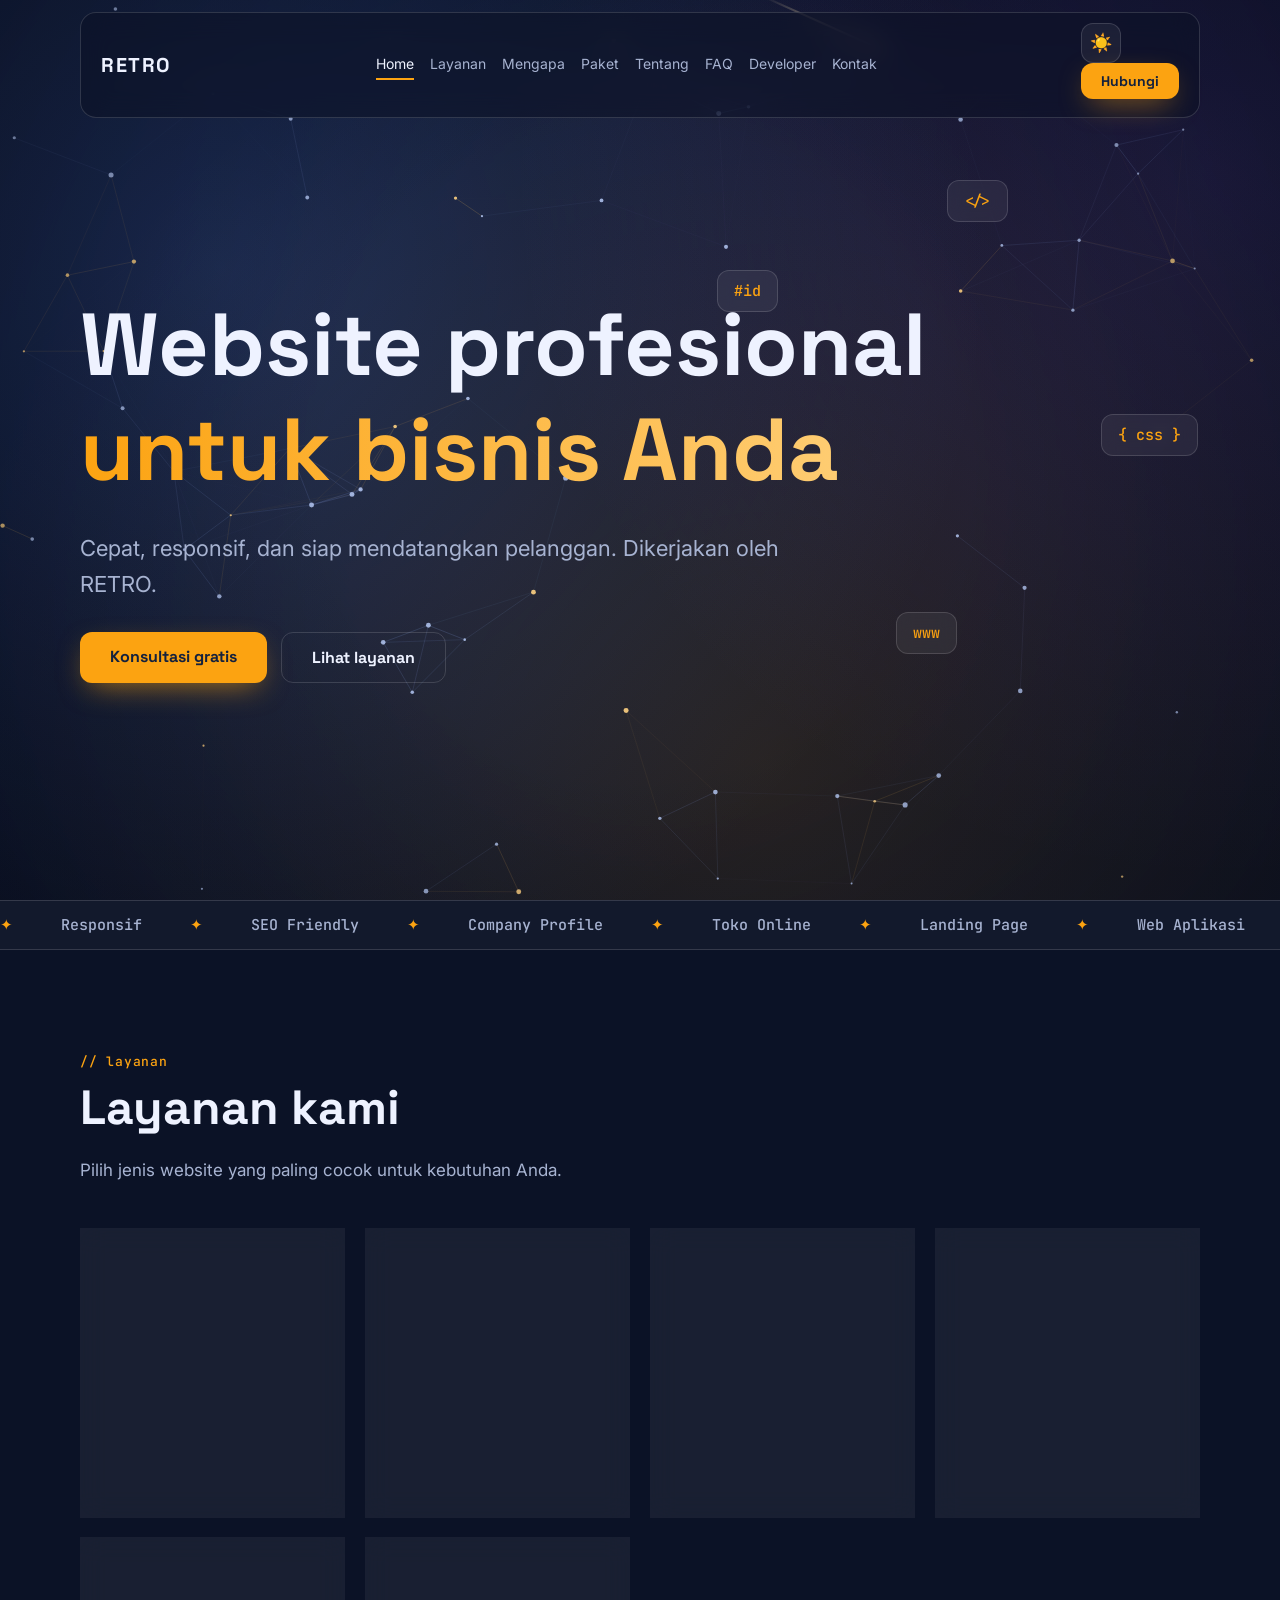
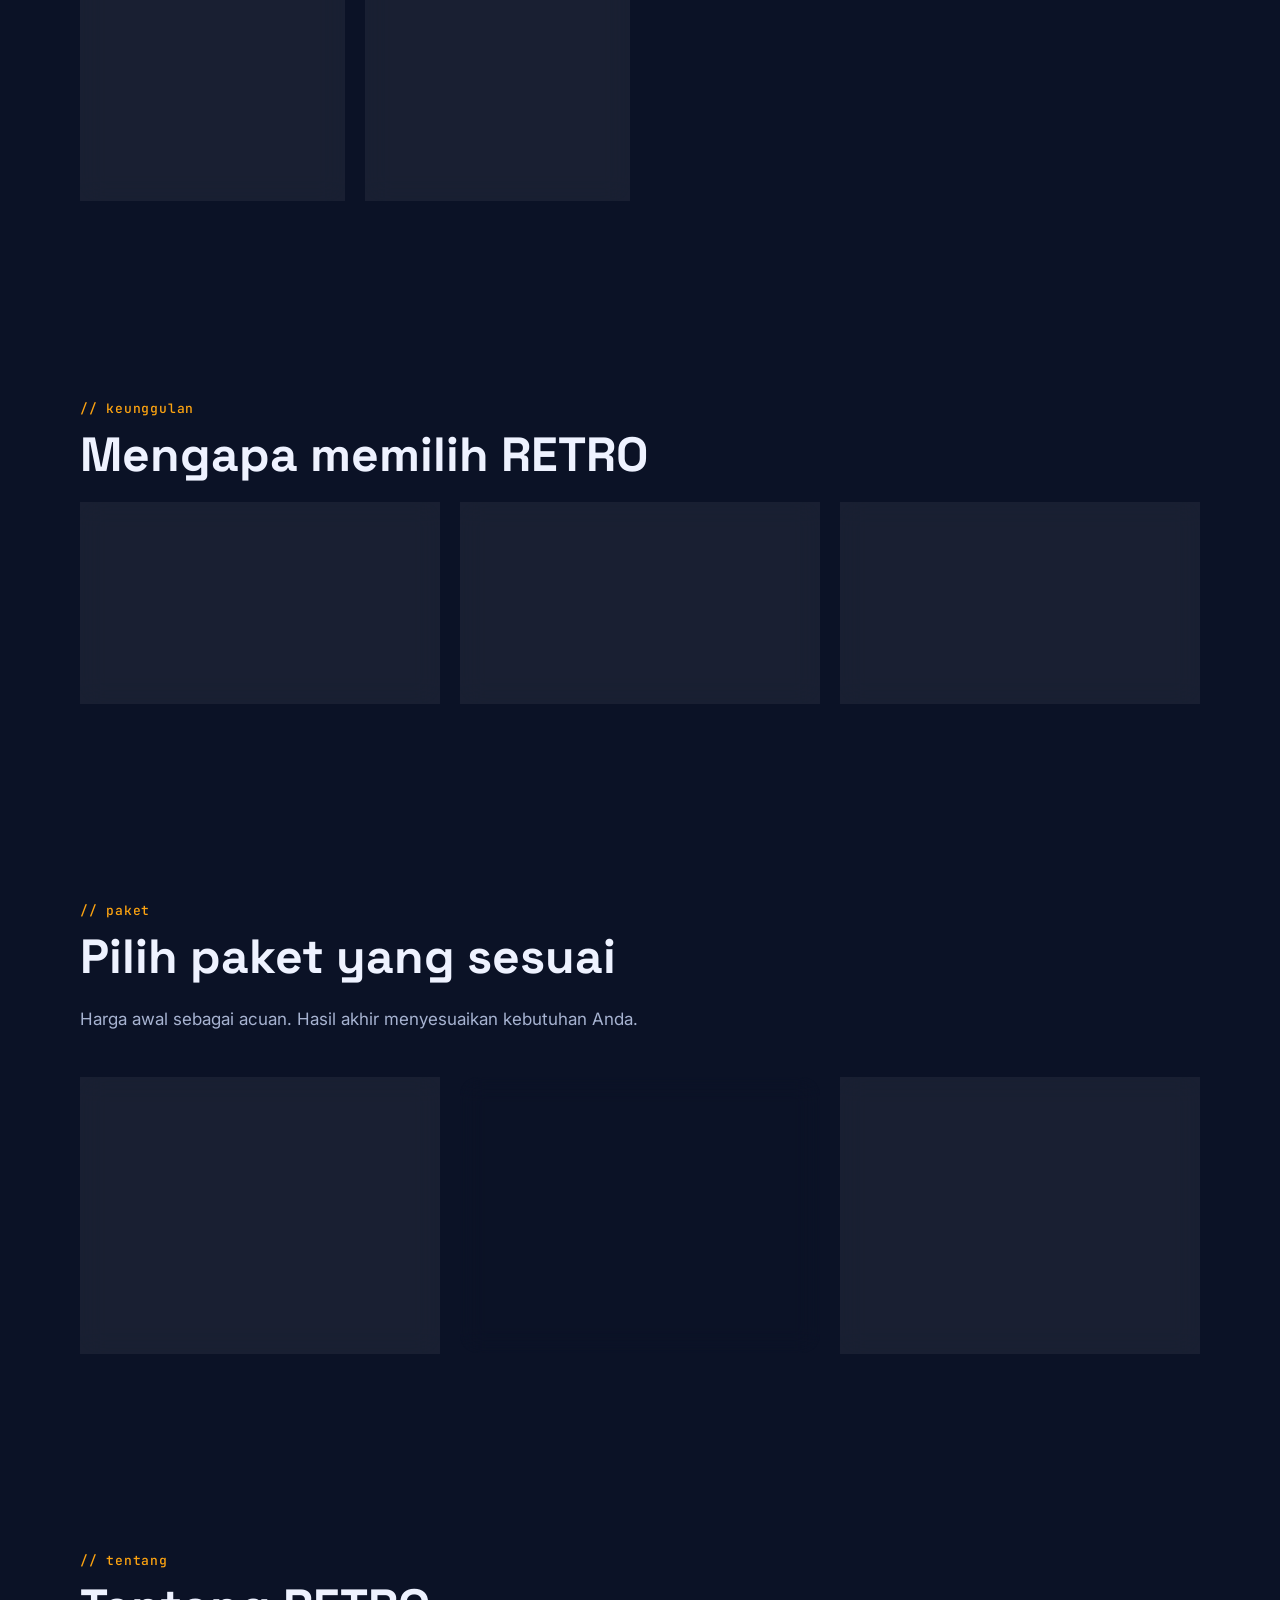
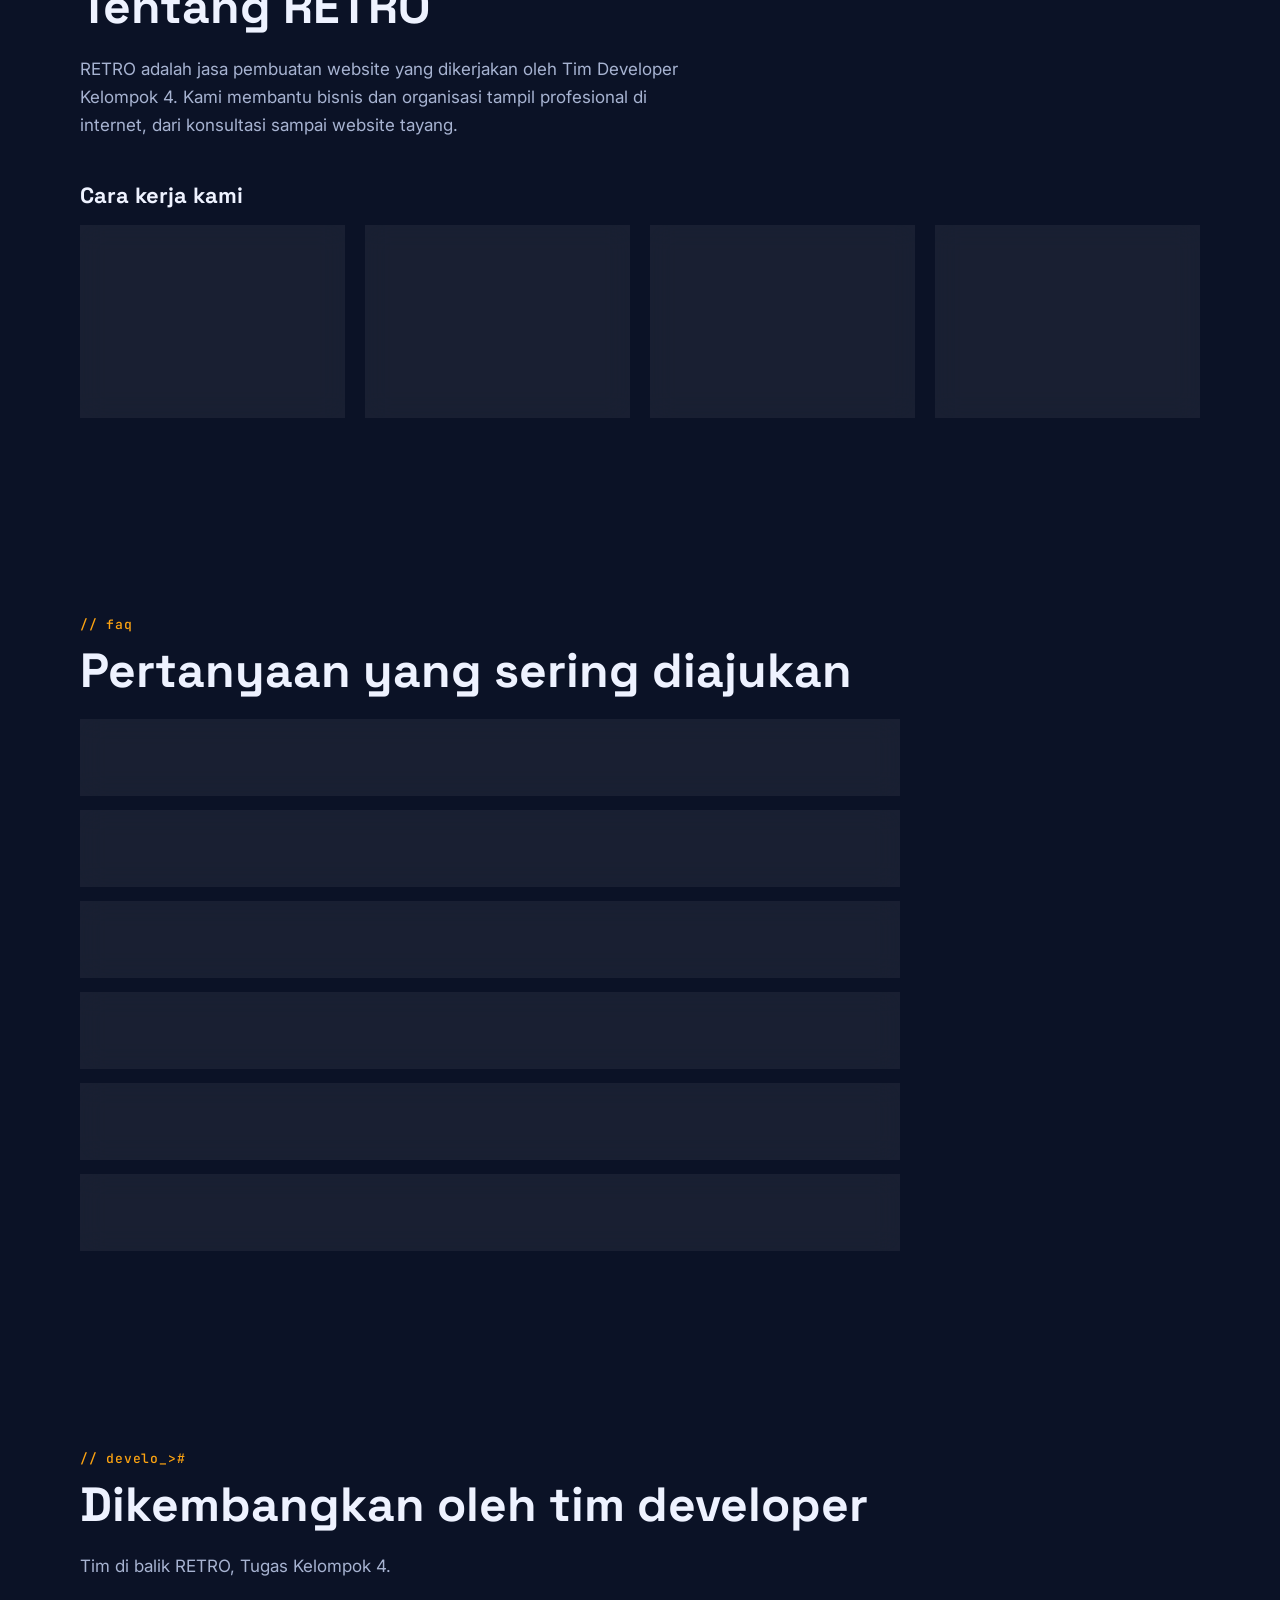
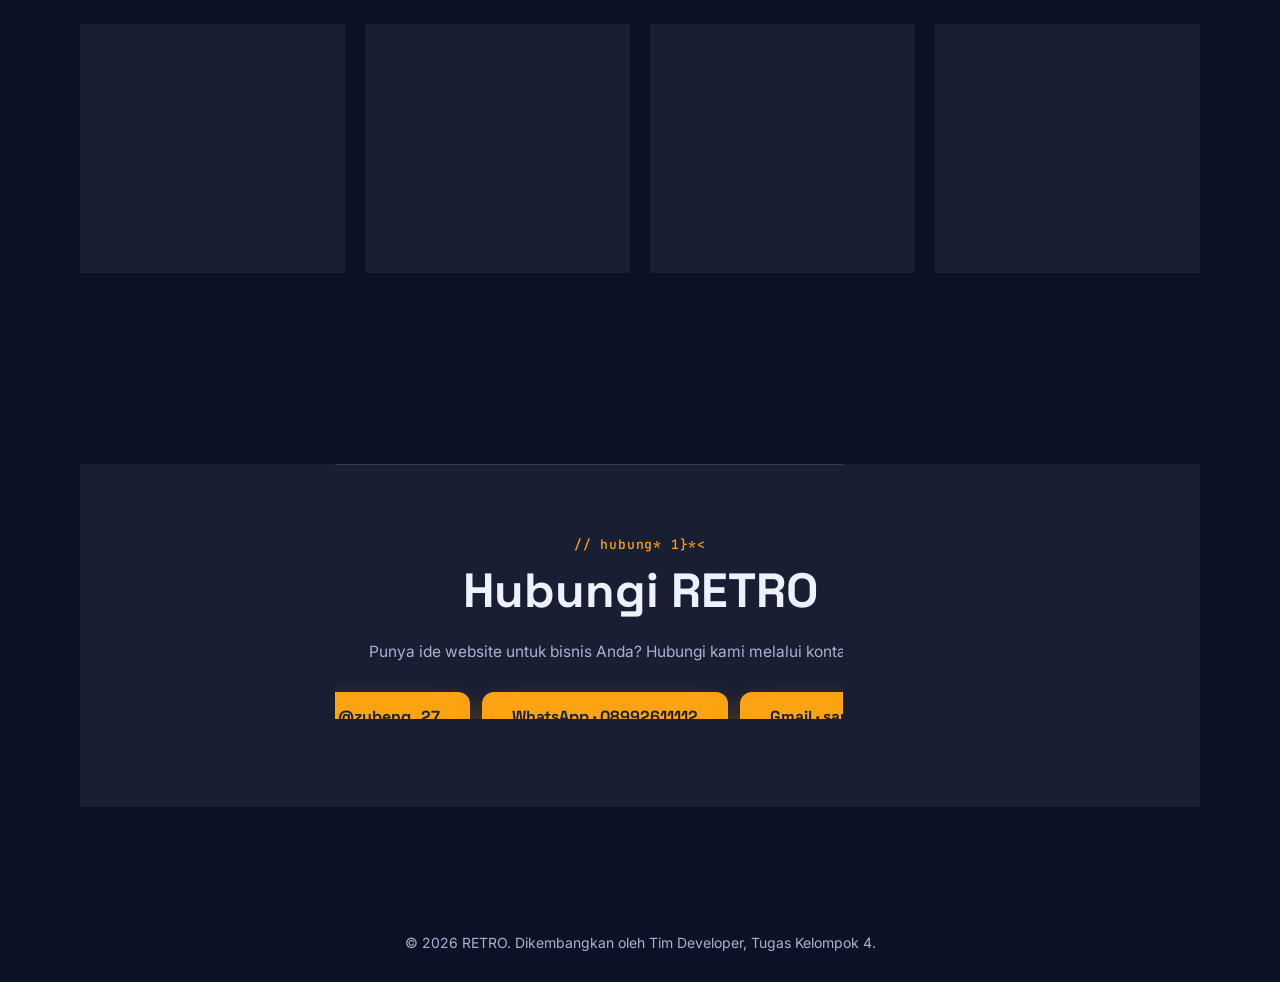
==== commit 03dc1673: "Update index.html" ====
--- a/index.html
+++ b/index.html
@@ -153,7 +153,45 @@
 <section id="tentang"><div class="wrap"><div class="rv"><span class="tag">// tentang</span><h2>Tentang RETRO</h2><p class="lead">RETRO adalah jasa pembuatan website yang dikerjakan oleh Tim Developer Kelompok 4. Kami membantu bisnis dan organisasi tampil profesional di internet, dari konsultasi sampai website tayang.</p><h3 class="sh">Cara kerja kami</h3></div><div class="grid" id="tg"></div></div></section>
 <section id="faq"><div class="wrap"><div class="rv"><span class="tag">// faq</span><h2>Pertanyaan yang sering diajukan</h2></div><div class="faqs" id="fg"></div></div></section>
 <section id="tim"><div class="wrap"><div class="rv"><span class="tag">// developer</span><h2>Dikembangkan oleh tim developer</h2><p class="lead">Tim di balik RETRO, Tugas Kelompok 4.</p></div><div class="grid" id="mg"></div></div></section>
-<section id="kontak"><div class="wrap"><div class="card cta rv"><span class="tag">// hubungi kami</span><h2>Siap punya website untuk bisnis Anda?</h2><p class="lead">Konsultasi awal gratis lewat Instagram.</p><a class="btn" href="https://instagram.com/zubeng_27" target="_blank" rel="noopener">Chat Instagram @zubeng_27</a></div></div></section>
+
+<section id="kontak">
+  <div class="wrap">
+    <div class="card cta rv">
+      <span class="tag">// hubungi kami</span>
+
+      <h2>Hubungi RETRO</h2>
+
+      <p class="lead">
+        Punya ide website untuk bisnis Anda?
+        Hubungi kami melalui kontak berikut.
+      </p>
+
+      <div class="contact-actions" style="display:flex;flex-wrap:wrap;justify-content:center;gap:12px;margin-top:24px">
+
+        <a class="btn"
+           href="https://www.instagram.com/zubeng_27/"
+           target="_blank"
+           rel="noopener">
+          Instagram · @zubeng_27
+        </a>
+
+        <a class="btn"
+           href="https://wa.me/628992611112"
+           target="_blank"
+           rel="noopener">
+          WhatsApp · 08992611112
+        </a>
+
+        <a class="btn"
+           href="mailto:sayazubair005@gmail.com">
+          Gmail · sayazubair005@gmail.com
+        </a>
+
+      </div>
+    </div>
+  </div>
+</section>
+
 </main>
 <footer>© 2026 RETRO. Dikembangkan oleh Tim Developer, Tugas Kelompok 4.</footer>
 <script>
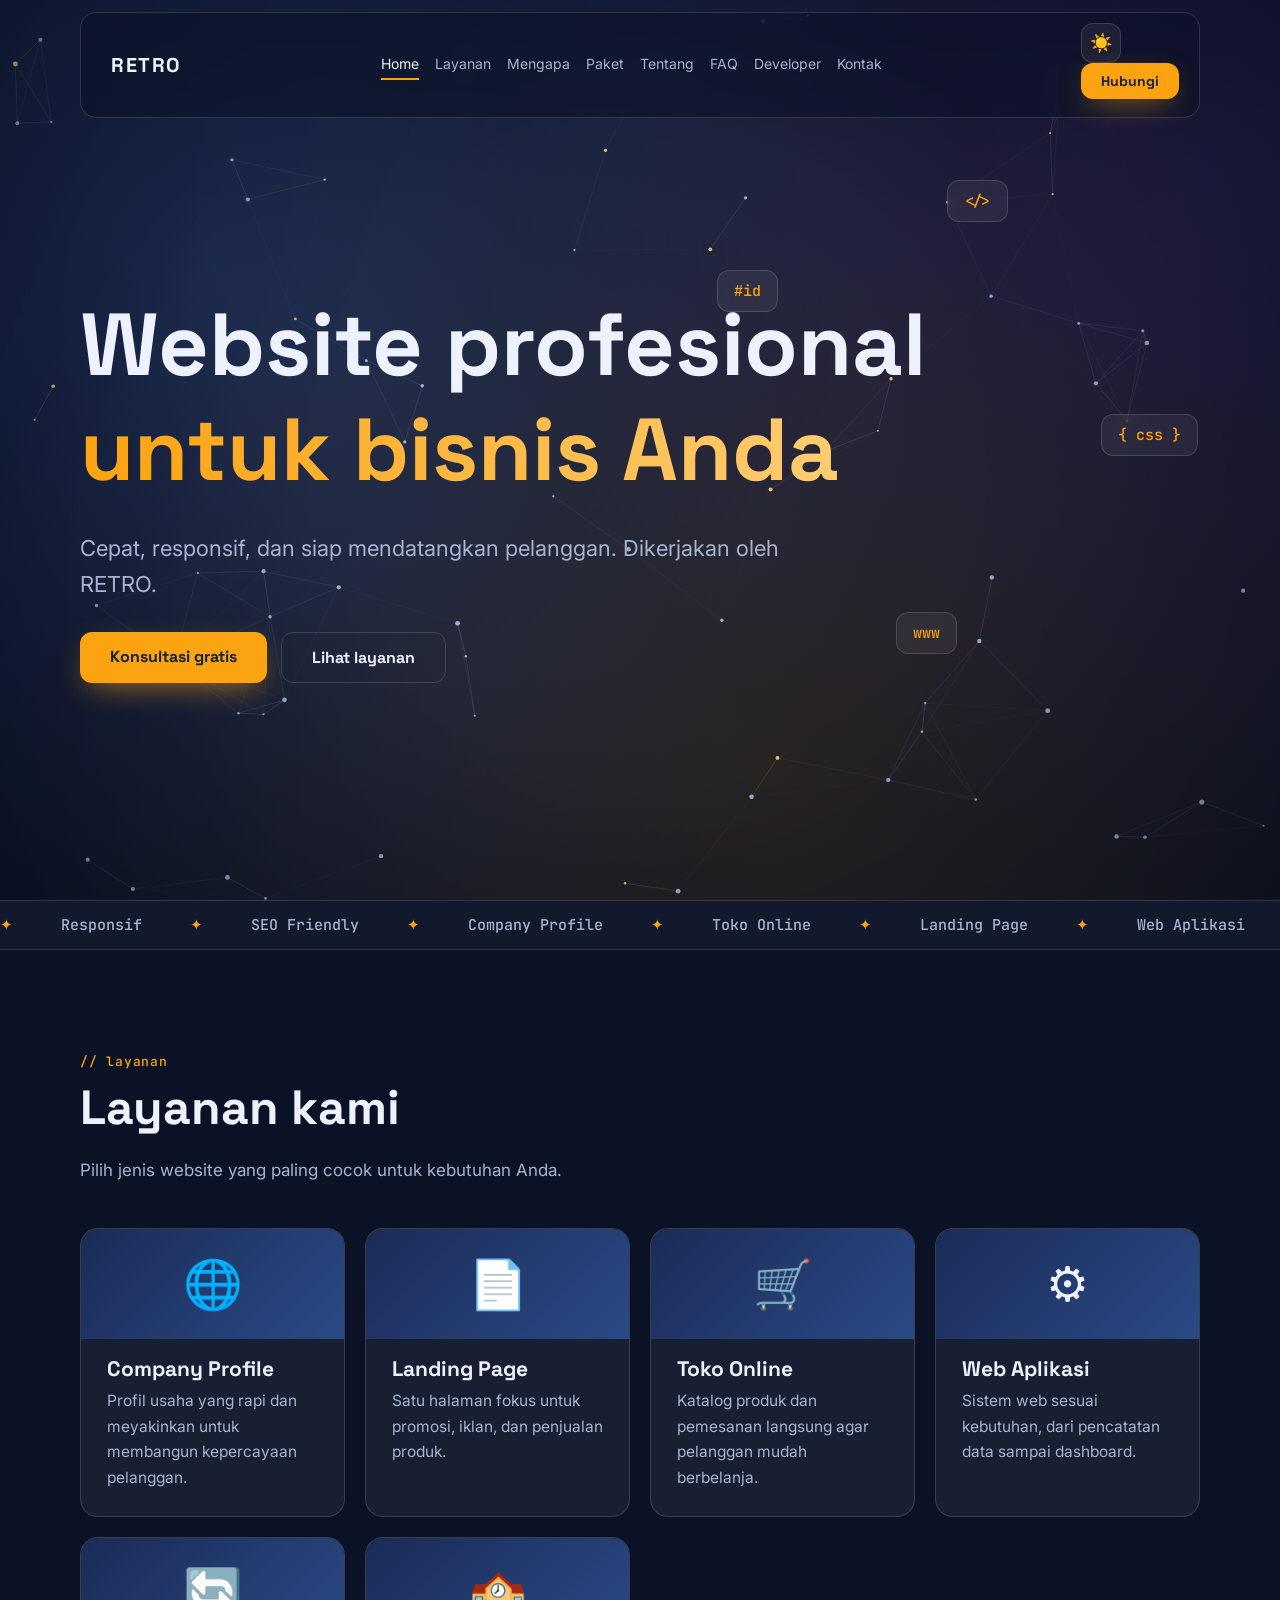
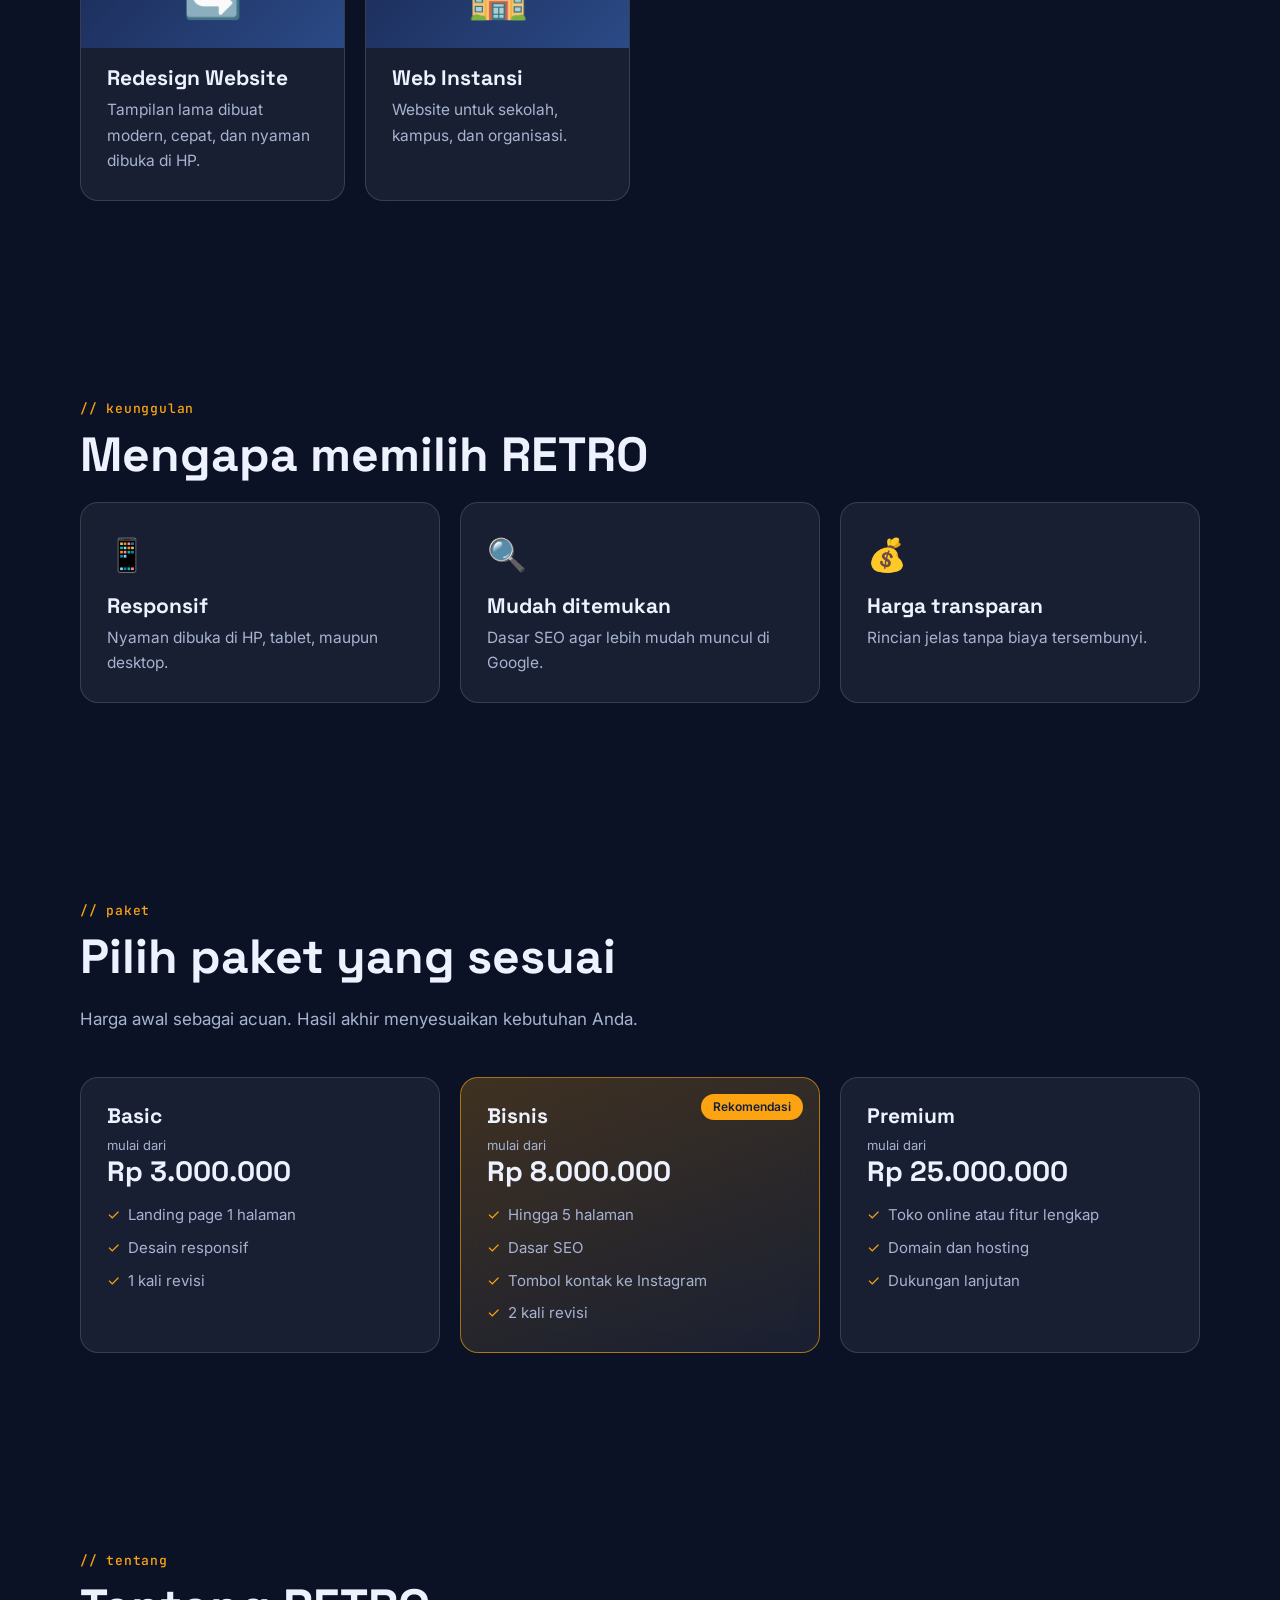
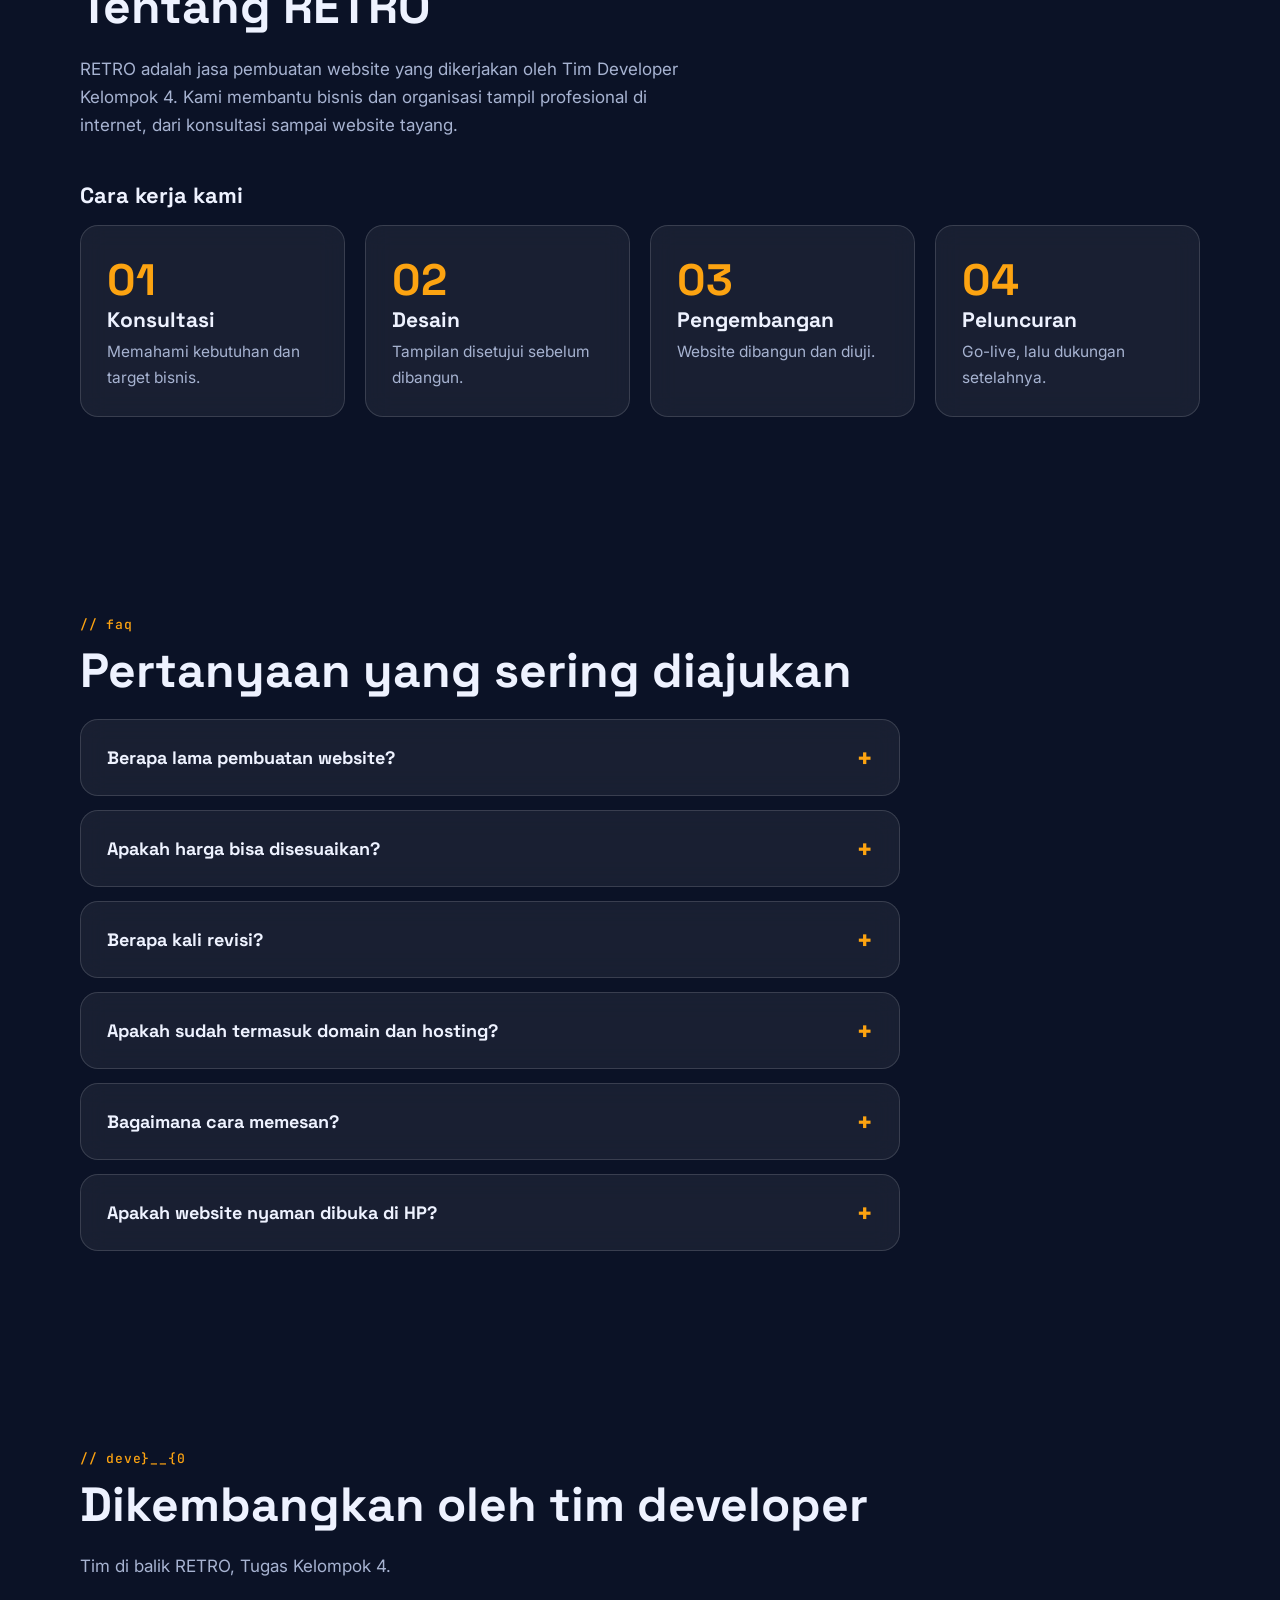
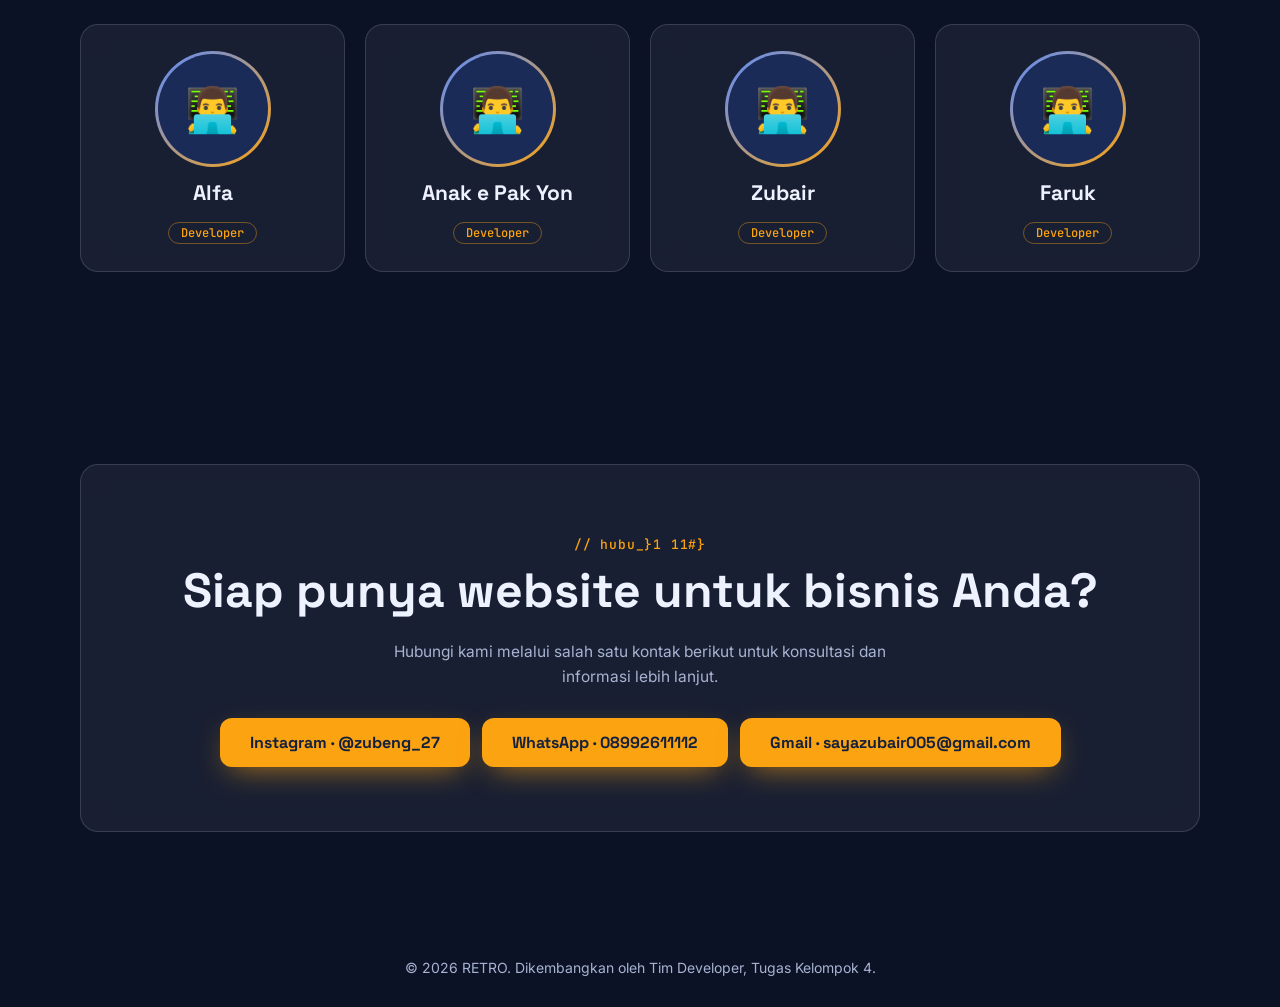
==== commit 61e70799: "Update index.html" ====
--- a/index.html
+++ b/index.html
@@ -11,7 +11,7 @@
 <link rel="preconnect" href="https://fonts.googleapis.com"><link rel="preconnect" href="https://fonts.gstatic.com" crossorigin>
 <link rel="stylesheet" href="https://fonts.googleapis.com/css2?family=Space+Grotesk:wght@500;700&family=Inter:wght@400;600&family=JetBrains+Mono:wght@500&display=swap">
 <style>
-:root{--logo:none;--bg:#0B1226;--ink:#EEF2FF;--mute:#A7B3D1;--acc:#FCA311;--accT:#FCA311;--g1:#FCA311;--g2:#FFE0A0;--blue:#5B8CFF;--glass:rgba(255,255,255,.06);--glass2:rgba(255,255,255,.09);--mq:rgba(255,255,255,.03);--line:rgba(255,255,255,.14);--nav:rgba(11,18,38,.55);--nav2:rgba(11,18,38,.82);--glow:rgba(91,140,255,.16);--rip:rgba(255,255,255,.4);color-scheme:dark;box-sizing:border-box}
+:root{--logo:url("[data-uri]");--bg:#0B1226;--ink:#EEF2FF;--mute:#A7B3D1;--acc:#FCA311;--accT:#FCA311;--g1:#FCA311;--g2:#FFE0A0;--blue:#5B8CFF;--glass:rgba(255,255,255,.06);--glass2:rgba(255,255,255,.09);--mq:rgba(255,255,255,.03);--line:rgba(255,255,255,.14);--nav:rgba(11,18,38,.55);--nav2:rgba(11,18,38,.82);--glow:rgba(91,140,255,.16);--rip:rgba(255,255,255,.4);color-scheme:dark;box-sizing:border-box}
 :root[data-theme="light"]{--bg:#F3F6FC;--ink:#0E1730;--mute:#56607A;--accT:#A85F00;--g1:#C26A00;--g2:#F0A020;--blue:#2F5BD8;--glass:rgba(255,255,255,.72);--glass2:rgba(255,255,255,.95);--mq:rgba(14,23,48,.04);--line:rgba(14,23,48,.14);--nav:rgba(255,255,255,.7);--nav2:rgba(255,255,255,.9);--glow:rgba(47,91,216,.12);--rip:rgba(252,163,17,.35);color-scheme:light}
 body{transition:background-color .4s,color .4s}
 }
@@ -131,11 +131,11 @@
 <noscript><style>#ld{display:none}.rv,.sub,.act{opacity:1;translate:none;transform:none}.ln>span{transform:none}</style></noscript>
 </head>
 <body class="lock">
-<div id="ld"><div class="lw"><div class="ring"></div></div><div class="ld-t">TUGAS KELOMPOK 4</div><div class="ld-s">memuat RETRO <b id="pc">0</b>%</div><div class="ld-bar"><i id="lb"></i></div></div>
+<div id="ld"><div class="lw"><div class="ring"></div><span class="lg" role="img" aria-label="Logo RETRO"></span></div><div class="ld-t">TUGAS KELOMPOK 4</div><div class="ld-s">memuat RETRO <b id="pc">0</b>%</div><div class="ld-bar"><i id="lb"></i></div></div>
 <div id="bar"></div>
 <canvas id="bg" aria-hidden="true"></canvas><div id="cg"></div>
 <header><div class="nav">
-  <a class="logo" href="#beranda">RETRO</a>
+  <a class="logo" href="#beranda"><span class="lg" role="img" aria-label="Logo RETRO"></span>RETRO</a>
   <nav class="links"><a href="#beranda">Home</a><a href="#layanan">Layanan</a><a href="#mengapa">Mengapa</a><a href="#paket">Paket</a><a href="#tentang">Tentang</a><a href="#faq">FAQ</a><a href="#tim">Developer</a><a href="#kontak">Kontak</a></nav>
   <div class="rt"><button class="tt" id="tt" type="button" aria-label="Ganti tema"></button><a class="btn sm" href="https://instagram.com/zubeng_27" target="_blank" rel="noopener">Hubungi</a></div>
 </div></header>
@@ -153,45 +153,7 @@
 <section id="tentang"><div class="wrap"><div class="rv"><span class="tag">// tentang</span><h2>Tentang RETRO</h2><p class="lead">RETRO adalah jasa pembuatan website yang dikerjakan oleh Tim Developer Kelompok 4. Kami membantu bisnis dan organisasi tampil profesional di internet, dari konsultasi sampai website tayang.</p><h3 class="sh">Cara kerja kami</h3></div><div class="grid" id="tg"></div></div></section>
 <section id="faq"><div class="wrap"><div class="rv"><span class="tag">// faq</span><h2>Pertanyaan yang sering diajukan</h2></div><div class="faqs" id="fg"></div></div></section>
 <section id="tim"><div class="wrap"><div class="rv"><span class="tag">// developer</span><h2>Dikembangkan oleh tim developer</h2><p class="lead">Tim di balik RETRO, Tugas Kelompok 4.</p></div><div class="grid" id="mg"></div></div></section>
-
-<section id="kontak">
-  <div class="wrap">
-    <div class="card cta rv">
-      <span class="tag">// hubungi kami</span>
-
-      <h2>Hubungi RETRO</h2>
-
-      <p class="lead">
-        Punya ide website untuk bisnis Anda?
-        Hubungi kami melalui kontak berikut.
-      </p>
-
-      <div class="contact-actions" style="display:flex;flex-wrap:wrap;justify-content:center;gap:12px;margin-top:24px">
-
-        <a class="btn"
-           href="https://www.instagram.com/zubeng_27/"
-           target="_blank"
-           rel="noopener">
-          Instagram · @zubeng_27
-        </a>
-
-        <a class="btn"
-           href="https://wa.me/628992611112"
-           target="_blank"
-           rel="noopener">
-          WhatsApp · 08992611112
-        </a>
-
-        <a class="btn"
-           href="mailto:sayazubair005@gmail.com">
-          Gmail · sayazubair005@gmail.com
-        </a>
-
-      </div>
-    </div>
-  </div>
-</section>
-
+<section id="kontak"><div class="wrap"><div class="card cta rv"><span class="tag">// hubungi kami</span><h2>Siap punya website untuk bisnis Anda?</h2><p class="lead">Hubungi kami melalui salah satu kontak berikut untuk konsultasi dan informasi lebih lanjut.</p><div class="contact-actions" style="display:flex;flex-wrap:wrap;justify-content:center;gap:12px;margin-top:24px"><a class="btn" href="https://instagram.com/zubeng_27" target="_blank" rel="noopener">Instagram · @zubeng_27</a><a class="btn" href="https://wa.me/628992611112" target="_blank" rel="noopener">WhatsApp · 08992611112</a><a class="btn" href="mailto:sayazubair005@gmail.com">Gmail · sayazubair005@gmail.com</a></div></div></div></section>
 </main>
 <footer>© 2026 RETRO. Dikembangkan oleh Tim Developer, Tugas Kelompok 4.</footer>
 <script>
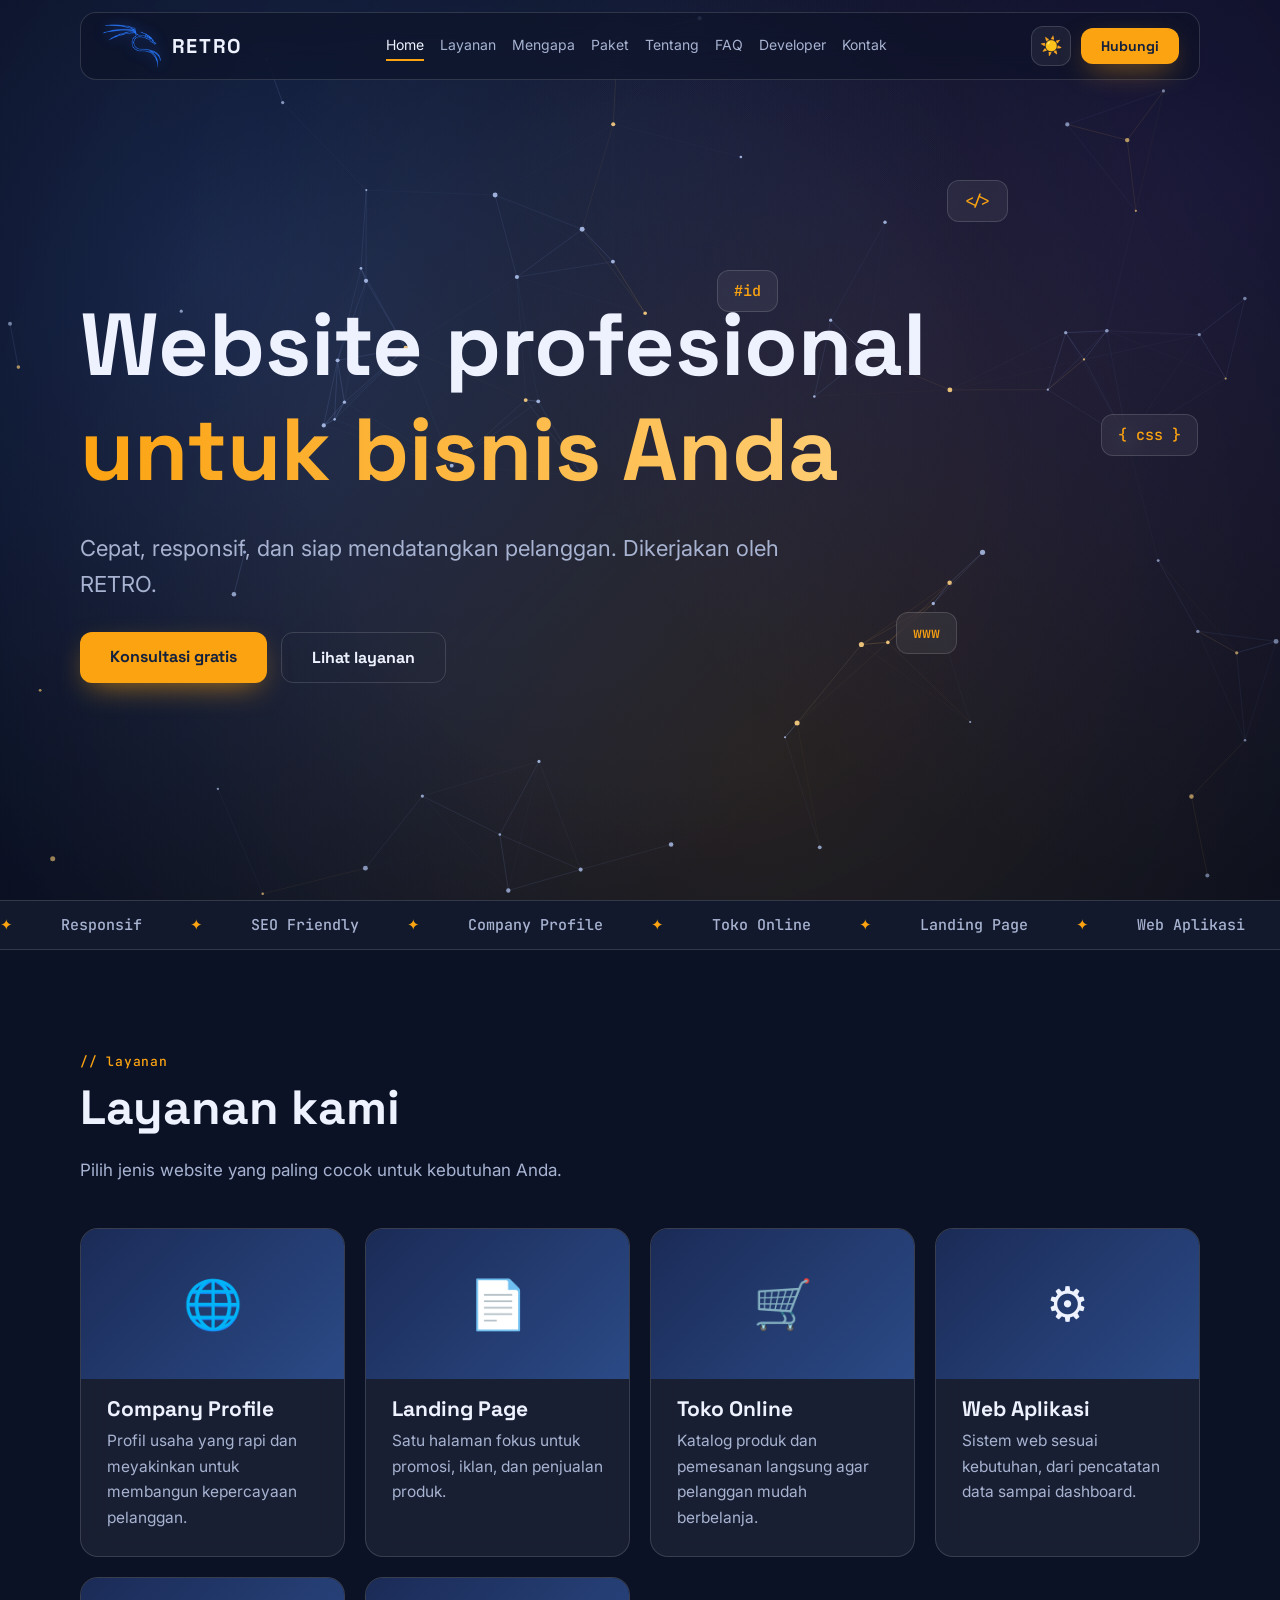
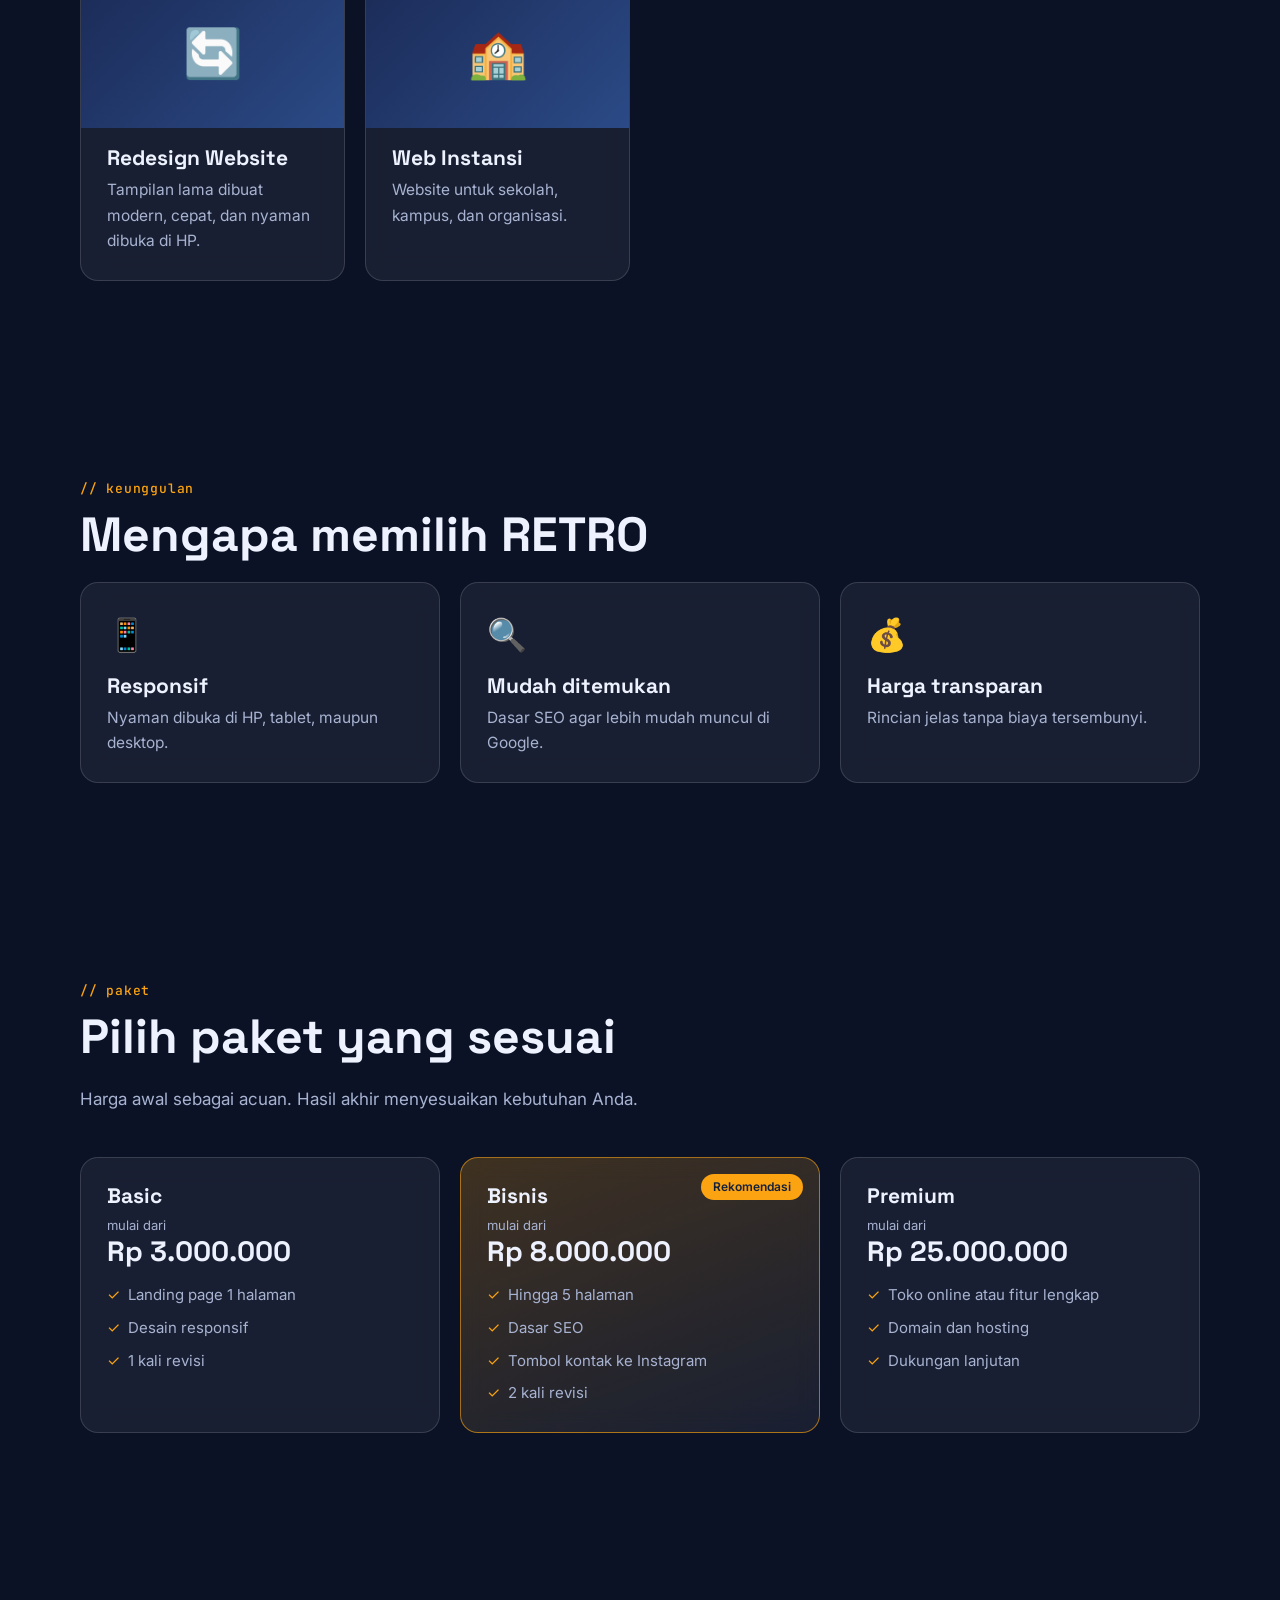
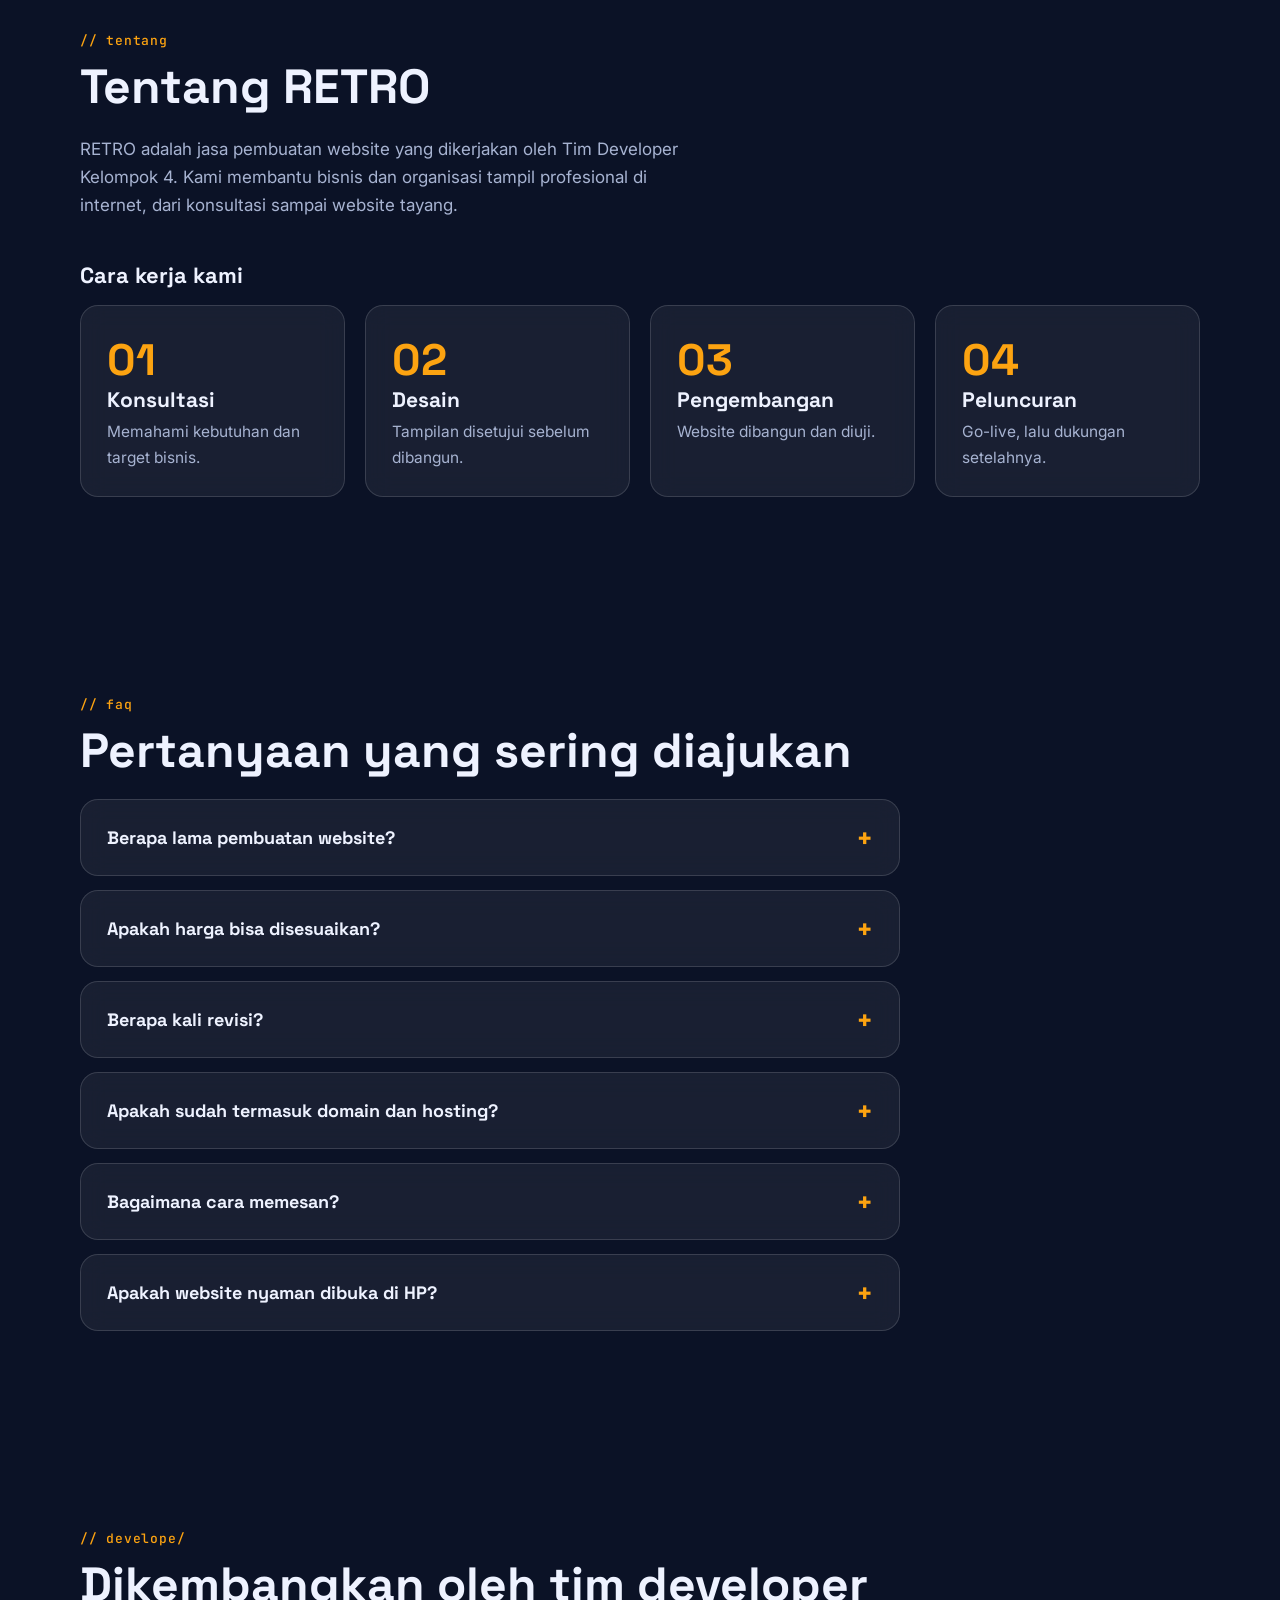
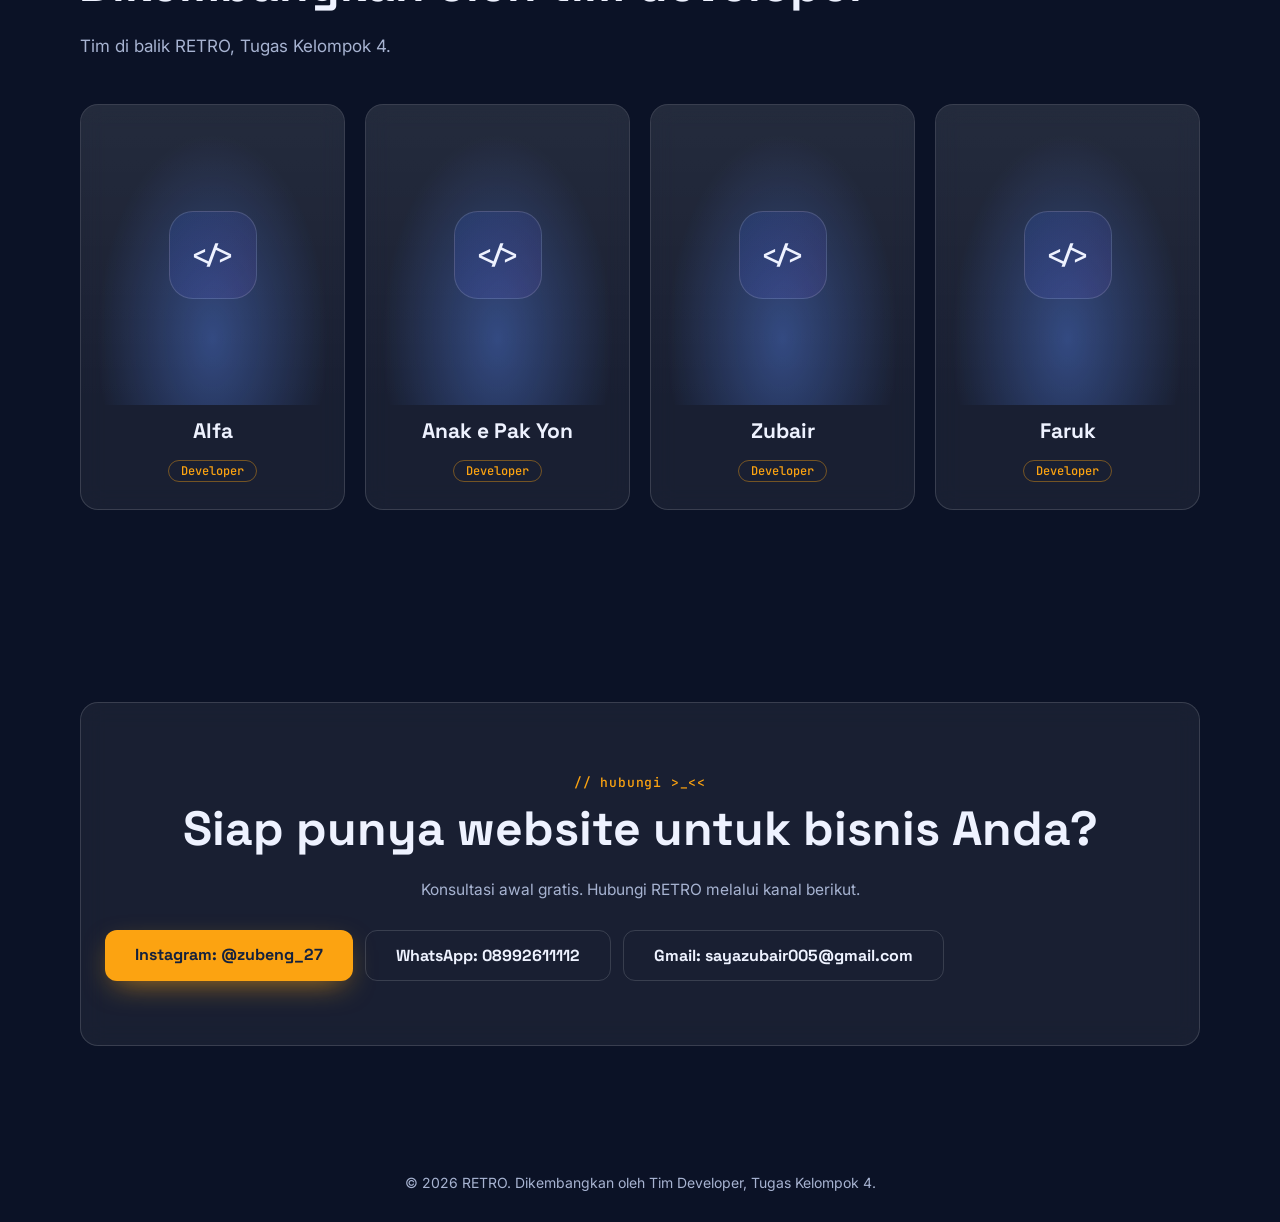
==== commit 4645c0b0: "Update index.html" ====
--- a/index.html
+++ b/index.html
@@ -14,7 +14,11 @@
 :root{--logo:url("[data-uri]");--bg:#0B1226;--ink:#EEF2FF;--mute:#A7B3D1;--acc:#FCA311;--accT:#FCA311;--g1:#FCA311;--g2:#FFE0A0;--blue:#5B8CFF;--glass:rgba(255,255,255,.06);--glass2:rgba(255,255,255,.09);--mq:rgba(255,255,255,.03);--line:rgba(255,255,255,.14);--nav:rgba(11,18,38,.55);--nav2:rgba(11,18,38,.82);--glow:rgba(91,140,255,.16);--rip:rgba(255,255,255,.4);color-scheme:dark;box-sizing:border-box}
 :root[data-theme="light"]{--bg:#F3F6FC;--ink:#0E1730;--mute:#56607A;--accT:#A85F00;--g1:#C26A00;--g2:#F0A020;--blue:#2F5BD8;--glass:rgba(255,255,255,.72);--glass2:rgba(255,255,255,.95);--mq:rgba(14,23,48,.04);--line:rgba(14,23,48,.14);--nav:rgba(255,255,255,.7);--nav2:rgba(255,255,255,.9);--glow:rgba(47,91,216,.12);--rip:rgba(252,163,17,.35);color-scheme:light}
 body{transition:background-color .4s,color .4s}
-}
+.lg{display:inline-block;aspect-ratio:185/140;background:var(--logo) center/contain no-repeat;filter:drop-shadow(0 0 6px rgba(47,110,255,.5))}
+.logo .lg{height:46px}
+.lw{position:relative;width:84px;height:84px;display:grid;place-items:center}
+.lw .lg{position:absolute;height:36px;animation:pl 1.8s ease-in-out infinite}
+@keyframes pl{50%{transform:scale(1.12);filter:drop-shadow(0 0 12px rgba(47,110,255,.9))}}
 .rt{display:flex;align-items:center;gap:10px}
 .tt{width:40px;height:40px;border-radius:12px;border:1px solid var(--line);background:var(--glass);color:var(--ink);font-size:18px;line-height:1;cursor:pointer;display:grid;place-items:center;transition:transform .25s,border-color .3s}
 .tt:hover{border-color:var(--acc);transform:rotate(18deg)}
@@ -80,8 +84,9 @@
 .card h3{font-size:21px;margin:0 0 8px}
 .card p{margin:0;color:var(--mute);font-size:15.5px}
 .ic{display:block;font-size:32px;margin-bottom:12px}
-.ph{height:110px;margin:-26px -26px 18px;background:linear-gradient(135deg,#1B2B57,#2B4A86);display:flex;align-items:center;justify-content:center;font-size:48px}
-
+.ph{position:relative;height:150px;margin:-26px -26px 18px;background:linear-gradient(135deg,#1B2B57,#2B4A86);display:flex;align-items:center;justify-content:center;font-size:48px}
+.ph img{position:absolute;inset:0;width:100%;height:100%;object-fit:cover;transition:transform .6s}
+.card:hover .ph img{transform:scale(1.08)}
 .price{font:700 28px 'Space Grotesk',sans-serif;margin:10px 0 4px}
 .price small{display:block;font:400 13px Inter,sans-serif;color:var(--mute)}
 .pk ul{list-style:none;margin:14px 0 0;padding:0;display:grid;gap:8px;color:var(--mute);font-size:15px}
@@ -90,9 +95,12 @@
 .badge{position:absolute;top:16px;right:16px;font-size:12px;font-weight:600;background:var(--acc);color:#14213D;padding:3px 12px;border-radius:99px}
 .n{font:700 44px 'Space Grotesk',sans-serif;color:var(--accT)}
 .tm{text-align:center}
-
-
-.av{width:116px;height:116px;margin:0 auto 14px;border-radius:50%;padding:3px;background:linear-gradient(135deg,var(--blue),var(--acc))}.av>div{width:100%;height:100%;border-radius:50%;background:#1B2B57;display:grid;place-items:center;font-size:44px}
+.cut{position:relative;height:300px;margin:-26px -26px 14px;background:radial-gradient(ellipse at 50% 78%,rgba(91,140,255,.38),transparent 62%),linear-gradient(180deg,rgba(255,255,255,.05),transparent)}
+.cut img{position:absolute;left:50%;bottom:0;transform:translateX(-50%);height:var(--h,100%);width:auto;max-width:none;-webkit-mask-image:linear-gradient(#000 82%,transparent);mask-image:linear-gradient(#000 82%,transparent);filter:drop-shadow(0 10px 18px rgba(0,0,0,.35));transition:transform .5s cubic-bezier(.2,.8,.2,1)}
+.card:hover .cut img{transform:translateX(-50%) scale(1.05)}
+.av{width:116px;height:116px;margin:0 auto 14px;border-radius:50%;padding:3px;background:linear-gradient(135deg,var(--blue),var(--acc))}
+.av>div{position:relative;width:100%;height:100%;border-radius:50%;overflow:hidden;background:#1B2B57;display:flex;align-items:center;justify-content:center;font-size:44px}
+.av img{position:absolute;inset:0;width:100%;height:100%;object-fit:cover;object-position:center top}
 .role{display:inline-block;margin-top:10px;font:500 12px 'JetBrains Mono',monospace;color:var(--accT);border:1px solid rgba(252,163,17,.4);border-radius:99px;padding:2px 12px}
 .nav{transition:padding .3s,background .3s}.nav.sm{padding:6px 18px;background:var(--nav2)}
 #cg{position:fixed;top:0;left:0;width:500px;height:500px;z-index:-1;pointer-events:none;background:radial-gradient(circle,var(--glow),transparent 62%);transform:translate(-999px,-999px)}
@@ -127,6 +135,15 @@
 .cta .lead{margin:0 auto 28px}
 footer{text-align:center;color:var(--mute);font-size:14px;padding:28px 20px calc(28px + env(safe-area-inset-bottom,0px))}
 @media (prefers-reduced-motion:reduce){*,*::before,*::after{animation:none!important;transition:none!important}.rv,.rv.l,.rv.r,.rv.z{opacity:1;translate:none;scale:1;filter:none}.w>span{transform:none}.ln>span,.sub,.act{transform:none;opacity:1}html{scroll-behavior:auto}}
+
+/* KARTU TANPA FOTO: logo RETRO asli tetap menggunakan --logo */
+.ph.no-photo{display:grid;place-items:center;min-height:150px}
+.ph.no-photo>span{font-size:48px}
+.cut.no-photo{display:grid;place-items:center;min-height:145px}
+.avatar-mark{display:grid;place-items:center;width:88px;height:88px;border:1px solid var(--line);border-radius:24px;font:700 25px 'JetBrains Mono',monospace;color:var(--accent);background:linear-gradient(135deg,rgba(47,110,255,.15),rgba(140,90,240,.12))}
+.contact-list{display:flex;flex-wrap:wrap;gap:12px;margin-top:22px}
+.contact-list .btn{margin:0}
+@media(max-width:600px){.contact-list{flex-direction:column}.contact-list .btn{width:100%;text-align:center}}
 </style>
 <noscript><style>#ld{display:none}.rv,.sub,.act{opacity:1;translate:none;transform:none}.ln>span{transform:none}</style></noscript>
 </head>
@@ -153,12 +170,12 @@
 <section id="tentang"><div class="wrap"><div class="rv"><span class="tag">// tentang</span><h2>Tentang RETRO</h2><p class="lead">RETRO adalah jasa pembuatan website yang dikerjakan oleh Tim Developer Kelompok 4. Kami membantu bisnis dan organisasi tampil profesional di internet, dari konsultasi sampai website tayang.</p><h3 class="sh">Cara kerja kami</h3></div><div class="grid" id="tg"></div></div></section>
 <section id="faq"><div class="wrap"><div class="rv"><span class="tag">// faq</span><h2>Pertanyaan yang sering diajukan</h2></div><div class="faqs" id="fg"></div></div></section>
 <section id="tim"><div class="wrap"><div class="rv"><span class="tag">// developer</span><h2>Dikembangkan oleh tim developer</h2><p class="lead">Tim di balik RETRO, Tugas Kelompok 4.</p></div><div class="grid" id="mg"></div></div></section>
-<section id="kontak"><div class="wrap"><div class="card cta rv"><span class="tag">// hubungi kami</span><h2>Siap punya website untuk bisnis Anda?</h2><p class="lead">Hubungi kami melalui salah satu kontak berikut untuk konsultasi dan informasi lebih lanjut.</p><div class="contact-actions" style="display:flex;flex-wrap:wrap;justify-content:center;gap:12px;margin-top:24px"><a class="btn" href="https://instagram.com/zubeng_27" target="_blank" rel="noopener">Instagram · @zubeng_27</a><a class="btn" href="https://wa.me/628992611112" target="_blank" rel="noopener">WhatsApp · 08992611112</a><a class="btn" href="mailto:sayazubair005@gmail.com">Gmail · sayazubair005@gmail.com</a></div></div></div></section>
+<section id="kontak"><div class="wrap"><div class="card cta rv"><span class="tag">// hubungi kami</span><h2>Siap punya website untuk bisnis Anda?</h2><p class="lead">Konsultasi awal gratis. Hubungi RETRO melalui kanal berikut.</p><div class="contact-list"><a class="btn" href="https://www.instagram.com/zubeng_27/" target="_blank" rel="noopener">Instagram: @zubeng_27</a><a class="btn ghost" href="https://wa.me/628992611112" target="_blank" rel="noopener">WhatsApp: 08992611112</a><a class="btn ghost" href="mailto:sayazubair005@gmail.com">Gmail: sayazubair005@gmail.com</a></div></div></div></section>
 </main>
 <footer>© 2026 RETRO. Dikembangkan oleh Tim Developer, Tugas Kelompok 4.</footer>
 <script>
 /* ===== EDIT DATA DI SINI ===== */
-var SV=[['🌐','Company Profile','Profil usaha yang rapi dan meyakinkan untuk membangun kepercayaan pelanggan.'],['📄','Landing Page','Satu halaman fokus untuk promosi, iklan, dan penjualan produk.'],['🛒','Toko Online','Katalog produk dan pemesanan langsung agar pelanggan mudah berbelanja.'],['⚙️','Web Aplikasi','Sistem web sesuai kebutuhan, dari pencatatan data sampai dashboard.'],['🔄','Redesign Website','Tampilan lama dibuat modern, cepat, dan nyaman dibuka di HP.'],['🏫','Web Instansi','Website untuk sekolah, kampus, dan organisasi.']];
+var SV=[['🌐','Company Profile','Profil usaha yang rapi dan meyakinkan untuk membangun kepercayaan pelanggan.','company-profile.jpg'],['📄','Landing Page','Satu halaman fokus untuk promosi, iklan, dan penjualan produk.','landing-page.jpg'],['🛒','Toko Online','Katalog produk dan pemesanan langsung agar pelanggan mudah berbelanja.','toko-online.jpg'],['⚙️','Web Aplikasi','Sistem web sesuai kebutuhan, dari pencatatan data sampai dashboard.','web-aplikasi.jpg'],['🔄','Redesign Website','Tampilan lama dibuat modern, cepat, dan nyaman dibuka di HP.','redesign.jpg'],['🏫','Web Instansi','Website untuk sekolah, kampus, dan organisasi.','web-instansi.jpg']];
 var KE=[['📱','Responsif','Nyaman dibuka di HP, tablet, maupun desktop.'],['🔍','Mudah ditemukan','Dasar SEO agar lebih mudah muncul di Google.'],['💰','Harga transparan','Rincian jelas tanpa biaya tersembunyi.']];
 var PK=[['Basic','Rp 3.000.000',['Landing page 1 halaman','Desain responsif','1 kali revisi']],['Bisnis','Rp 8.000.000',['Hingga 5 halaman','Dasar SEO','Tombol kontak ke Instagram','2 kali revisi'],1],['Premium','Rp 25.000.000',['Toko online atau fitur lengkap','Domain dan hosting','Dukungan lanjutan']]];
 var ST=[['01','Konsultasi','Memahami kebutuhan dan target bisnis.'],['02','Desain','Tampilan disetujui sebelum dibangun.'],['03','Pengembangan','Website dibangun dan diuji.'],['04','Peluncuran','Go-live, lalu dukungan setelahnya.']];
@@ -173,9 +190,9 @@
 function esc(s){return s.replace(/&/g,'&amp;').replace(/</g,'&lt;').replace(/>/g,'&gt;')}
 function put(id,a,f){$(id).innerHTML=a.map(f).join('')}
 put('#kg',KE,function(x){return '<div class="card rv"><span class="ic">'+x[0]+'</span><h3>'+x[1]+'</h3><p>'+x[2]+'</p></div>'});
-put('#sg',SV,function(x){return '<div class="card rv"><div class="ph"><span>'+x[0]+'</span></div><h3>'+x[1]+'</h3><p>'+x[2]+'</p></div>'});
+put('#sg',SV,function(x){return '<div class="card rv"><div class="ph no-photo"><span>'+x[0]+'</span></div><h3>'+x[1]+'</h3><p>'+x[2]+'</p></div>'});
 put('#pg',PK,function(x){return '<div class="card pk rv'+(x[3]?' hl':'')+'">'+(x[3]?'<span class="badge">Rekomendasi</span>':'')+'<h3>'+x[0]+'</h3><div class="price"><small>mulai dari</small>'+x[1]+'</div><ul>'+x[2].map(function(l){return '<li>'+l+'</li>'}).join('')+'</ul></div>'});
-put('#mg',TM,function(x){return '<div class="card tm rv"><div class="av"><div>👨‍💻</div></div><h3>'+x[0]+'</h3><span class="role">'+x[1]+'</span></div>'});
+put('#mg',TM,function(x){return '<div class="card tm rv"><div class="cut no-photo"><span class="avatar-mark">&lt;/&gt;</span></div><h3>'+x[0]+'</h3><span class="role">'+x[1]+'</span></div>'});
 put('#fg',FQ,function(x){return '<details class="card faq rv"><summary>'+x[0]+'</summary><p>'+x[1]+'</p></details>'});
 put('#tg',ST,function(x){return '<div class="card rv"><div class="n">'+x[0]+'</div><h3>'+x[1]+'</h3><p>'+x[2]+'</p></div>'});
 
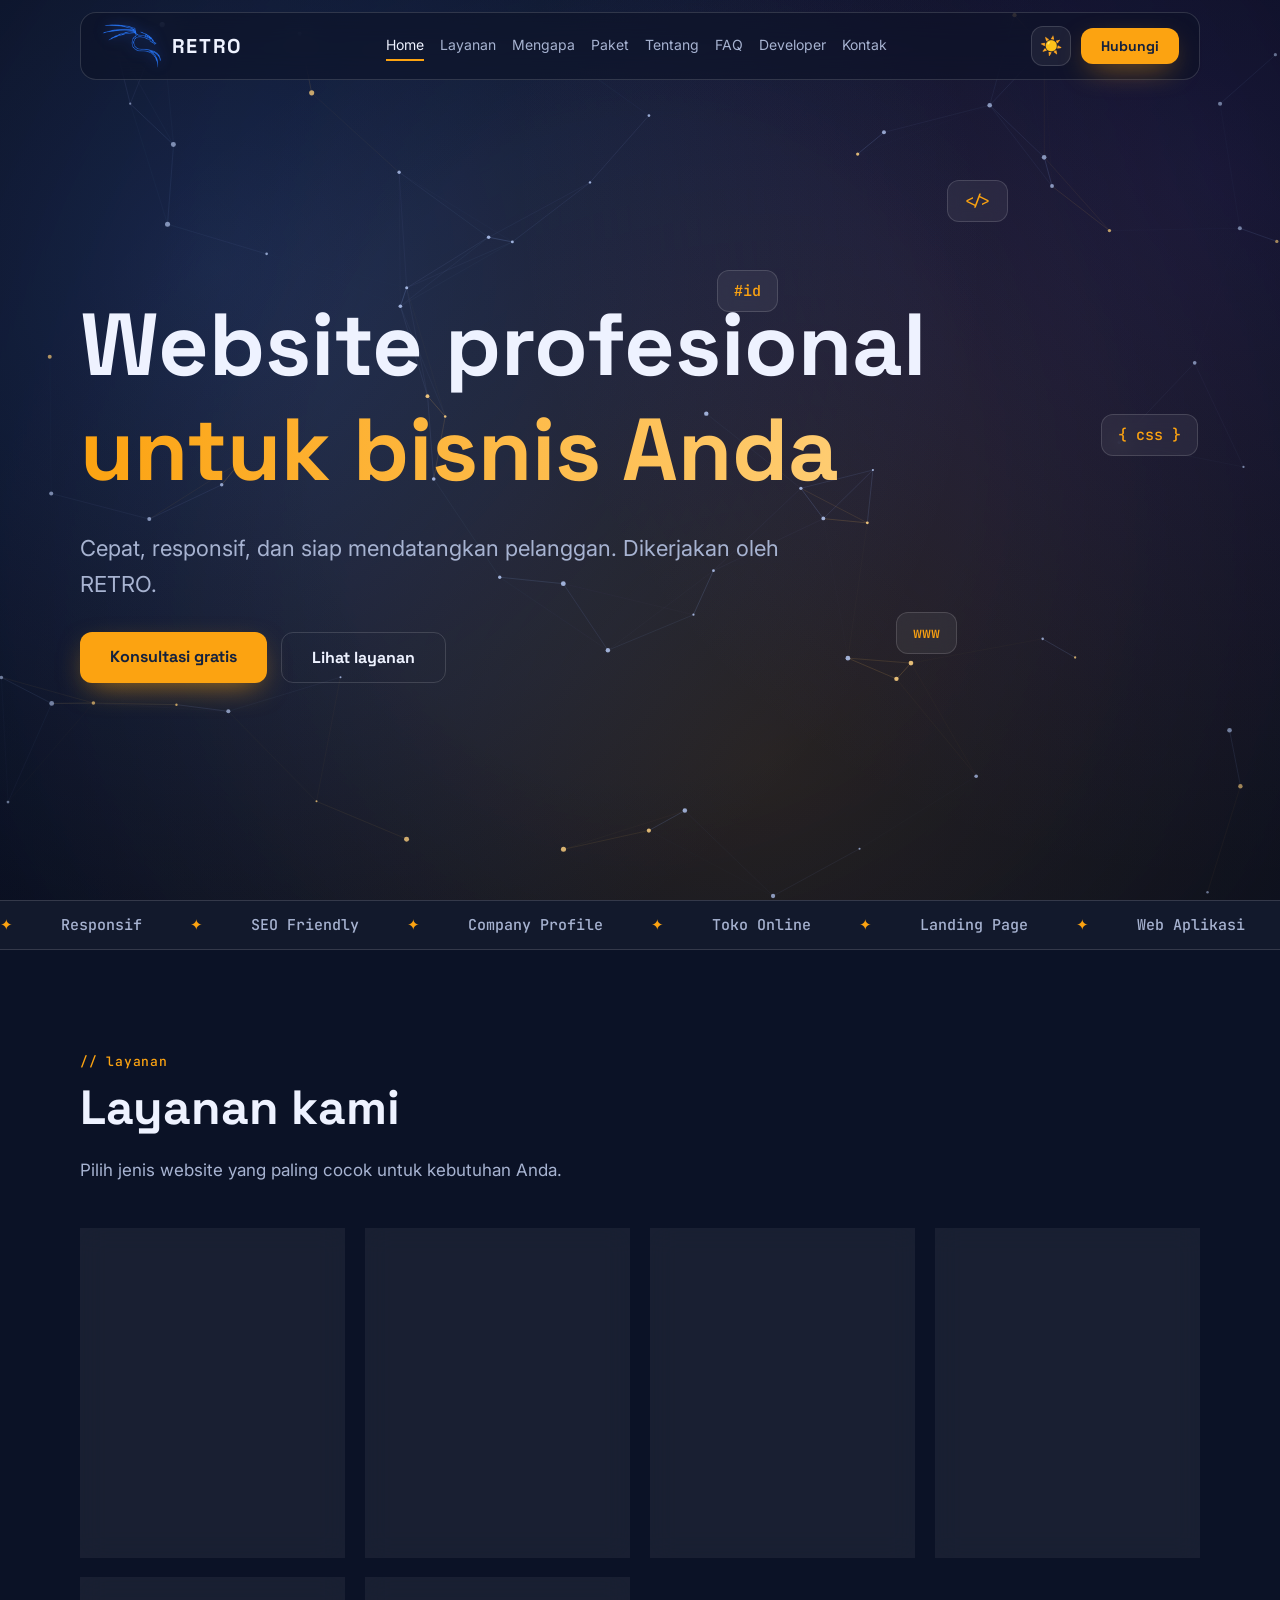
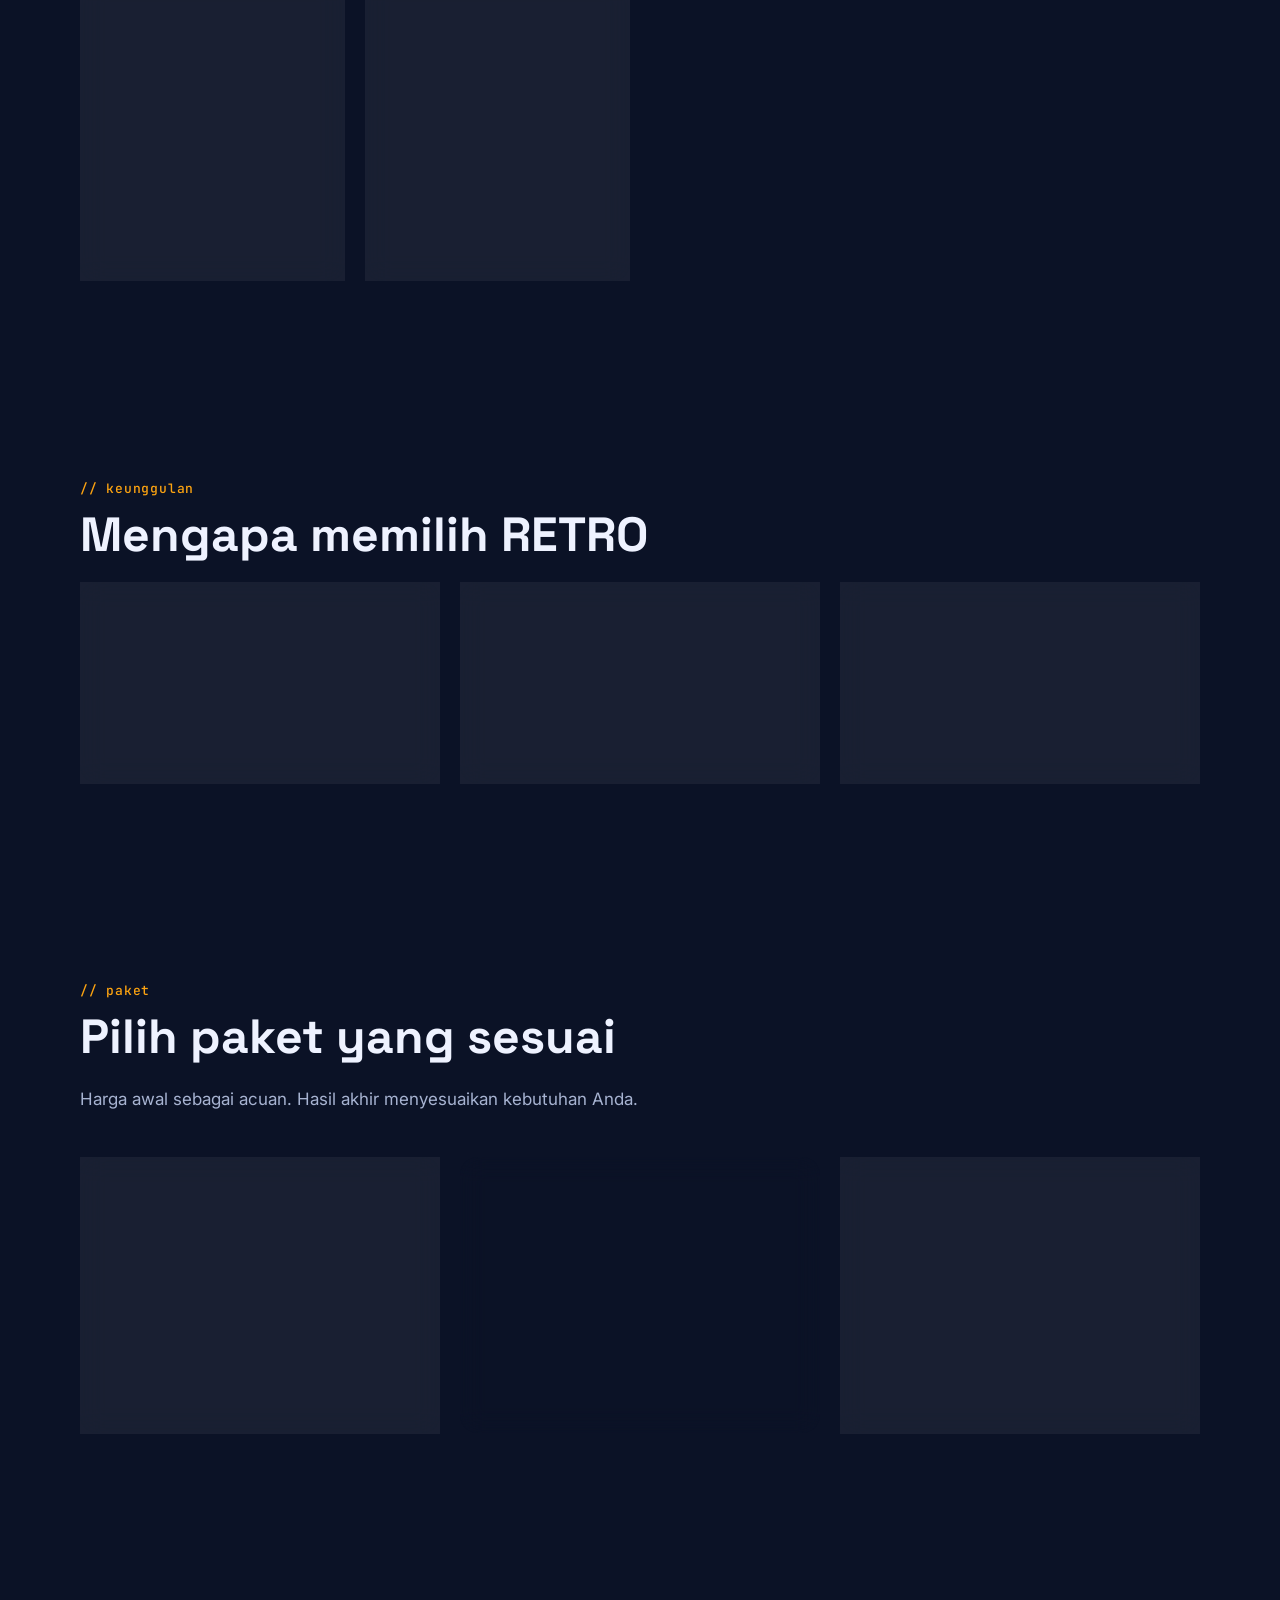
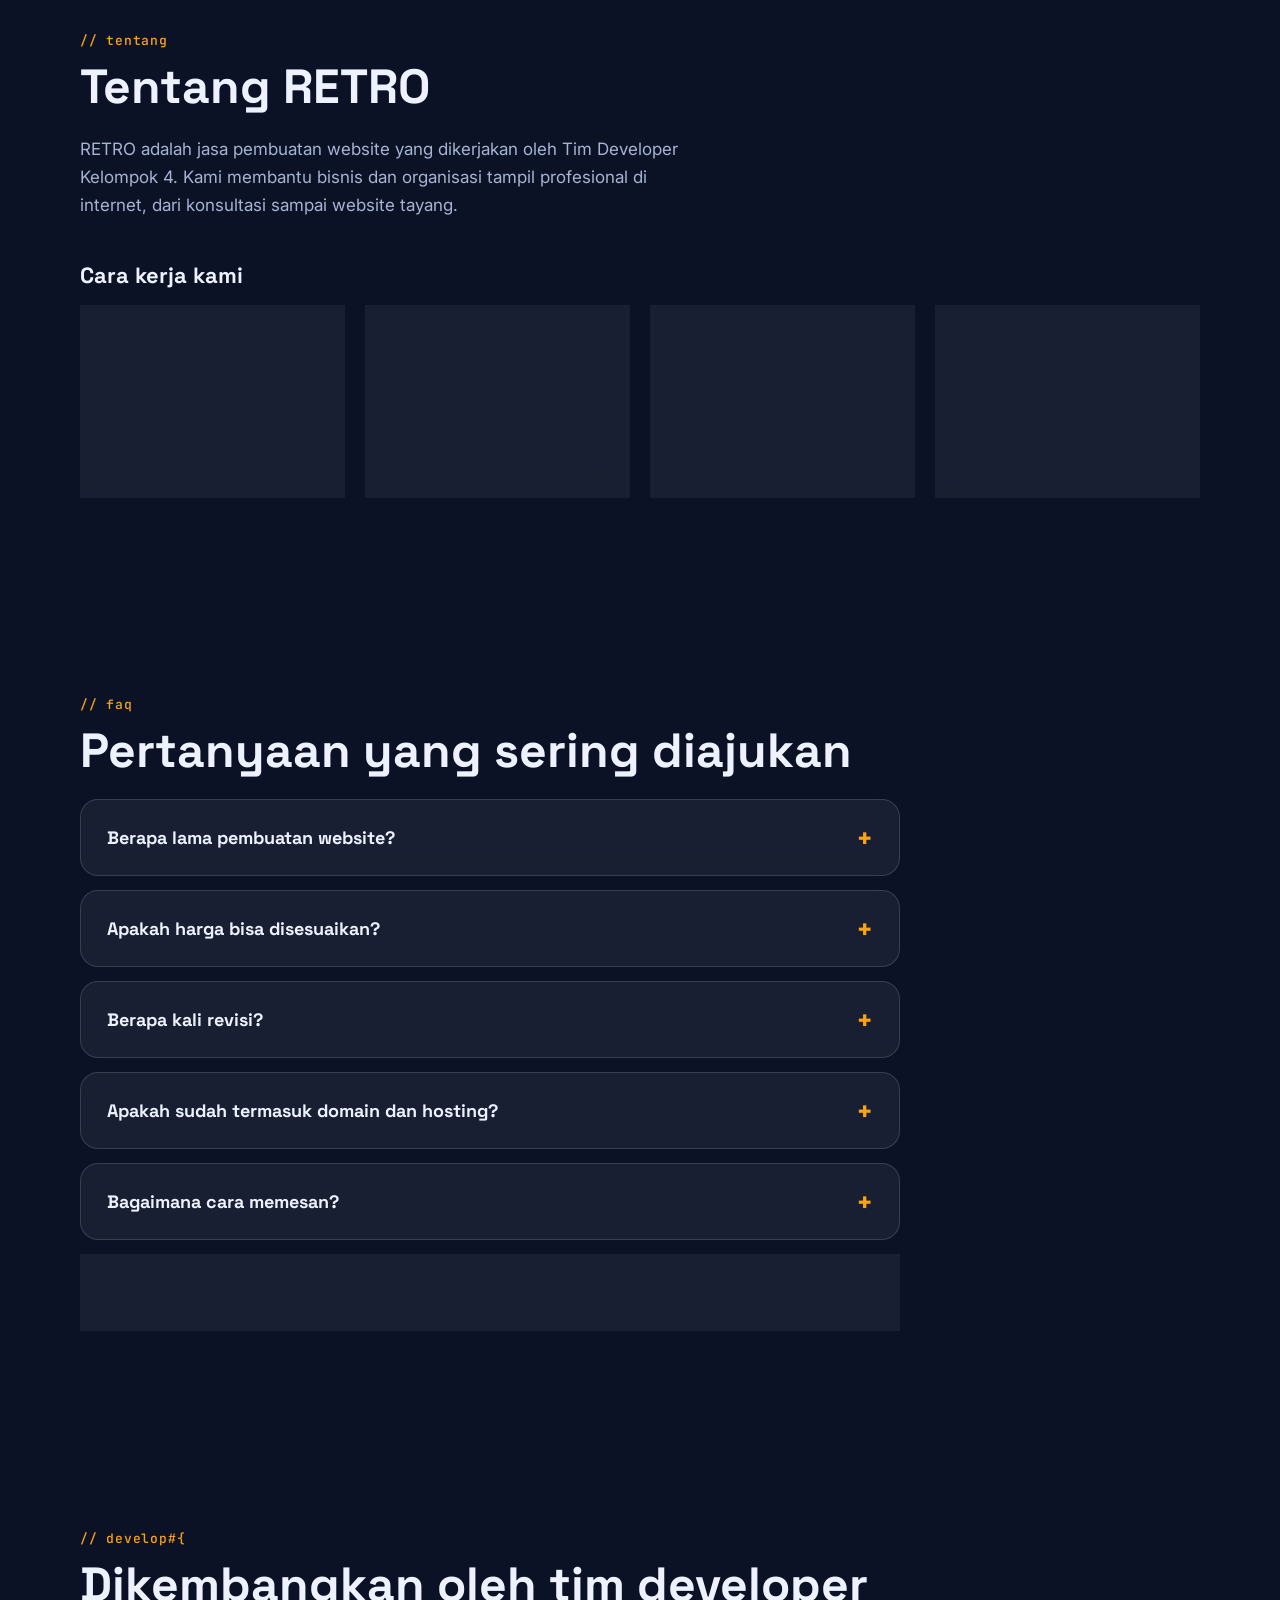
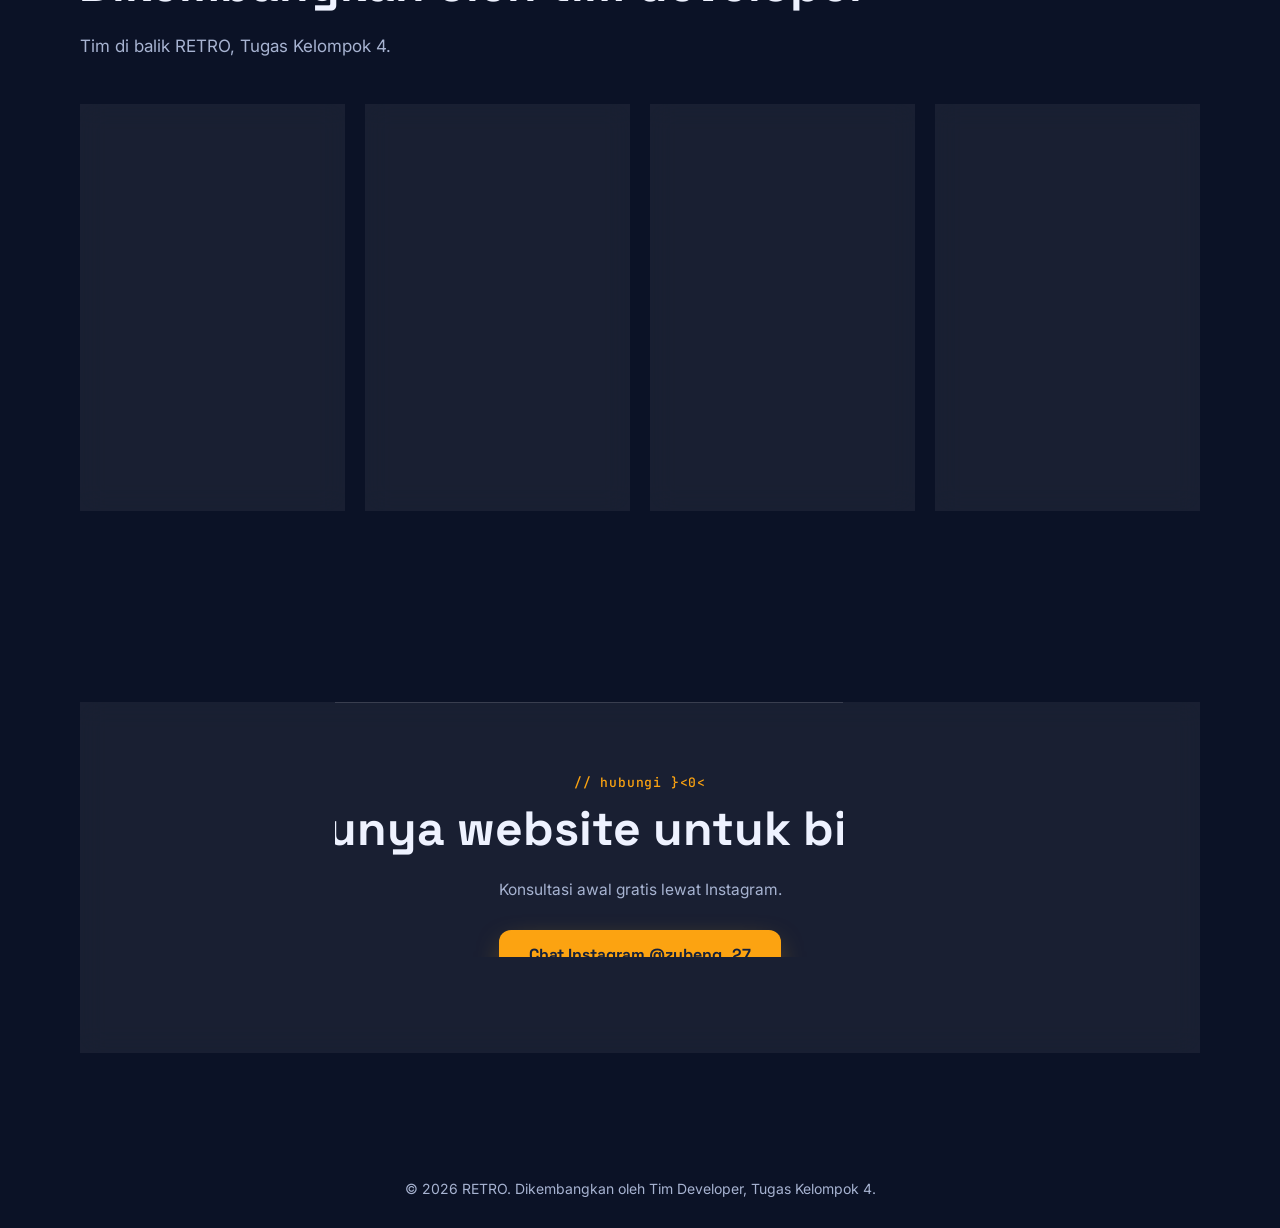
==== commit 783a6266: "Update index.html" ====
--- a/index.html
+++ b/index.html
@@ -31,15 +31,31 @@
 h1,h2,h3{font-family:'Space Grotesk',Inter,sans-serif;margin:0;line-height:1.1}
 #bg{position:fixed;inset:0;width:100%;height:100%;z-index:-1}
 #bar{position:fixed;top:0;left:0;height:3px;width:100%;transform-origin:0 50%;transform:scaleX(0);background:linear-gradient(90deg,var(--blue),var(--acc));z-index:60}
-#ld{position:fixed;inset:0;z-index:100;background:var(--bg);display:flex;flex-direction:column;align-items:center;justify-content:center;gap:22px;transition:opacity .6s,visibility .6s}
+#ld{position:fixed;inset:0;z-index:100;background:radial-gradient(ellipse at 50% 45%,#321326 0%,#170b18 48%,#09070c 100%);color:#f8eaf2;display:flex;flex-direction:column;align-items:center;justify-content:center;gap:0;padding:28px;overflow:hidden;transition:opacity .85s ease,visibility .85s ease}
+#ld:before{content:"";position:absolute;inset:0;background:repeating-linear-gradient(0deg,transparent 0 3px,rgba(255,255,255,.018) 4px);pointer-events:none}
 #ld.out{opacity:0;visibility:hidden}
-.ring{position:relative;width:84px;height:84px;border-radius:50%;border:3px solid var(--line);border-top-color:var(--acc);border-right-color:var(--blue);animation:spin 1s linear infinite}
-.ring::after{content:"";position:absolute;inset:14px;border-radius:50%;border:3px solid var(--line);border-bottom-color:var(--acc);animation:spin 1.6s linear infinite reverse}
-@keyframes spin{to{transform:rotate(360deg)}}
-.ld-t{font:700 clamp(22px,5vw,34px)/1 'Space Grotesk',sans-serif;letter-spacing:.14em;text-align:center}
-.ld-s{font:500 14px 'JetBrains Mono',monospace;color:var(--mute)}
-.ld-bar{width:min(280px,70vw);height:4px;background:var(--line);border-radius:4px;overflow:hidden}
-.ld-bar i{display:block;height:100%;width:0;background:linear-gradient(90deg,var(--blue),var(--acc))}
+.ld-kicker{display:flex;align-items:center;gap:11px;margin-bottom:34px;color:#f7dce9;font:600 11px 'JetBrains Mono',monospace;letter-spacing:.22em;opacity:0;animation:ldRise .7s .15s ease forwards}
+.ld-kicker .lg{width:29px;height:29px;background:var(--logo) center/contain no-repeat;filter:drop-shadow(0 0 9px rgba(255,100,174,.45))}
+.ld-kicker i{font-style:normal;color:#9a8798;letter-spacing:.12em}
+.ld-frame{position:relative;width:min(650px,86vw);padding:clamp(30px,7vw,68px) 18px clamp(25px,5vw,46px);text-align:center;border:1px solid rgba(105,246,228,.68);box-shadow:0 0 24px rgba(105,246,228,.08),inset 0 0 24px rgba(105,246,228,.035);opacity:0;transform:translateY(18px) scale(.97);animation:ldFrameIn .9s .35s cubic-bezier(.2,.8,.2,1) forwards}
+.ld-corner{position:absolute;width:9px;height:9px;background:#72f5e4;box-shadow:0 0 12px #72f5e4}
+.ld-corner.c1{top:-4px;left:-4px}.ld-corner.c2{top:-4px;right:-4px}.ld-corner.c3{bottom:-4px;left:-4px}.ld-corner.c4{bottom:-4px;right:-4px}
+.ld-word{font:400 clamp(62px,15vw,132px)/.92 Georgia,'Times New Roman',serif;letter-spacing:-.055em;color:#ff6fae;text-shadow:0 0 28px rgba(255,91,164,.2);animation:ldGlow 2.2s ease-in-out infinite alternate}
+.ld-word span{color:#75f4e4}
+.ld-subtitle{margin-top:21px;color:#d9c6d2;font:500 10px 'JetBrains Mono',monospace;letter-spacing:.42em}
+.ld-scan{position:absolute;left:0;right:0;top:0;height:1px;background:linear-gradient(90deg,transparent,#8ffff0,transparent);box-shadow:0 0 12px #8ffff0;animation:ldScan 2.4s .7s ease-in-out infinite}
+.ld-meta{width:min(650px,86vw);display:flex;align-items:center;justify-content:space-between;margin-top:30px;color:#bca8b7;font:500 10px 'JetBrains Mono',monospace;letter-spacing:.12em}
+.ld-meta b{color:#ff83b8;font-size:13px;font-weight:600}
+.ld-meta small{font-size:9px;margin-left:2px;color:#a9eee4}
+.ld-bar{width:min(650px,86vw);height:2px;margin-top:12px;background:rgba(255,255,255,.12);overflow:hidden}
+.ld-bar i{display:block;height:100%;width:0;background:linear-gradient(90deg,#ff6fae,#77f4e4);box-shadow:0 0 12px rgba(119,244,228,.65)}
+.ld-foot{margin-top:24px;color:#796777;font:500 9px 'JetBrains Mono',monospace;letter-spacing:.28em;opacity:0;animation:ldRise .7s .75s ease forwards}
+@keyframes ldRise{to{opacity:1;transform:translateY(0)}}
+@keyframes ldFrameIn{to{opacity:1;transform:translateY(0) scale(1)}}
+@keyframes ldGlow{from{text-shadow:0 0 12px rgba(255,91,164,.12)}to{text-shadow:0 0 34px rgba(255,91,164,.48)}}
+@keyframes ldScan{0%{transform:translateY(0);opacity:0}15%{opacity:1}85%{opacity:.8}100%{transform:translateY(100%);opacity:0}}
+@media(max-width:480px){.ld-kicker{margin-bottom:26px;font-size:9px}.ld-frame{padding:42px 12px 32px}.ld-subtitle{font-size:8px;letter-spacing:.3em}.ld-meta{font-size:8px}.ld-foot{font-size:8px;letter-spacing:.18em}}
+@media(prefers-reduced-motion:reduce){#ld *{animation-duration:.01ms!important;animation-iteration-count:1!important;transition-duration:.01ms!important}}
 header{position:fixed;top:0;left:0;right:0;z-index:50;padding-top:env(safe-area-inset-top,0px)}
 .nav{width:calc(100% - 24px);max-width:1120px;margin:12px auto 0;display:flex;align-items:center;justify-content:space-between;flex-wrap:wrap;gap:8px 24px;padding:10px 20px;border:1px solid var(--line);border-radius:16px;background:var(--nav);backdrop-filter:blur(14px);-webkit-backdrop-filter:blur(14px)}
 .logo{display:flex;align-items:center;gap:10px;font:700 20px 'Space Grotesk',sans-serif;letter-spacing:.08em;color:var(--ink);text-decoration:none}
@@ -135,20 +151,23 @@
 .cta .lead{margin:0 auto 28px}
 footer{text-align:center;color:var(--mute);font-size:14px;padding:28px 20px calc(28px + env(safe-area-inset-bottom,0px))}
 @media (prefers-reduced-motion:reduce){*,*::before,*::after{animation:none!important;transition:none!important}.rv,.rv.l,.rv.r,.rv.z{opacity:1;translate:none;scale:1;filter:none}.w>span{transform:none}.ln>span,.sub,.act{transform:none;opacity:1}html{scroll-behavior:auto}}
-
-/* KARTU TANPA FOTO: logo RETRO asli tetap menggunakan --logo */
-.ph.no-photo{display:grid;place-items:center;min-height:150px}
-.ph.no-photo>span{font-size:48px}
-.cut.no-photo{display:grid;place-items:center;min-height:145px}
-.avatar-mark{display:grid;place-items:center;width:88px;height:88px;border:1px solid var(--line);border-radius:24px;font:700 25px 'JetBrains Mono',monospace;color:var(--accent);background:linear-gradient(135deg,rgba(47,110,255,.15),rgba(140,90,240,.12))}
-.contact-list{display:flex;flex-wrap:wrap;gap:12px;margin-top:22px}
-.contact-list .btn{margin:0}
-@media(max-width:600px){.contact-list{flex-direction:column}.contact-list .btn{width:100%;text-align:center}}
 </style>
 <noscript><style>#ld{display:none}.rv,.sub,.act{opacity:1;translate:none;transform:none}.ln>span{transform:none}</style></noscript>
 </head>
 <body class="lock">
-<div id="ld"><div class="lw"><div class="ring"></div><span class="lg" role="img" aria-label="Logo RETRO"></span></div><div class="ld-t">TUGAS KELOMPOK 4</div><div class="ld-s">memuat RETRO <b id="pc">0</b>%</div><div class="ld-bar"><i id="lb"></i></div></div>
+<div id="ld" aria-label="RETRO sedang dimuat">
+  <div class="ld-kicker"><span class="lg" role="img" aria-label="Logo RETRO"></span><span>RETRO <i> / DIGITAL STUDIO</i></span></div>
+  <div class="ld-frame">
+    <span class="ld-corner c1"></span><span class="ld-corner c2"></span>
+    <span class="ld-corner c3"></span><span class="ld-corner c4"></span>
+    <div class="ld-word">RETRO<span>.</span></div>
+    <div class="ld-subtitle">DIGITAL EXPERIENCE</div>
+    <div class="ld-scan"></div>
+  </div>
+  <div class="ld-meta"><span>MENYIAPKAN WEBSITE</span><b><span id="pc">0</span><small>%</small></b></div>
+  <div class="ld-bar"><i id="lb"></i></div>
+  <div class="ld-foot">DESIGN · DEVELOP · CREATE</div>
+</div>
 <div id="bar"></div>
 <canvas id="bg" aria-hidden="true"></canvas><div id="cg"></div>
 <header><div class="nav">
@@ -170,7 +189,7 @@
 <section id="tentang"><div class="wrap"><div class="rv"><span class="tag">// tentang</span><h2>Tentang RETRO</h2><p class="lead">RETRO adalah jasa pembuatan website yang dikerjakan oleh Tim Developer Kelompok 4. Kami membantu bisnis dan organisasi tampil profesional di internet, dari konsultasi sampai website tayang.</p><h3 class="sh">Cara kerja kami</h3></div><div class="grid" id="tg"></div></div></section>
 <section id="faq"><div class="wrap"><div class="rv"><span class="tag">// faq</span><h2>Pertanyaan yang sering diajukan</h2></div><div class="faqs" id="fg"></div></div></section>
 <section id="tim"><div class="wrap"><div class="rv"><span class="tag">// developer</span><h2>Dikembangkan oleh tim developer</h2><p class="lead">Tim di balik RETRO, Tugas Kelompok 4.</p></div><div class="grid" id="mg"></div></div></section>
-<section id="kontak"><div class="wrap"><div class="card cta rv"><span class="tag">// hubungi kami</span><h2>Siap punya website untuk bisnis Anda?</h2><p class="lead">Konsultasi awal gratis. Hubungi RETRO melalui kanal berikut.</p><div class="contact-list"><a class="btn" href="https://www.instagram.com/zubeng_27/" target="_blank" rel="noopener">Instagram: @zubeng_27</a><a class="btn ghost" href="https://wa.me/628992611112" target="_blank" rel="noopener">WhatsApp: 08992611112</a><a class="btn ghost" href="mailto:sayazubair005@gmail.com">Gmail: sayazubair005@gmail.com</a></div></div></div></section>
+<section id="kontak"><div class="wrap"><div class="card cta rv"><span class="tag">// hubungi kami</span><h2>Siap punya website untuk bisnis Anda?</h2><p class="lead">Konsultasi awal gratis lewat Instagram.</p><a class="btn" href="https://instagram.com/zubeng_27" target="_blank" rel="noopener">Chat Instagram @zubeng_27</a></div></div></section>
 </main>
 <footer>© 2026 RETRO. Dikembangkan oleh Tim Developer, Tugas Kelompok 4.</footer>
 <script>
@@ -190,9 +209,9 @@
 function esc(s){return s.replace(/&/g,'&amp;').replace(/</g,'&lt;').replace(/>/g,'&gt;')}
 function put(id,a,f){$(id).innerHTML=a.map(f).join('')}
 put('#kg',KE,function(x){return '<div class="card rv"><span class="ic">'+x[0]+'</span><h3>'+x[1]+'</h3><p>'+x[2]+'</p></div>'});
-put('#sg',SV,function(x){return '<div class="card rv"><div class="ph no-photo"><span>'+x[0]+'</span></div><h3>'+x[1]+'</h3><p>'+x[2]+'</p></div>'});
+put('#sg',SV,function(x){return '<div class="card rv"><div class="ph"><span>'+x[0]+'</span><img src="images/'+x[3]+'" alt="'+x[1]+'" loading="lazy" onerror="this.remove()"></div><h3>'+x[1]+'</h3><p>'+x[2]+'</p></div>'});
 put('#pg',PK,function(x){return '<div class="card pk rv'+(x[3]?' hl':'')+'">'+(x[3]?'<span class="badge">Rekomendasi</span>':'')+'<h3>'+x[0]+'</h3><div class="price"><small>mulai dari</small>'+x[1]+'</div><ul>'+x[2].map(function(l){return '<li>'+l+'</li>'}).join('')+'</ul></div>'});
-put('#mg',TM,function(x){return '<div class="card tm rv"><div class="cut no-photo"><span class="avatar-mark">&lt;/&gt;</span></div><h3>'+x[0]+'</h3><span class="role">'+x[1]+'</span></div>'});
+put('#mg',TM,function(x){return '<div class="card tm rv"><div class="cut"><img src="'+x[2]+'" alt="'+x[0]+'" style="--h:'+x[3]+'%"></div><h3>'+x[0]+'</h3><span class="role">'+x[1]+'</span></div>'});
 put('#fg',FQ,function(x){return '<details class="card faq rv"><summary>'+x[0]+'</summary><p>'+x[1]+'</p></details>'});
 put('#tg',ST,function(x){return '<div class="card rv"><div class="n">'+x[0]+'</div><h3>'+x[1]+'</h3><p>'+x[2]+'</p></div>'});
 
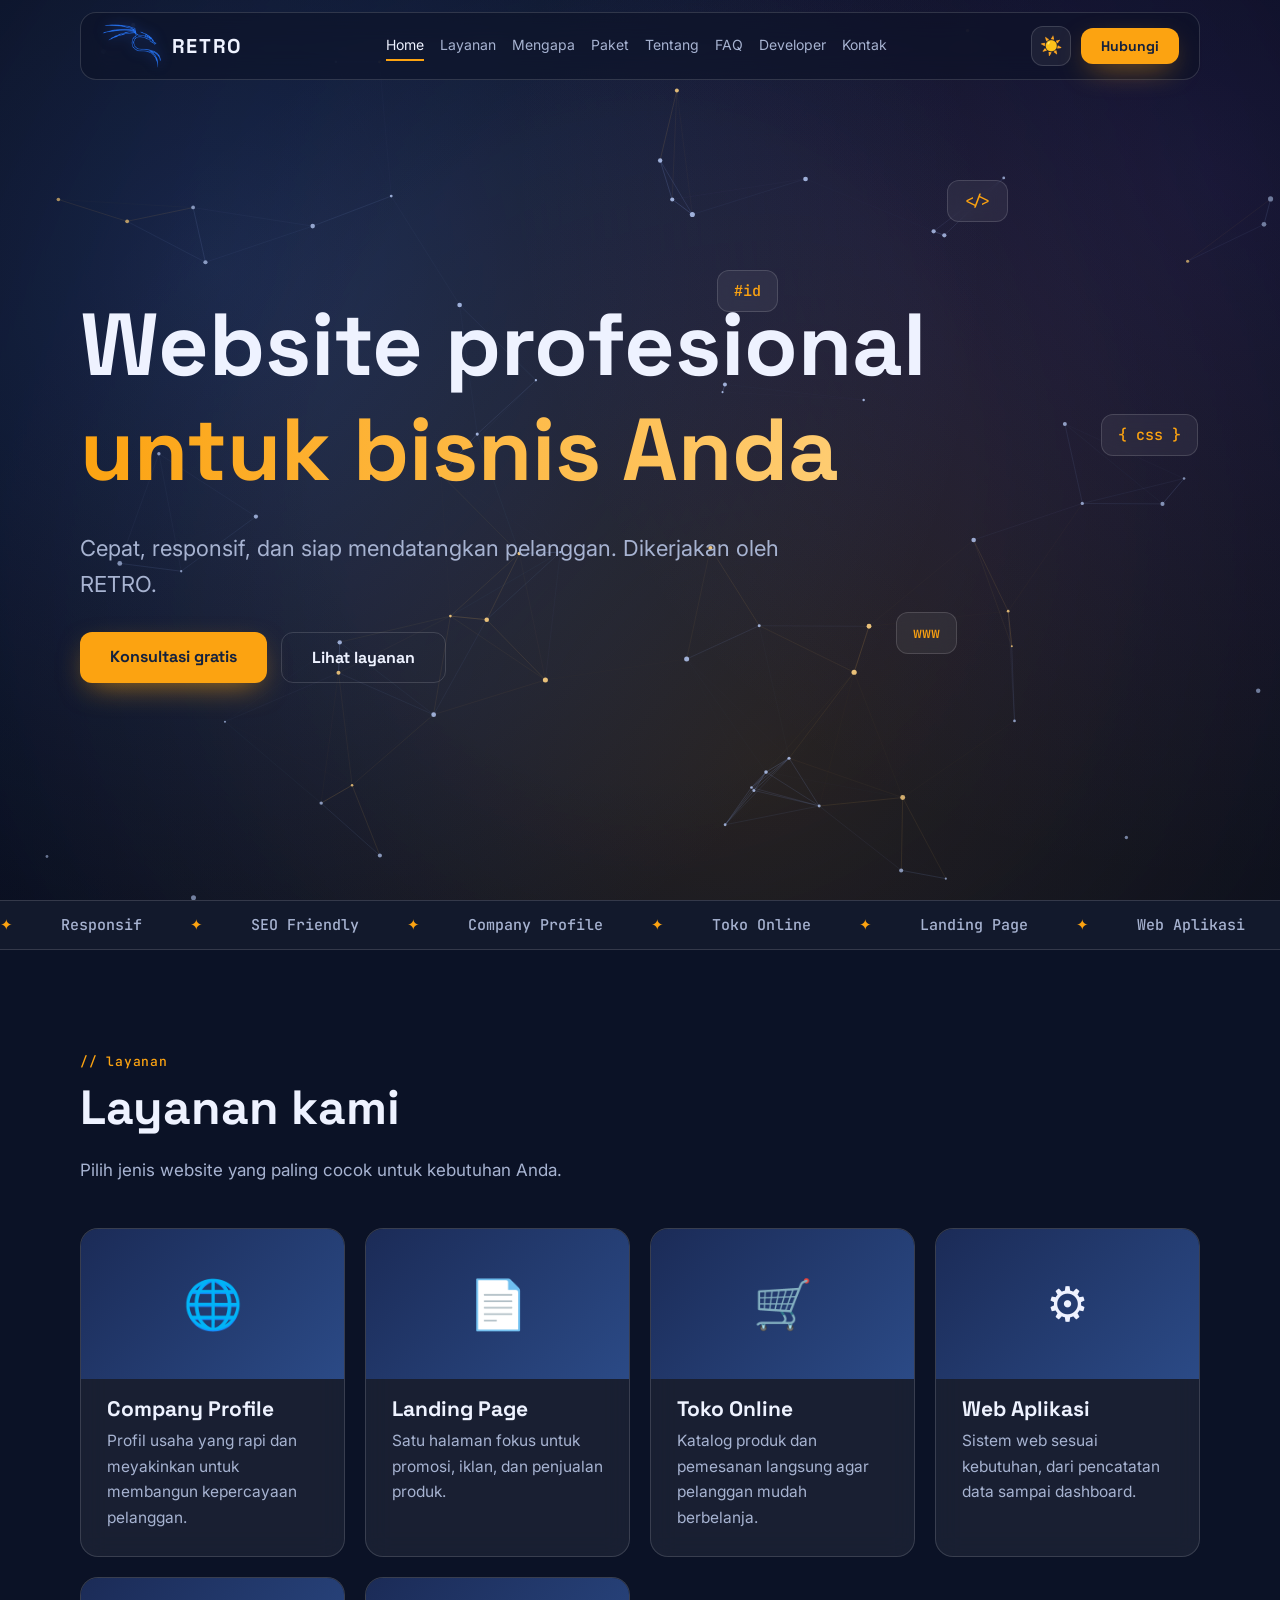
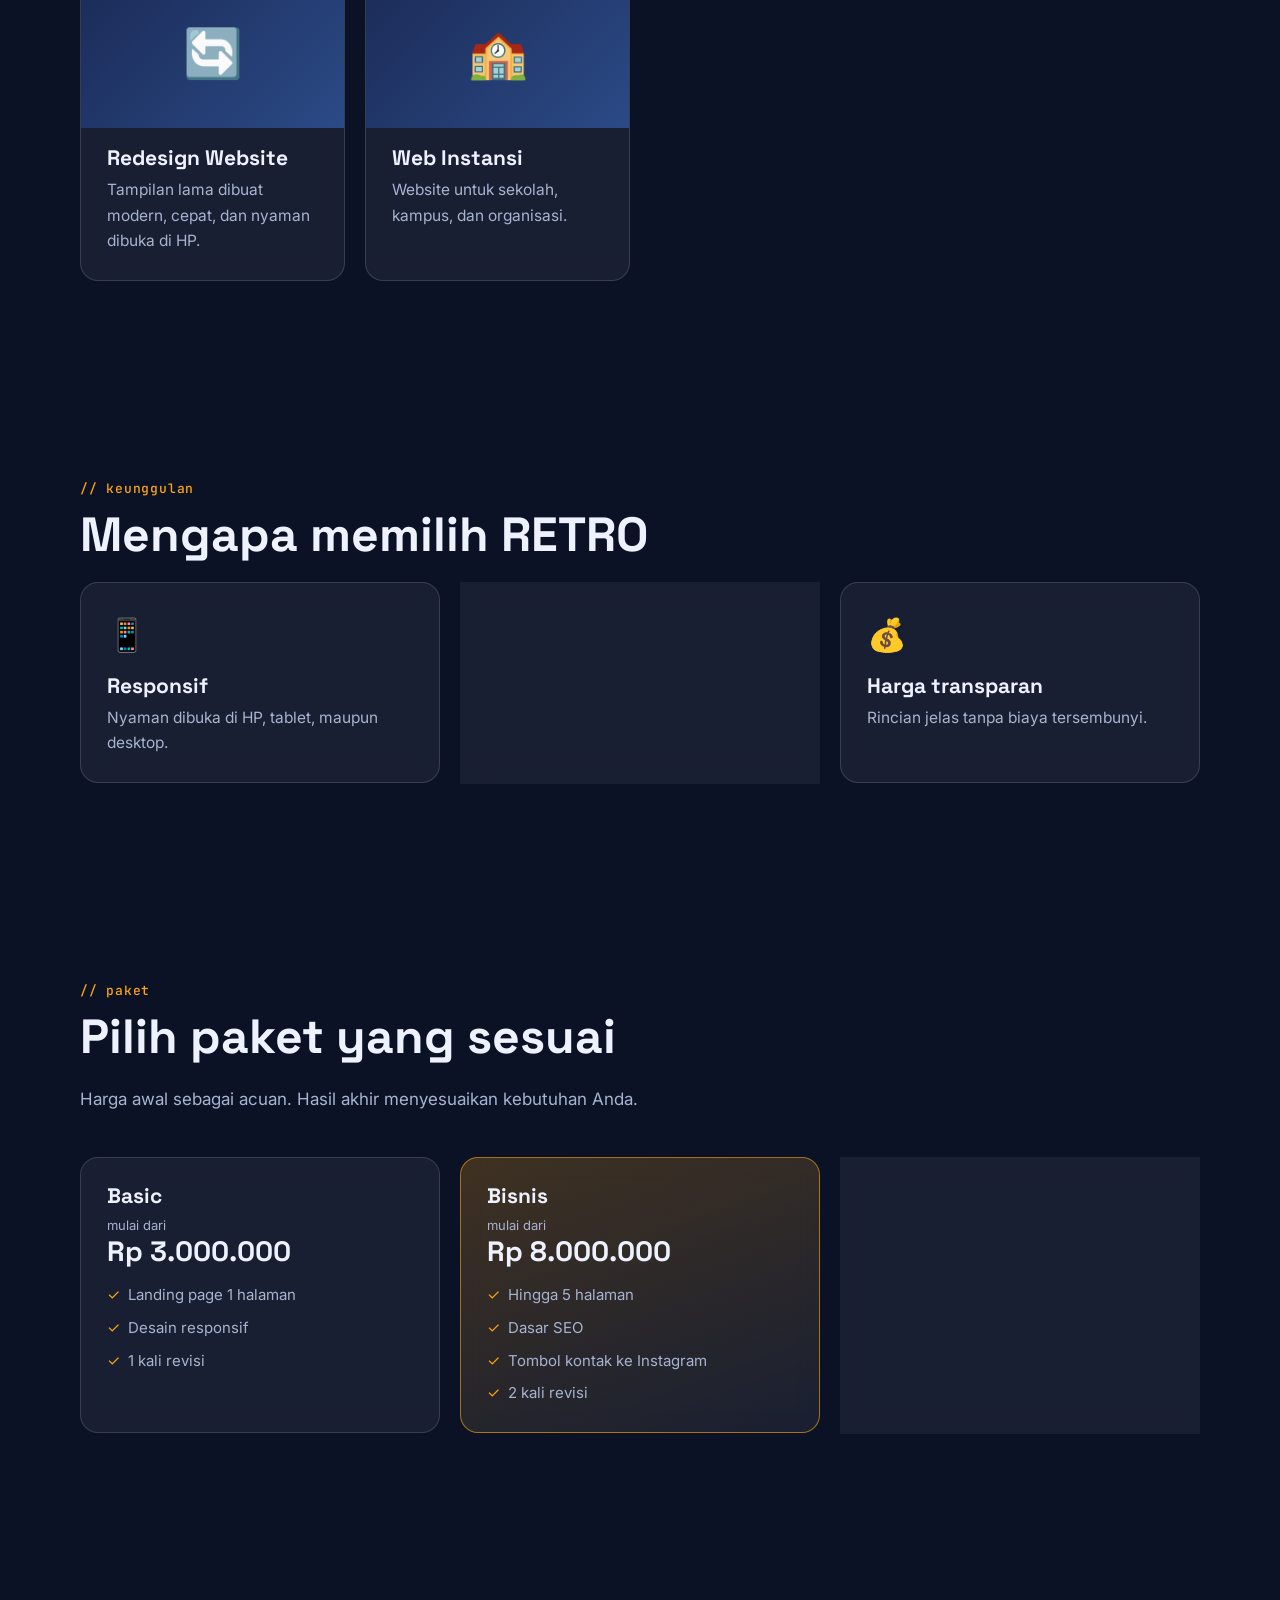
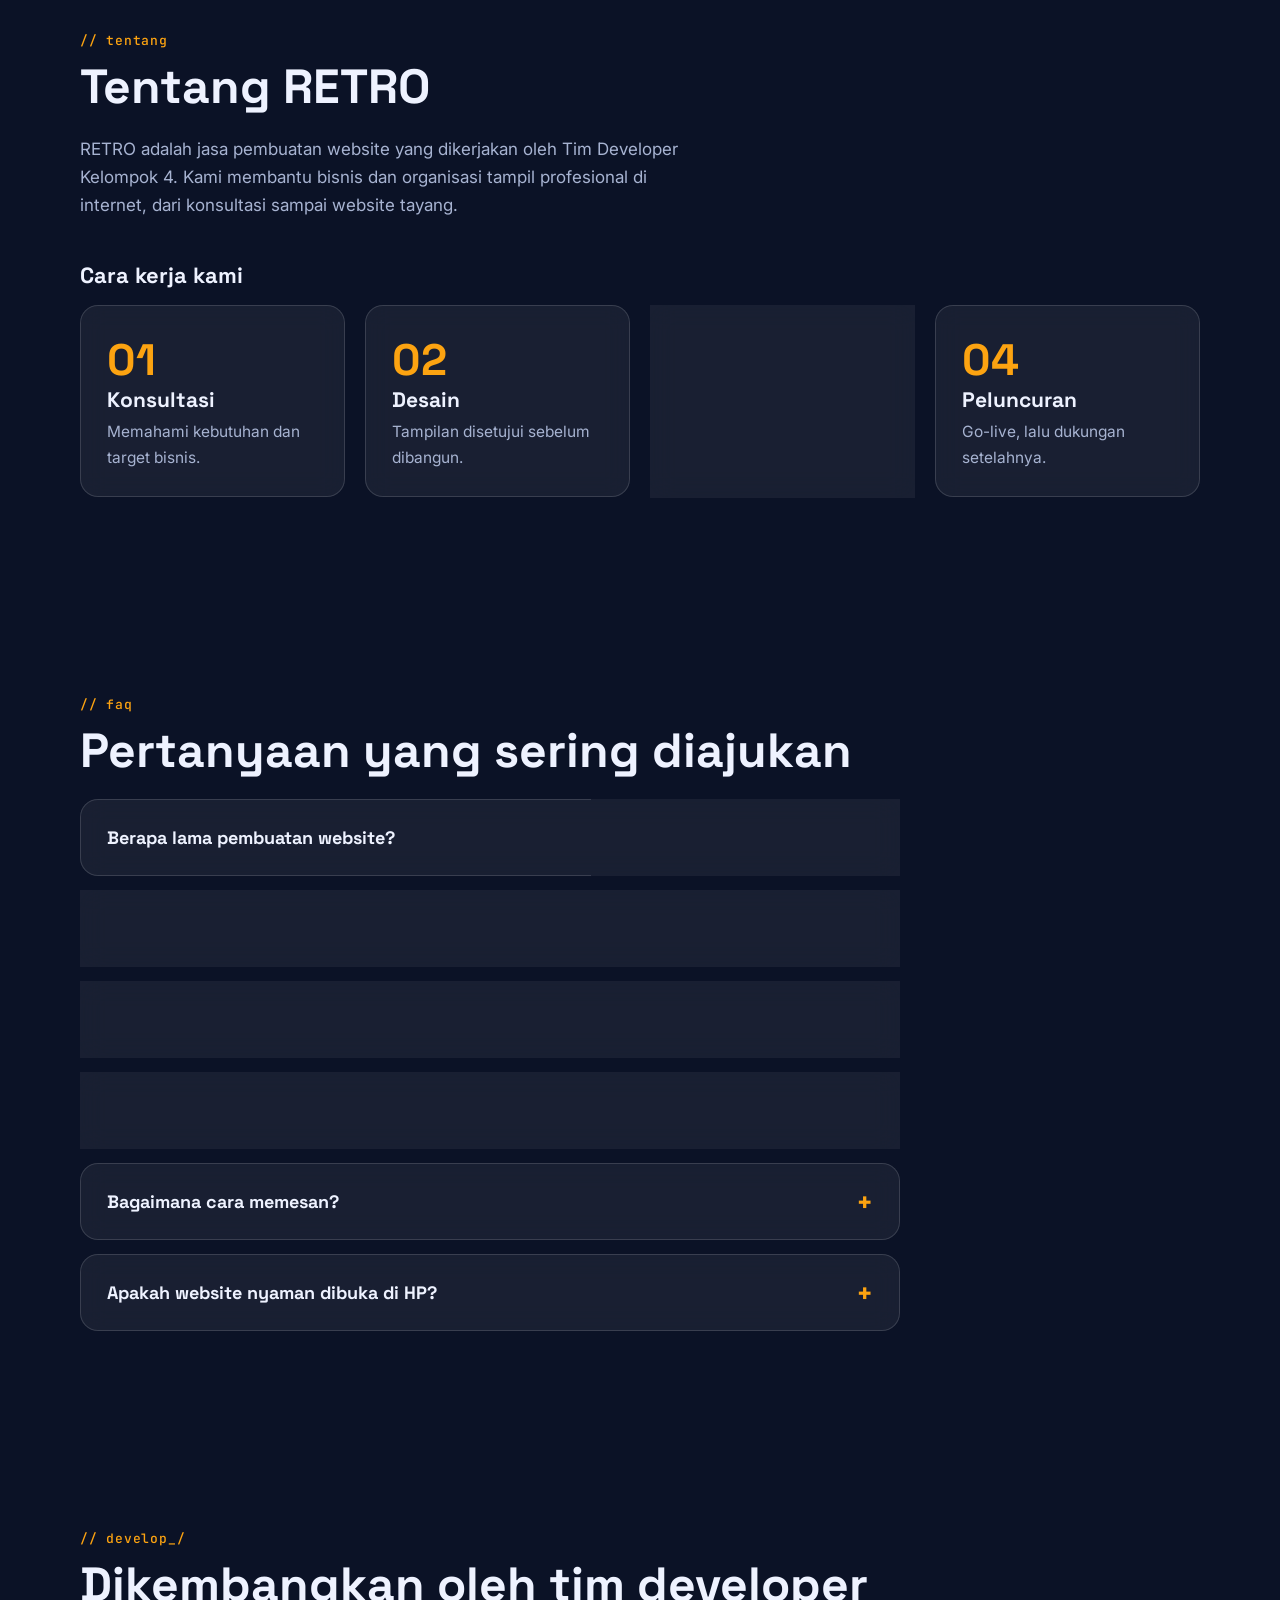
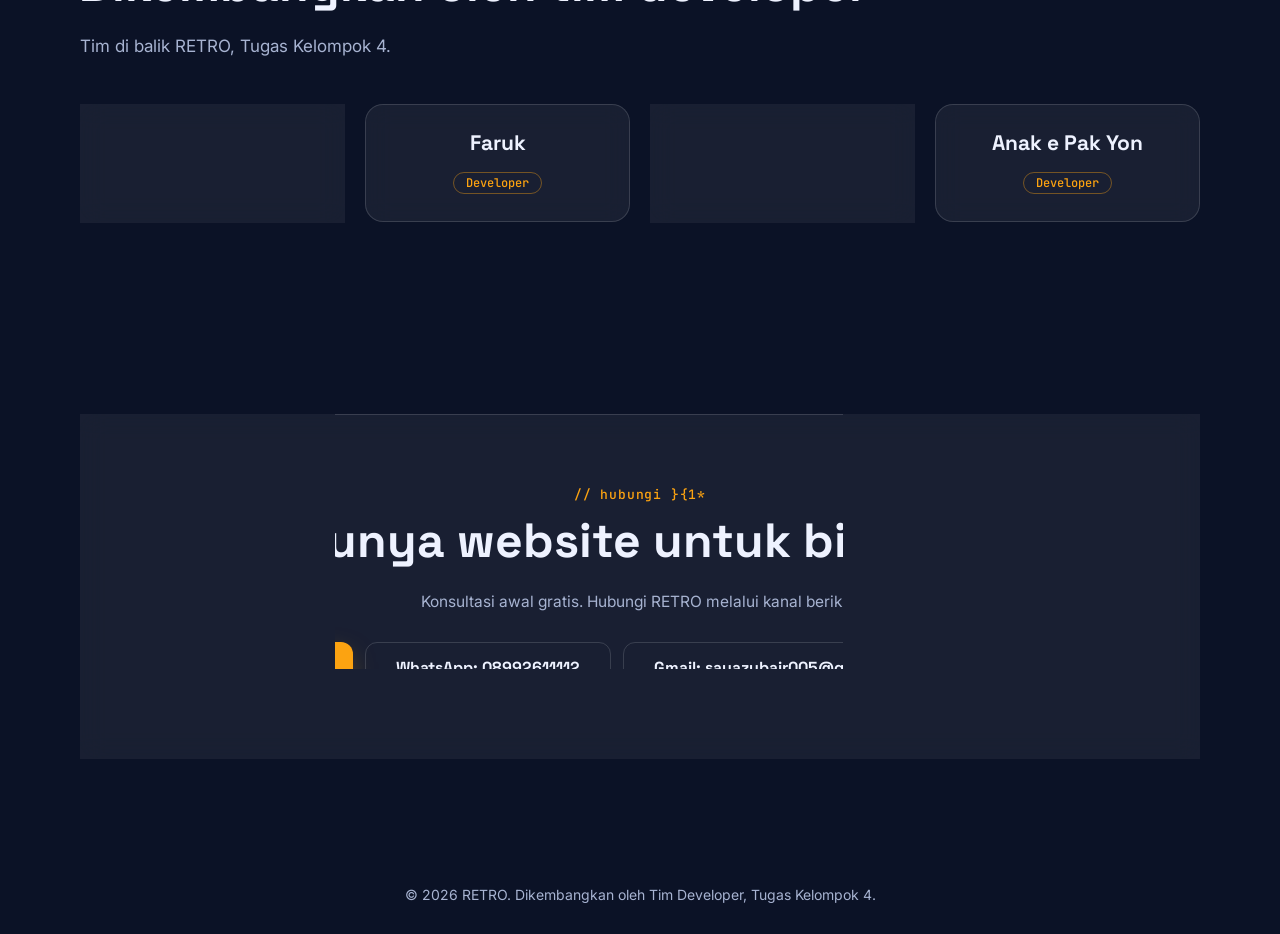
==== commit 0afaabb7: "Update index.html" ====
--- a/index.html
+++ b/index.html
@@ -151,6 +151,15 @@
 .cta .lead{margin:0 auto 28px}
 footer{text-align:center;color:var(--mute);font-size:14px;padding:28px 20px calc(28px + env(safe-area-inset-bottom,0px))}
 @media (prefers-reduced-motion:reduce){*,*::before,*::after{animation:none!important;transition:none!important}.rv,.rv.l,.rv.r,.rv.z{opacity:1;translate:none;scale:1;filter:none}.w>span{transform:none}.ln>span,.sub,.act{transform:none;opacity:1}html{scroll-behavior:auto}}
+
+/* KARTU TANPA FOTO: logo RETRO asli tetap menggunakan --logo */
+.ph.no-photo{display:grid;place-items:center;min-height:150px}
+.ph.no-photo>span{font-size:48px}
+.cut.no-photo{display:grid;place-items:center;min-height:145px}
+.avatar-mark{display:grid;place-items:center;width:88px;height:88px;border:1px solid var(--line);border-radius:24px;font:700 25px 'JetBrains Mono',monospace;color:var(--accent);background:linear-gradient(135deg,rgba(47,110,255,.15),rgba(140,90,240,.12))}
+.contact-list{display:flex;flex-wrap:wrap;gap:12px;margin-top:22px}
+.contact-list .btn{margin:0}
+@media(max-width:600px){.contact-list{flex-direction:column}.contact-list .btn{width:100%;text-align:center}}
 </style>
 <noscript><style>#ld{display:none}.rv,.sub,.act{opacity:1;translate:none;transform:none}.ln>span{transform:none}</style></noscript>
 </head>
@@ -189,7 +198,7 @@
 <section id="tentang"><div class="wrap"><div class="rv"><span class="tag">// tentang</span><h2>Tentang RETRO</h2><p class="lead">RETRO adalah jasa pembuatan website yang dikerjakan oleh Tim Developer Kelompok 4. Kami membantu bisnis dan organisasi tampil profesional di internet, dari konsultasi sampai website tayang.</p><h3 class="sh">Cara kerja kami</h3></div><div class="grid" id="tg"></div></div></section>
 <section id="faq"><div class="wrap"><div class="rv"><span class="tag">// faq</span><h2>Pertanyaan yang sering diajukan</h2></div><div class="faqs" id="fg"></div></div></section>
 <section id="tim"><div class="wrap"><div class="rv"><span class="tag">// developer</span><h2>Dikembangkan oleh tim developer</h2><p class="lead">Tim di balik RETRO, Tugas Kelompok 4.</p></div><div class="grid" id="mg"></div></div></section>
-<section id="kontak"><div class="wrap"><div class="card cta rv"><span class="tag">// hubungi kami</span><h2>Siap punya website untuk bisnis Anda?</h2><p class="lead">Konsultasi awal gratis lewat Instagram.</p><a class="btn" href="https://instagram.com/zubeng_27" target="_blank" rel="noopener">Chat Instagram @zubeng_27</a></div></div></section>
+<section id="kontak"><div class="wrap"><div class="card cta rv"><span class="tag">// hubungi kami</span><h2>Siap punya website untuk bisnis Anda?</h2><p class="lead">Konsultasi awal gratis. Hubungi RETRO melalui kanal berikut.</p><div class="contact-list"><a class="btn" href="https://www.instagram.com/zubeng_27/" target="_blank" rel="noopener">Instagram: @zubeng_27</a><a class="btn ghost" href="https://wa.me/628992611112" target="_blank" rel="noopener">WhatsApp: 08992611112</a><a class="btn ghost" href="mailto:sayazubair005@gmail.com">Gmail: sayazubair005@gmail.com</a></div></div></div></section>
 </main>
 <footer>© 2026 RETRO. Dikembangkan oleh Tim Developer, Tugas Kelompok 4.</footer>
 <script>
@@ -199,8 +208,8 @@
 var PK=[['Basic','Rp 3.000.000',['Landing page 1 halaman','Desain responsif','1 kali revisi']],['Bisnis','Rp 8.000.000',['Hingga 5 halaman','Dasar SEO','Tombol kontak ke Instagram','2 kali revisi'],1],['Premium','Rp 25.000.000',['Toko online atau fitur lengkap','Domain dan hosting','Dukungan lanjutan']]];
 var ST=[['01','Konsultasi','Memahami kebutuhan dan target bisnis.'],['02','Desain','Tampilan disetujui sebelum dibangun.'],['03','Pengembangan','Website dibangun dan diuji.'],['04','Peluncuran','Go-live, lalu dukungan setelahnya.']];
 var FQ=[['Berapa lama pembuatan website?','Landing page umumnya paling cepat, sedangkan company profile dan toko online butuh waktu lebih lama. Jadwal pastinya disepakati saat konsultasi.'],['Apakah harga bisa disesuaikan?','Bisa. Harga di paket adalah harga awal, dan hasil akhirnya menyesuaikan jumlah halaman dan fitur yang Anda butuhkan.'],['Berapa kali revisi?','Paket Basic mendapat 1 kali revisi dan paket Bisnis 2 kali revisi. Untuk Premium, jumlahnya disepakati di awal.'],['Apakah sudah termasuk domain dan hosting?','Paket Premium sudah termasuk. Untuk paket lain, domain dan hosting bisa ditambahkan sesuai kebutuhan.'],['Bagaimana cara memesan?','Hubungi kami lewat Instagram @zubeng_27, ceritakan kebutuhan Anda, lalu kami kirim penawaran.'],['Apakah website nyaman dibuka di HP?','Ya. Semua website kami dibuat responsif, jadi tampil nyaman di HP, tablet, dan komputer.']];
-/* Tim developer: [nama, peran, foto] (foto sudah tertanam) */
-var TM=[['Alfa','Developer','[data-uri]',82],['Anak e Pak Yon','Developer','[data-uri]',64],['Zubair','Developer','[data-uri]',100],['Faruk','Developer','[data-uri]',100]];
+/* Tim developer: nama dan jabatan dipertahankan, foto dihapus */
+var TM=[['Zubair','Developer'],['Faruk','Developer'],['Alfa','Developer'],['Anak e Pak Yon','Developer']];
 /* ===== KODE ===== */
 (function(){
 var R=matchMedia('(prefers-reduced-motion:reduce)').matches;
@@ -209,9 +218,9 @@
 function esc(s){return s.replace(/&/g,'&amp;').replace(/</g,'&lt;').replace(/>/g,'&gt;')}
 function put(id,a,f){$(id).innerHTML=a.map(f).join('')}
 put('#kg',KE,function(x){return '<div class="card rv"><span class="ic">'+x[0]+'</span><h3>'+x[1]+'</h3><p>'+x[2]+'</p></div>'});
-put('#sg',SV,function(x){return '<div class="card rv"><div class="ph"><span>'+x[0]+'</span><img src="images/'+x[3]+'" alt="'+x[1]+'" loading="lazy" onerror="this.remove()"></div><h3>'+x[1]+'</h3><p>'+x[2]+'</p></div>'});
+put('#sg',SV,function(x){return '<div class="card rv"><div class="ph no-photo"><span>'+x[0]+'</span></div><h3>'+x[1]+'</h3><p>'+x[2]+'</p></div>'});
 put('#pg',PK,function(x){return '<div class="card pk rv'+(x[3]?' hl':'')+'">'+(x[3]?'<span class="badge">Rekomendasi</span>':'')+'<h3>'+x[0]+'</h3><div class="price"><small>mulai dari</small>'+x[1]+'</div><ul>'+x[2].map(function(l){return '<li>'+l+'</li>'}).join('')+'</ul></div>'});
-put('#mg',TM,function(x){return '<div class="card tm rv"><div class="cut"><img src="'+x[2]+'" alt="'+x[0]+'" style="--h:'+x[3]+'%"></div><h3>'+x[0]+'</h3><span class="role">'+x[1]+'</span></div>'});
+put('#mg',TM,function(x){return '<div class="card tm rv"><h3>'+x[0]+'</h3><span class="role">'+x[1]+'</span></div>'});
 put('#fg',FQ,function(x){return '<details class="card faq rv"><summary>'+x[0]+'</summary><p>'+x[1]+'</p></details>'});
 put('#tg',ST,function(x){return '<div class="card rv"><div class="n">'+x[0]+'</div><h3>'+x[1]+'</h3><p>'+x[2]+'</p></div>'});
 
